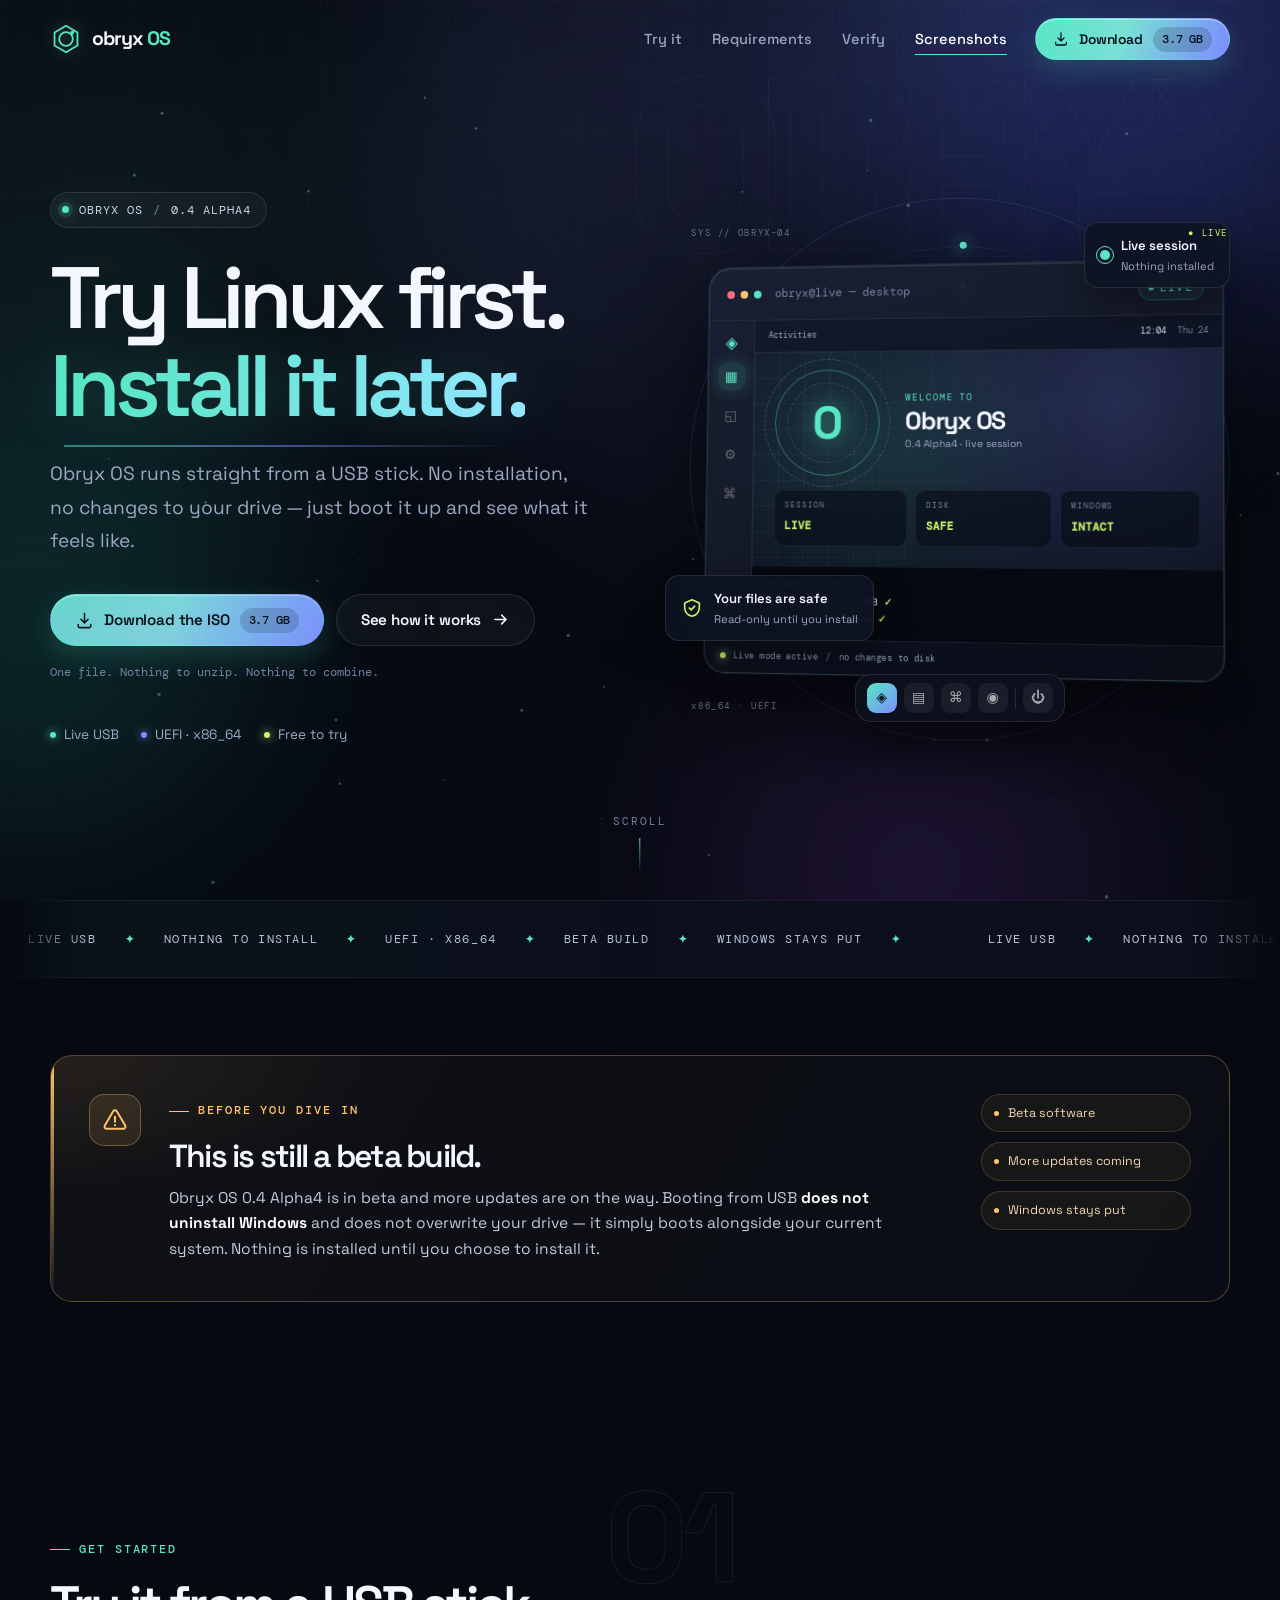
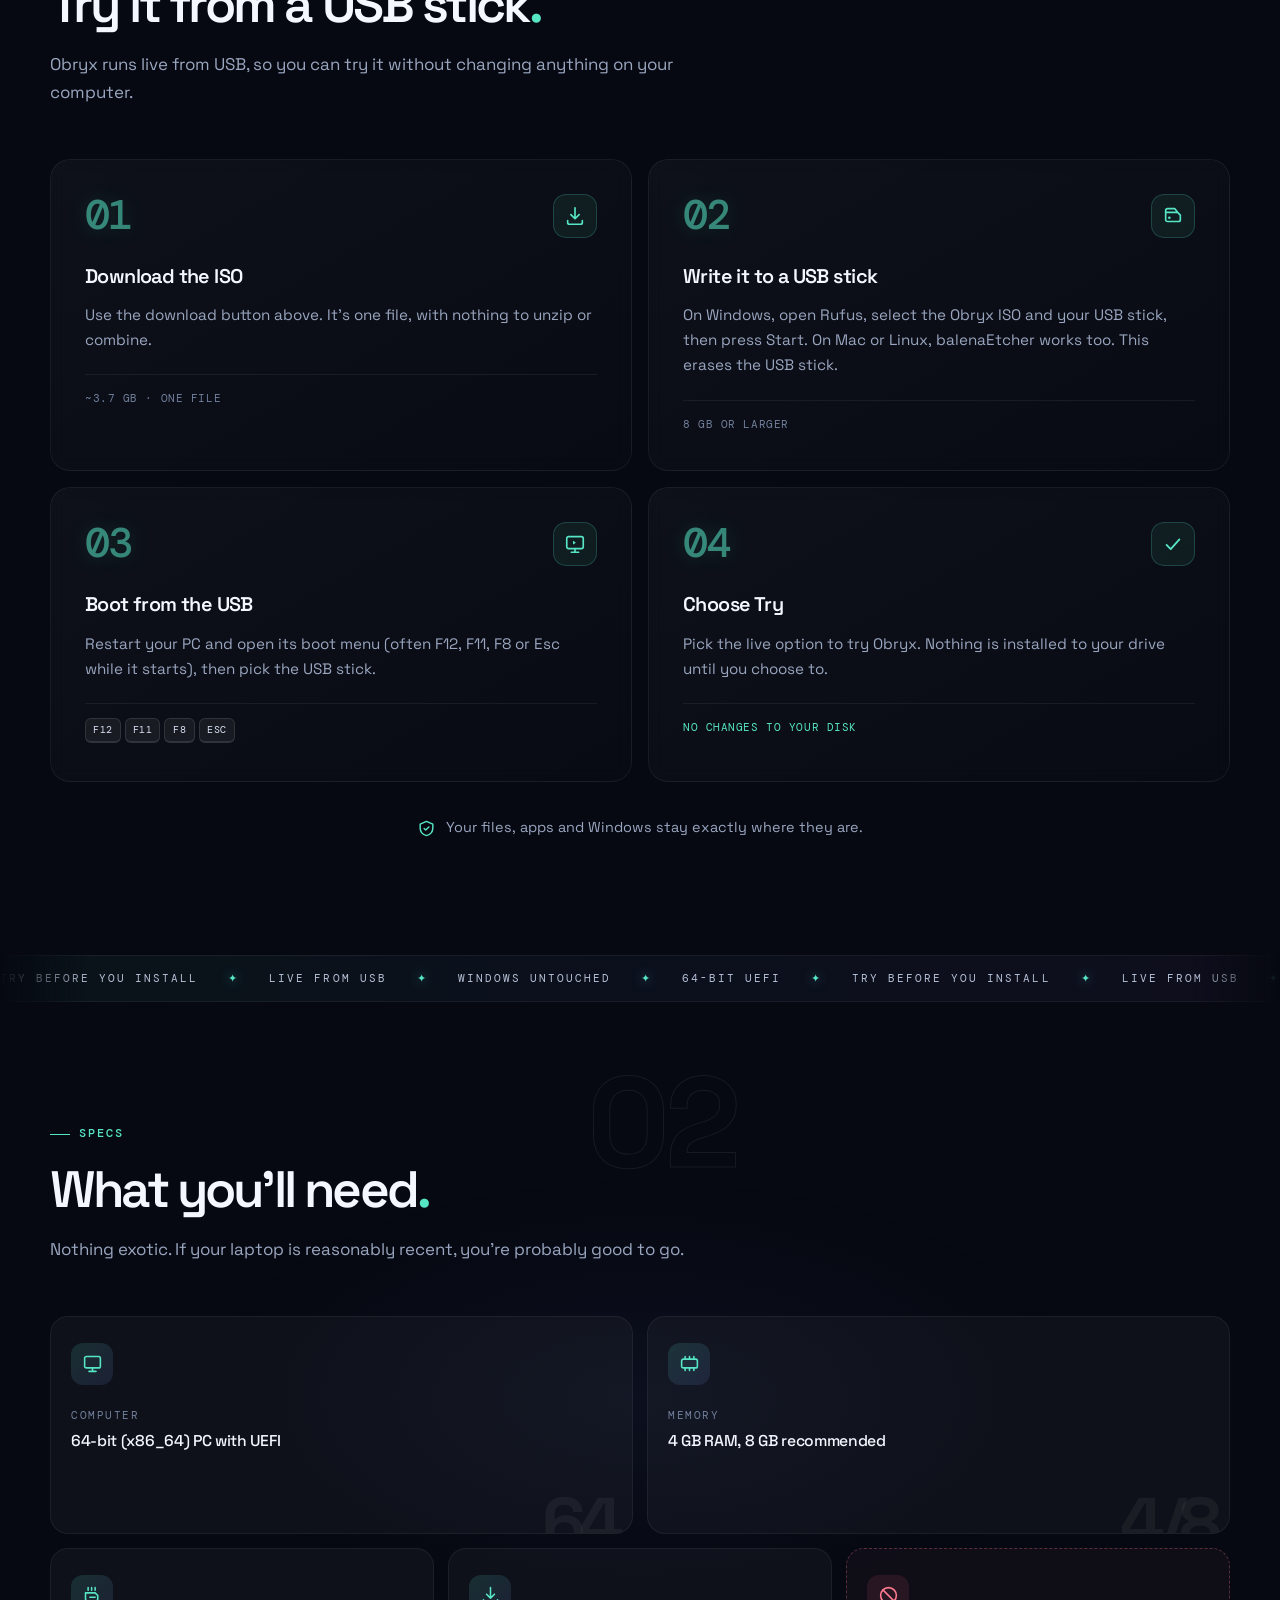
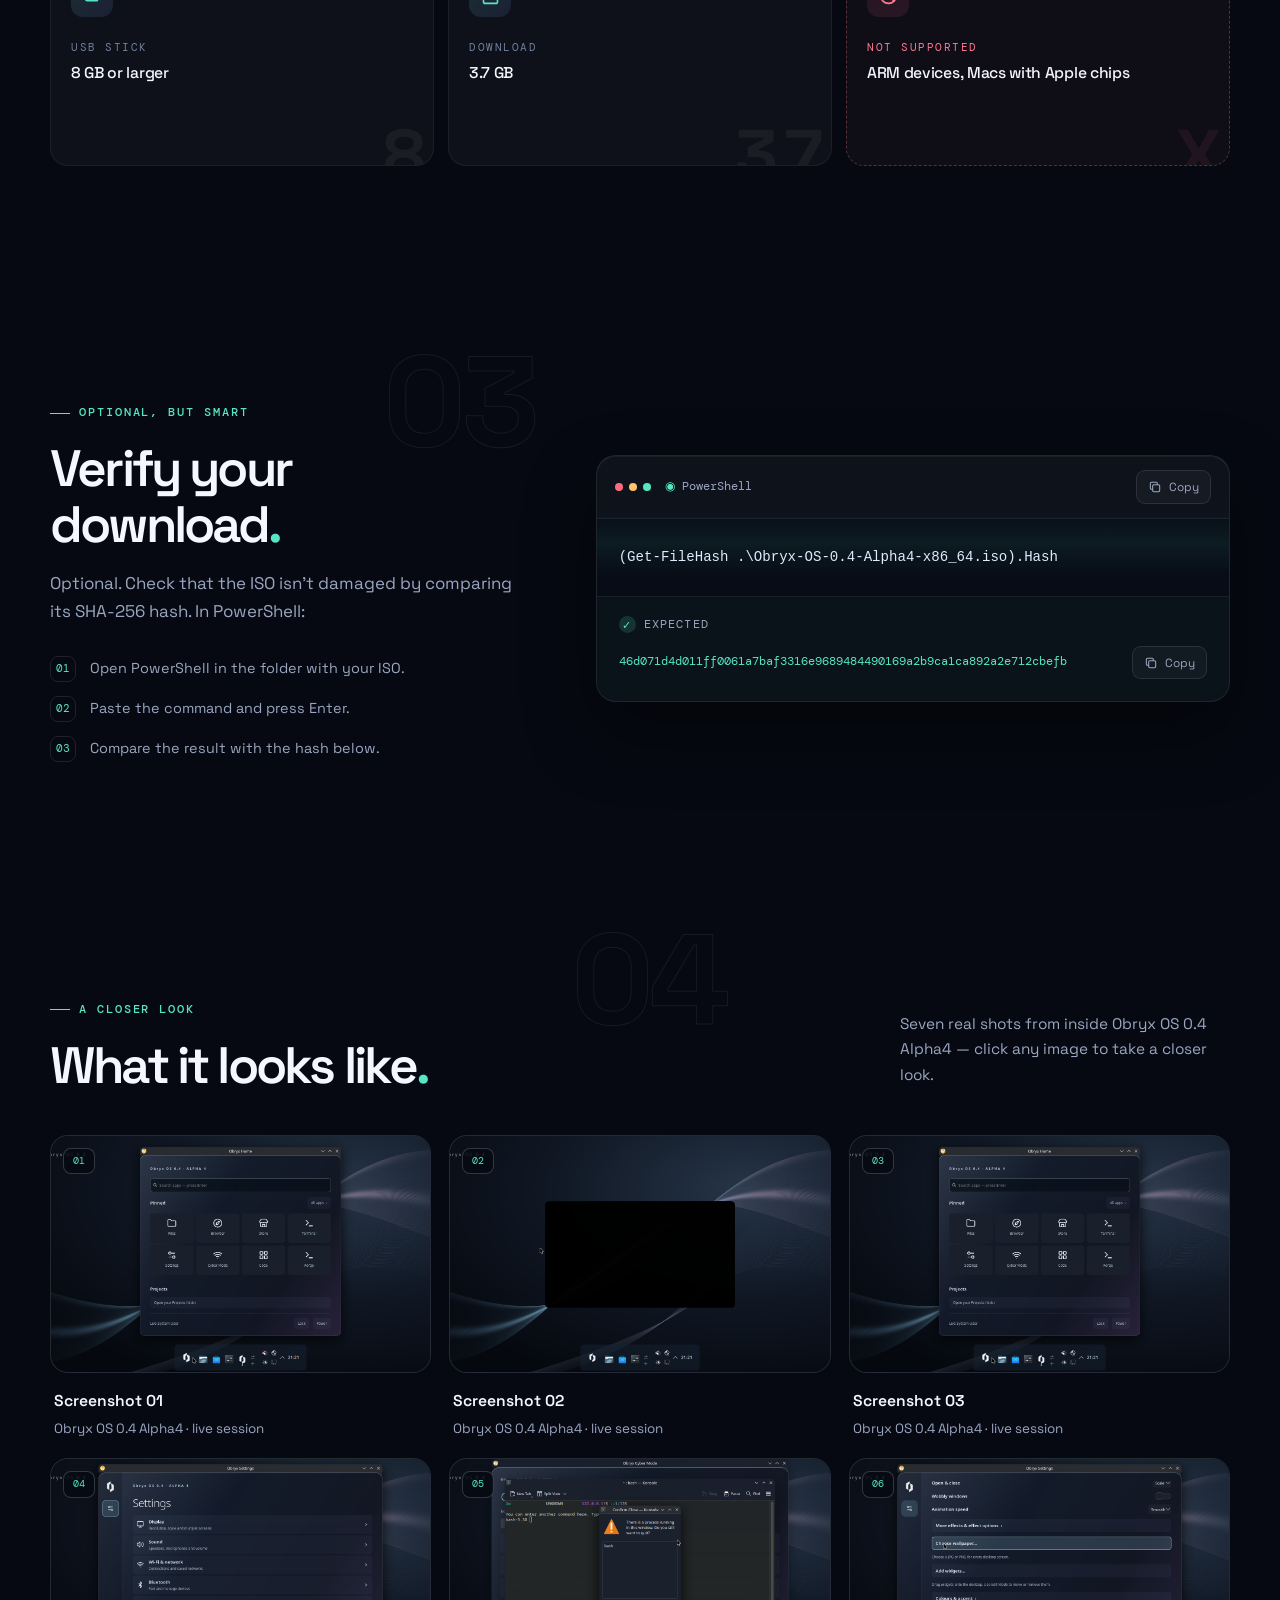
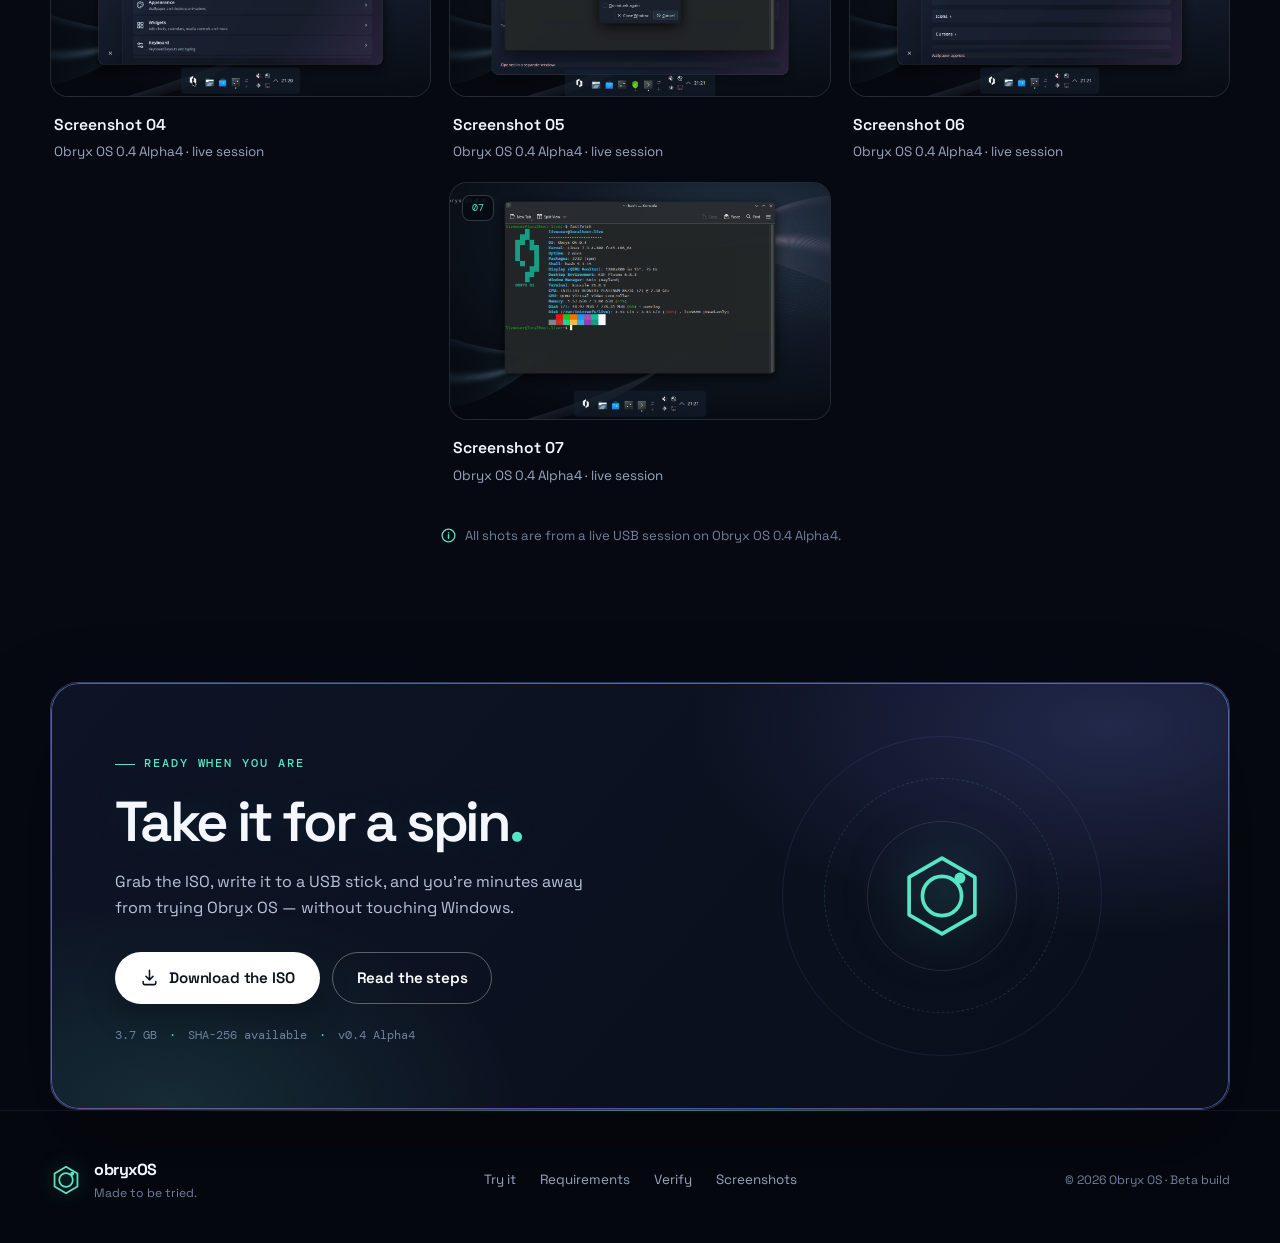
==== index.html @ 8fb98563 "Gofile-links" ====
<!doctype html>
<html lang="en">
<head>
  <meta charset="utf-8">
  <meta name="viewport" content="width=device-width, initial-scale=1">
  <title>Obryx OS — Try Linux before you install it</title>
  <meta name="description" content="Obryx OS 0.4 Alpha4 runs live from a USB stick. Try a fresh Linux desktop without changing Windows, without installing anything and without touching your files.">
  <meta name="theme-color" content="#060911">
  <link rel="icon" href="assets/favicon.svg" type="image/svg+xml">
  <link rel="preconnect" href="https://fonts.googleapis.com">
  <link rel="preconnect" href="https://fonts.gstatic.com" crossorigin>
  <link href="https://fonts.googleapis.com/css2?family=DM+Mono:wght@400;500&family=Space+Grotesk:wght@400;500;600;700&display=swap" rel="stylesheet">
  <link rel="stylesheet" href="styles.css?v=3">
  <link rel="stylesheet" href="enhance.css?v=10">
  <link rel="stylesheet" href="ultra.css?v=1">
  <script src="script.js?v=10" defer></script>
</head>
<body>
  <!-- Desktop-only gate: shown automatically on phones and tablets. -->
  <div class="device-gate" id="deviceGate" hidden role="dialog" aria-modal="true" aria-labelledby="deviceGateTitle">
    <div class="device-gate__grid" aria-hidden="true"></div>
    <div class="device-gate__card">
      <div class="device-gate__icon" aria-hidden="true">
        <svg viewBox="0 0 24 24" fill="none"><rect x="2.5" y="4" width="19" height="13" rx="2" stroke="currentColor" stroke-width="1.8"/><path d="M8 21h8m-4-4v4" stroke="currentColor" stroke-width="1.8" stroke-linecap="round"/></svg>
      </div>
      <span class="kicker kicker--amber">Desktop only</span>
      <h2 id="deviceGateTitle">Obryx OS is for PCs.</h2>
      <p>Obryx OS is a Linux distribution for <strong>64-bit (x86_64) UEFI computers</strong>. This site is built for a desktop screen, so it can't be opened on a phone or tablet.</p>
      <ul class="device-gate__list">
        <li><span></span> 64-bit PC with UEFI</li>
        <li><span></span> 4 GB RAM · 8 GB recommended</li>
        <li><span></span> Runs live from USB — Windows untouched</li>
      </ul>
      <p class="device-gate__foot">Please open this page on a computer.</p>
    </div>
  </div>

  <div class="cursor-glow" id="cursorGlow" aria-hidden="true"></div>

  <a class="skip-link" href="#main">Skip to content</a>
  <div class="scroll-progress" id="scrollProgress" aria-hidden="true"></div>

  <div class="aurora" aria-hidden="true">
    <span class="aurora-blob aurora-blob--one"></span>
    <span class="aurora-blob aurora-blob--two"></span>
    <span class="aurora-blob aurora-blob--three"></span>
    <span class="aurora-grid"></span>
  </div>

  <header class="site-header" id="siteHeader">
    <nav class="nav container" aria-label="Main navigation">
      <a class="brand" href="#top" aria-label="Obryx OS — back to top">
        <svg class="brand-mark" viewBox="0 0 40 40" fill="none" aria-hidden="true">
          <path d="M20 3.5 34.3 11.8v16.4L20 36.5 5.7 28.2V11.8L20 3.5Z" stroke="currentColor" stroke-width="2.2" stroke-linejoin="round"/>
          <path d="M20 11.5a8.5 8.5 0 1 0 0 17 8.5 8.5 0 0 0 0-17Z" stroke="currentColor" stroke-width="2.2"/>
          <circle cx="27.8" cy="12.2" r="2.4" fill="currentColor"/>
        </svg>
        <span class="brand-name">obryx<span>OS</span></span>
      </a>

      <button class="nav-toggle" id="navToggle" type="button" aria-expanded="false" aria-controls="primaryNav" aria-label="Open menu">
        <span></span><span></span><span></span>
      </button>

      <ul class="nav-links" id="primaryNav">
        <li><a href="#try">Try it</a></li>
        <li><a href="#requirements">Requirements</a></li>
        <li><a href="#verify">Verify</a></li>
        <li><a href="#screenshots">Screenshots</a></li>
      </ul>

      <a class="btn btn--small btn--primary nav-cta" href="#" data-download>
        <svg viewBox="0 0 24 24" fill="none" aria-hidden="true"><path d="M12 3v12m0 0 4.5-4.5M12 15l-4.5-4.5M4 17v2a2 2 0 0 0 2 2h12a2 2 0 0 0 2-2v-2" stroke="currentColor" stroke-width="1.9" stroke-linecap="round" stroke-linejoin="round"/></svg>
        Download <span class="btn-meta">3.7 GB</span>
      </a>
    </nav>
  </header>

  <main id="main">
    <!-- ───────────────────────── HERO ───────────────────────── -->
    <section class="hero" id="top">
      <canvas class="particle-field" id="particleField" aria-hidden="true"></canvas>
      <div class="container hero-grid">
        <div class="hero-copy">
          <div class="eyebrow reveal"><span class="eyebrow-dot"></span> Obryx OS <span class="eyebrow-sep">/</span> 0.4 Alpha4</div>
          <h1 class="reveal" style="--delay:.06s">Try Linux first.<br><span class="gradient-text">Install it later.</span></h1>
          <p class="hero-lead reveal" style="--delay:.12s">Obryx OS runs straight from a USB stick. No installation, no changes to your drive — just boot it up and see what it feels like.</p>
          <div class="hero-actions reveal" style="--delay:.18s">
            <a class="btn btn--primary btn--glow" href="#" data-download>
              <svg viewBox="0 0 24 24" fill="none" aria-hidden="true"><path d="M12 3v12m0 0 4.5-4.5M12 15l-4.5-4.5M4 17v2a2 2 0 0 0 2 2h12a2 2 0 0 0 2-2v-2" stroke="currentColor" stroke-width="1.9" stroke-linecap="round" stroke-linejoin="round"/></svg>
              Download the ISO <span class="btn-meta">3.7 GB</span>
            </a>
            <a class="btn btn--ghost" href="#try">
              See how it works
              <svg viewBox="0 0 24 24" fill="none" aria-hidden="true"><path d="M5 12h14m0 0-5.5-5.5M19 12l-5.5 5.5" stroke="currentColor" stroke-width="1.9" stroke-linecap="round" stroke-linejoin="round"/></svg>
            </a>
          </div>
          <p class="hero-fineprint reveal" style="--delay:.24s">One file. Nothing to unzip. Nothing to combine.</p>
          <ul class="hero-chips reveal" style="--delay:.3s" aria-label="Highlights">
            <li><span class="chip-dot chip-dot--teal"></span> Live USB</li>
            <li><span class="chip-dot chip-dot--indigo"></span> UEFI · x86_64</li>
            <li><span class="chip-dot chip-dot--lime"></span> Free to try</li>
          </ul>
        </div>

        <div class="hero-visual reveal" style="--delay:.16s" id="heroVisual" data-tilt data-tilt-max="6">
          <div class="orbit orbit--outer"></div>
          <div class="orbit orbit--inner"></div>
          <span class="hud hud--tl">SYS // OBRYX-04</span>
          <span class="hud hud--tr">● LIVE</span>
          <span class="hud hud--bl">x86_64 · UEFI</span>

          <div class="terminal-card">
            <div class="terminal-bar">
              <span class="window-dots" aria-hidden="true"><i></i><i></i><i></i></span>
              <span class="terminal-title">obryx@live — desktop</span>
              <span class="terminal-live"><i></i> LIVE</span>
            </div>

            <div class="desktop-ui" aria-hidden="true">
              <div class="dp-rail">
                <span class="dp-mark">◈</span>
                <span class="dp-ico is-active">▦</span>
                <span class="dp-ico">◱</span>
                <span class="dp-ico">⚙</span>
                <span class="dp-ico">⌘</span>
                <span class="dp-ico dp-ico--last">⏻</span>
              </div>
              <div class="dp-screen">
                <div class="dp-topbar"><span>Activities</span><span class="dp-clock">12:04 <i>Thu 24</i></span></div>
                <div class="dp-wall">
                  <div class="dp-orb"><span>O</span></div>
                  <div class="dp-welcome">
                    <small>WELCOME TO</small>
                    <strong>Obryx OS</strong>
                    <em>0.4 Alpha4 · live session</em>
                  </div>
                  <div class="dp-widgets">
                    <div class="dp-widget"><span>SESSION</span><b>LIVE</b></div>
                    <div class="dp-widget"><span>DISK</span><b>SAFE</b></div>
                    <div class="dp-widget"><span>WINDOWS</span><b>INTACT</b></div>
                  </div>
                </div>
                <div class="dp-console">
                  <p><span>$</span> obryx info</p>
                  <p><i>Mode</i> LIVE / USB <b>✓</b></p>
                  <p><i>Files</i> untouched <b>✓</b></p>
                </div>
              </div>
            </div>

            <div class="terminal-bottom"><span class="tb-dot"></span> Live mode active <span class="tb-sep">/</span> no changes to disk</div>
          </div>

          <div class="dock" aria-hidden="true">
            <span class="dock-icon dock-icon--teal">◈</span>
            <span class="dock-icon">▤</span>
            <span class="dock-icon">⌘</span>
            <span class="dock-icon">◉</span>
            <span class="dock-divider"></span>
            <span class="dock-icon">⏻</span>
          </div>

          <div class="float-badge float-badge--top">
            <span class="badge-pulse"></span>
            <span><strong>Live session</strong><small>Nothing installed</small></span>
          </div>
          <div class="float-badge float-badge--bottom">
            <svg viewBox="0 0 24 24" fill="none" aria-hidden="true"><path d="M12 3 4 6.5v5c0 4.6 3.2 8.4 8 9.5 4.8-1.1 8-4.9 8-9.5v-5L12 3Z" stroke="currentColor" stroke-width="1.8" stroke-linejoin="round"/><path d="m9 12 2 2 4-4" stroke="currentColor" stroke-width="1.8" stroke-linecap="round" stroke-linejoin="round"/></svg>
            <span><strong>Your files are safe</strong><small>Read-only until you install</small></span>
          </div>
        </div>
      </div>
      <a class="scroll-hint" href="#notice" aria-label="Scroll down">
        <span>Scroll</span><i></i>
      </a>
    </section>

    <!-- ───────────────────────── TICKER ───────────────────────── -->
    <div class="ticker" aria-hidden="true">
      <div class="ticker-track">
        <div class="ticker-group">
          <span>Live USB</span><b>✦</b><span>Nothing to install</span><b>✦</b><span>UEFI · x86_64</span><b>✦</b><span>Beta build</span><b>✦</b><span>Windows stays put</span><b>✦</b>
        </div>
        <div class="ticker-group">
          <span>Live USB</span><b>✦</b><span>Nothing to install</span><b>✦</b><span>UEFI · x86_64</span><b>✦</b><span>Beta build</span><b>✦</b><span>Windows stays put</span><b>✦</b>
        </div>
      </div>
    </div>

    <!-- ───────────────────────── NOTICE ───────────────────────── -->
    <section class="section notice-section" id="notice">
      <div class="container">
        <div class="notice-card reveal">
          <div class="notice-icon" aria-hidden="true">
            <svg viewBox="0 0 24 24" fill="none"><path d="M10.3 3.9 2.6 17.1a2 2 0 0 0 1.7 3h15.4a2 2 0 0 0 1.7-3L13.7 3.9a2 2 0 0 0-3.4 0Z" stroke="currentColor" stroke-width="1.8" stroke-linejoin="round"/><path d="M12 9v4.5" stroke="currentColor" stroke-width="1.9" stroke-linecap="round"/><circle cx="12" cy="16.8" r="1" fill="currentColor"/></svg>
          </div>
          <div class="notice-copy">
            <span class="kicker kicker--amber">Before you dive in</span>
            <h2>This is still a beta build.</h2>
            <p>Obryx OS 0.4 Alpha4 is in beta and more updates are on the way. Booting from USB <strong>does not uninstall Windows</strong> and does not overwrite your drive — it simply boots alongside your current system. Nothing is installed until you choose to install it.</p>
          </div>
          <ul class="notice-tags" aria-label="Good to know">
            <li><span></span> Beta software</li>
            <li><span></span> More updates coming</li>
            <li><span></span> Windows stays put</li>
          </ul>
        </div>
      </div>
    </section>

    <!-- ───────────────────────── STEPS ───────────────────────── -->
    <section class="section steps-section" id="try">
      <div class="container">
        <div class="section-head reveal">
          <span class="ghost-number" aria-hidden="true"><i>0</i><i>1</i></span>
          <span class="kicker">Get started</span>
          <h2>Try it from a USB stick<span class="accent-dot">.</span></h2>
          <p>Obryx runs live from USB, so you can try it without changing anything on your computer.</p>
        </div>

        <ol class="steps-grid">
          <li class="step reveal" data-tilt>
            <div class="step-top"><span class="step-number">01</span><span class="step-icon" aria-hidden="true"><svg viewBox="0 0 24 24" fill="none"><path d="M12 3v12m0 0 4.5-4.5M12 15l-4.5-4.5M4 17v2a2 2 0 0 0 2 2h12a2 2 0 0 0 2-2v-2" stroke="currentColor" stroke-width="1.8" stroke-linecap="round" stroke-linejoin="round"/></svg></span></div>
            <h3>Download the ISO</h3>
            <p>Use the download button above. It's one file, with nothing to unzip or combine.</p>
            <span class="step-foot">~3.7 GB · one file</span>
          </li>
          <li class="step reveal" data-tilt style="--delay:.08s">
            <div class="step-top"><span class="step-number">02</span><span class="step-icon" aria-hidden="true"><svg viewBox="0 0 24 24" fill="none"><path d="M4 8h13l3 3v5a2 2 0 0 1-2 2H6a2 2 0 0 1-2-2V8Z" stroke="currentColor" stroke-width="1.8" stroke-linejoin="round"/><path d="M4 8V6a2 2 0 0 1 2-2h8l3 4" stroke="currentColor" stroke-width="1.8" stroke-linejoin="round"/><circle cx="8" cy="14" r="1.4" fill="currentColor"/></svg></span></div>
            <h3>Write it to a USB stick</h3>
            <p>On Windows, open Rufus, select the Obryx ISO and your USB stick, then press Start. On Mac or Linux, balenaEtcher works too. This erases the USB stick.</p>
            <span class="step-foot">8 GB or larger</span>
          </li>
          <li class="step reveal" data-tilt style="--delay:.16s">
            <div class="step-top"><span class="step-number">03</span><span class="step-icon" aria-hidden="true"><svg viewBox="0 0 24 24" fill="none"><rect x="3" y="4" width="18" height="13" rx="2" stroke="currentColor" stroke-width="1.8"/><path d="M8 21h8m-4-4v4" stroke="currentColor" stroke-width="1.8" stroke-linecap="round"/><path d="m9.8 8.4 3.2 2.1-3.2 2.1V8.4Z" fill="currentColor"/></svg></span></div>
            <h3>Boot from the USB</h3>
            <p>Restart your PC and open its boot menu (often F12, F11, F8 or Esc while it starts), then pick the USB stick.</p>
            <span class="step-foot"><kbd>F12</kbd><kbd>F11</kbd><kbd>F8</kbd><kbd>Esc</kbd></span>
          </li>
          <li class="step reveal" data-tilt style="--delay:.24s">
            <div class="step-top"><span class="step-number">04</span><span class="step-icon" aria-hidden="true"><svg viewBox="0 0 24 24" fill="none"><path d="m5 13 4.5 4.5L19 7" stroke="currentColor" stroke-width="2" stroke-linecap="round" stroke-linejoin="round"/></svg></span></div>
            <h3>Choose Try</h3>
            <p>Pick the live option to try Obryx. Nothing is installed to your drive until you choose to.</p>
            <span class="step-foot step-foot--accent">No changes to your disk</span>
          </li>
        </ol>

        <p class="steps-note reveal"><svg viewBox="0 0 24 24" fill="none" aria-hidden="true"><path d="M12 3 4 6.5v5c0 4.6 3.2 8.4 8 9.5 4.8-1.1 8-4.9 8-9.5v-5L12 3Z" stroke="currentColor" stroke-width="1.8" stroke-linejoin="round"/><path d="m9 12 2 2 4-4" stroke="currentColor" stroke-width="1.8" stroke-linecap="round" stroke-linejoin="round"/></svg> Your files, apps and Windows stay exactly where they are.</p>
      </div>
    </section>

    <div class="ticker" aria-hidden="true">
      <div class="ticker-track">
        <span>Try before you install</span><i>✦</i><span>Live from USB</span><i>✦</i><span>Windows untouched</span><i>✦</i><span>64-bit UEFI</span><i>✦</i>
        <span>Try before you install</span><i>✦</i><span>Live from USB</span><i>✦</i><span>Windows untouched</span><i>✦</i><span>64-bit UEFI</span><i>✦</i>
      </div>
    </div>

    <!-- ───────────────────────── REQUIREMENTS ───────────────────────── -->
    <section class="section requirements-section" id="requirements">
      <div class="container">
        <div class="section-head reveal">
          <span class="ghost-number" aria-hidden="true"><i>0</i><i>2</i></span>
          <span class="kicker">Specs</span>
          <h2>What you'll need<span class="accent-dot">.</span></h2>
          <p>Nothing exotic. If your laptop is reasonably recent, you're probably good to go.</p>
        </div>

        <div class="req-grid">
          <article class="req-card reveal" data-tilt data-stat="64">
            <span class="req-icon" aria-hidden="true"><svg viewBox="0 0 24 24" fill="none"><rect x="3" y="4" width="18" height="13" rx="2" stroke="currentColor" stroke-width="1.8"/><path d="M8 21h8m-4-4v4" stroke="currentColor" stroke-width="1.8" stroke-linecap="round"/></svg></span>
            <span class="req-label">Computer</span>
            <p>64-bit (x86_64) PC with UEFI</p>
          </article>
          <article class="req-card reveal" data-tilt data-stat="4/8" style="--delay:.06s">
            <span class="req-icon" aria-hidden="true"><svg viewBox="0 0 24 24" fill="none"><rect x="3" y="7" width="18" height="10" rx="2" stroke="currentColor" stroke-width="1.8"/><path d="M7 7V4m5 3V4m5 3V4M7 20v-3m5 3v-3m5 3v-3" stroke="currentColor" stroke-width="1.8" stroke-linecap="round"/></svg></span>
            <span class="req-label">Memory</span>
            <p>4 GB RAM, 8 GB recommended</p>
          </article>
          <article class="req-card reveal" data-tilt data-stat="8" style="--delay:.12s">
            <span class="req-icon" aria-hidden="true"><svg viewBox="0 0 24 24" fill="none"><path d="M4 9h11l3 3v4a2 2 0 0 1-2 2H6a2 2 0 0 1-2-2V9Z" stroke="currentColor" stroke-width="1.8" stroke-linejoin="round"/><path d="M7 3v3m4-3v3m4-3v3M9 14h6" stroke="currentColor" stroke-width="1.8" stroke-linecap="round"/></svg></span>
            <span class="req-label">USB stick</span>
            <p>8 GB or larger</p>
          </article>
          <article class="req-card reveal" data-tilt data-stat="3.7" style="--delay:.18s">
            <span class="req-icon" aria-hidden="true"><svg viewBox="0 0 24 24" fill="none"><path d="M12 3v12m0 0 4.5-4.5M12 15l-4.5-4.5M4 17v2a2 2 0 0 0 2 2h12a2 2 0 0 0 2-2v-2" stroke="currentColor" stroke-width="1.8" stroke-linecap="round" stroke-linejoin="round"/></svg></span>
            <span class="req-label">Download</span>
            <p>3.7 GB</p>
          </article>
          <article class="req-card req-card--warn reveal" data-tilt data-stat="X" style="--delay:.24s">
            <span class="req-icon" aria-hidden="true"><svg viewBox="0 0 24 24" fill="none"><circle cx="12" cy="12" r="9" stroke="currentColor" stroke-width="1.8"/><path d="m5.6 5.6 12.8 12.8" stroke="currentColor" stroke-width="1.8" stroke-linecap="round"/></svg></span>
            <span class="req-label">Not supported</span>
            <p>ARM devices, Macs with Apple chips</p>
          </article>
        </div>
      </div>
    </section>

    <!-- ───────────────────────── VERIFY ───────────────────────── -->
    <section class="section verify-section" id="verify">
      <div class="container verify-grid">
        <div class="verify-copy reveal">
          <span class="ghost-number" aria-hidden="true"><i>0</i><i>3</i></span>
          <span class="kicker">Optional, but smart</span>
          <h2>Verify your download<span class="accent-dot">.</span></h2>
          <p>Optional. Check that the ISO isn't damaged by comparing its SHA-256 hash. In PowerShell:</p>
          <ul class="verify-notes">
            <li><span>01</span> Open PowerShell in the folder with your ISO.</li>
            <li><span>02</span> Paste the command and press Enter.</li>
            <li><span>03</span> Compare the result with the hash below.</li>
          </ul>
        </div>

        <div class="code-card reveal" data-tilt style="--delay:.12s">
          <div class="code-top">
            <span class="window-dots" aria-hidden="true"><i></i><i></i><i></i></span>
            <span class="code-title">PowerShell</span>
            <button class="copy-btn" type="button" data-copy="command" aria-label="Copy the PowerShell command">
              <svg viewBox="0 0 24 24" fill="none" aria-hidden="true"><rect x="8" y="8" width="12" height="12" rx="2" stroke="currentColor" stroke-width="1.8"/><path d="M16 8V6a2 2 0 0 0-2-2H6a2 2 0 0 0-2 2v8a2 2 0 0 0 2 2h2" stroke="currentColor" stroke-width="1.8"/></svg>
              <span>Copy</span>
            </button>
          </div>
          <pre class="code-body"><code>(Get-FileHash .\Obryx-OS-0.4-Alpha4-x86_64.iso).Hash</code></pre>
          <div class="hash-block">
            <div class="hash-label"><span class="hash-check" aria-hidden="true">✓</span> Expected</div>
            <div class="hash-value-row">
              <code class="hash-value" id="expectedHash">46d071d4d011ff0061a7baf3316e9689484490169a2b9ca1ca892a2e712cbefb</code>
              <button class="copy-btn copy-btn--hash" type="button" data-copy="hash" aria-label="Copy the expected SHA-256 hash">
                <svg viewBox="0 0 24 24" fill="none" aria-hidden="true"><rect x="8" y="8" width="12" height="12" rx="2" stroke="currentColor" stroke-width="1.8"/><path d="M16 8V6a2 2 0 0 0-2-2H6a2 2 0 0 0-2 2v8a2 2 0 0 0 2 2h2" stroke="currentColor" stroke-width="1.8"/></svg>
                <span>Copy</span>
              </button>
            </div>
          </div>
        </div>
      </div>
    </section>

    <!-- ───────────────────────── SCREENSHOTS ───────────────────────── -->
    <section class="section gallery-section" id="screenshots">
      <div class="container">
        <div class="section-head section-head--split reveal">
          <span class="ghost-number" aria-hidden="true"><i>0</i><i>4</i></span>
          <div>
            <span class="kicker">A closer look</span>
            <h2>What it looks like<span class="accent-dot">.</span></h2>
          </div>
          <p>Seven real shots from inside Obryx OS 0.4 Alpha4 — click any image to take a closer look.</p>
        </div>

        <div class="shots-grid">
          <figure class="shot reveal">
            <div class="shot-frame">
              <img class="shot-img" data-shot="assets/screenshots/obryx-shot-01.png" src="assets/screenshots/obryx-shot-01.png" alt="Obryx OS screenshot 1" loading="lazy">
            </div>
            <figcaption><strong>Screenshot 01</strong><span>Obryx OS 0.4 Alpha4 · live session</span></figcaption>
          </figure>

          <figure class="shot reveal" style="--delay:.06s">
            <div class="shot-frame">
              <img class="shot-img" data-shot="assets/screenshots/obryx-shot-02.png" src="assets/screenshots/obryx-shot-02.png" alt="Obryx OS screenshot 2" loading="lazy">
            </div>
            <figcaption><strong>Screenshot 02</strong><span>Obryx OS 0.4 Alpha4 · live session</span></figcaption>
          </figure>

          <figure class="shot reveal" style="--delay:.12s">
            <div class="shot-frame">
              <img class="shot-img" data-shot="assets/screenshots/obryx-shot-03.png" src="assets/screenshots/obryx-shot-03.png" alt="Obryx OS screenshot 3" loading="lazy">
            </div>
            <figcaption><strong>Screenshot 03</strong><span>Obryx OS 0.4 Alpha4 · live session</span></figcaption>
          </figure>

          <figure class="shot reveal">
            <div class="shot-frame">
              <img class="shot-img" data-shot="assets/screenshots/obryx-shot-04.png" src="assets/screenshots/obryx-shot-04.png" alt="Obryx OS screenshot 4" loading="lazy">
            </div>
            <figcaption><strong>Screenshot 04</strong><span>Obryx OS 0.4 Alpha4 · live session</span></figcaption>
          </figure>

          <figure class="shot reveal" style="--delay:.06s">
            <div class="shot-frame">
              <img class="shot-img" data-shot="assets/screenshots/obryx-shot-05.png" src="assets/screenshots/obryx-shot-05.png" alt="Obryx OS screenshot 5" loading="lazy">
            </div>
            <figcaption><strong>Screenshot 05</strong><span>Obryx OS 0.4 Alpha4 · live session</span></figcaption>
          </figure>

          <figure class="shot reveal" style="--delay:.12s">
            <div class="shot-frame">
              <img class="shot-img" data-shot="assets/screenshots/obryx-shot-06.png" src="assets/screenshots/obryx-shot-06.png" alt="Obryx OS screenshot 6" loading="lazy">
            </div>
            <figcaption><strong>Screenshot 06</strong><span>Obryx OS 0.4 Alpha4 · live session</span></figcaption>
          </figure>

          <figure class="shot reveal">
            <div class="shot-frame">
              <img class="shot-img" data-shot="assets/screenshots/obryx-shot-07.png" src="assets/screenshots/obryx-shot-07.png" alt="Obryx OS screenshot 7" loading="lazy">
            </div>
            <figcaption><strong>Screenshot 07</strong><span>Obryx OS 0.4 Alpha4 · live session</span></figcaption>
          </figure>
        </div>
        <p class="gallery-note reveal"><svg viewBox="0 0 24 24" fill="none" aria-hidden="true"><circle cx="12" cy="12" r="9" stroke="currentColor" stroke-width="1.8"/><path d="M12 11v5m0-8h.01" stroke="currentColor" stroke-width="2" stroke-linecap="round"/></svg> All shots are from a live USB session on Obryx OS 0.4 Alpha4.</p>
      </div>
    </section>

    <!-- ───────────────────────── FINAL CTA ───────────────────────── -->
    <section class="cta-section" id="download">
      <div class="container">
        <div class="cta-card reveal">
          <div class="cta-glow" aria-hidden="true"></div>
          <div class="cta-content">
            <span class="kicker">Ready when you are</span>
            <h2>Take it for a spin<span class="accent-dot">.</span></h2>
            <p>Grab the ISO, write it to a USB stick, and you're minutes away from trying Obryx OS — without touching Windows.</p>
            <div class="cta-actions">
              <a class="btn btn--light" href="#" data-download>
                <svg viewBox="0 0 24 24" fill="none" aria-hidden="true"><path d="M12 3v12m0 0 4.5-4.5M12 15l-4.5-4.5M4 17v2a2 2 0 0 0 2 2h12a2 2 0 0 0 2-2v-2" stroke="currentColor" stroke-width="1.9" stroke-linecap="round" stroke-linejoin="round"/></svg>
                Download the ISO
              </a>
              <a class="btn btn--outline-light" href="#try">Read the steps</a>
            </div>
            <p class="cta-meta">3.7 GB <span>·</span> SHA-256 available <span>·</span> v0.4 Alpha4</p>
          </div>
          <div class="cta-art" aria-hidden="true">
            <div class="cta-ring cta-ring--1"></div>
            <div class="cta-ring cta-ring--2"></div>
            <div class="cta-ring cta-ring--3"></div>
            <svg class="cta-logo" viewBox="0 0 40 40" fill="none"><path d="M20 3.5 34.3 11.8v16.4L20 36.5 5.7 28.2V11.8L20 3.5Z" stroke="currentColor" stroke-width="1.6" stroke-linejoin="round"/><circle cx="20" cy="20" r="8.5" stroke="currentColor" stroke-width="1.6"/><circle cx="27.8" cy="12.2" r="2.4" fill="currentColor"/></svg>
          </div>
        </div>
      </div>
    </section>
  </main>

  <a class="back-top" id="backTop" href="#top" aria-label="Back to top">
    <svg viewBox="0 0 24 24" fill="none" aria-hidden="true"><path d="M12 19V5m0 0-6 6m6-6 6 6" stroke="currentColor" stroke-width="2" stroke-linecap="round" stroke-linejoin="round"/></svg>
  </a>

  <footer class="site-footer">
    <div class="container footer-inner">
      <div class="footer-brand">
        <svg class="brand-mark" viewBox="0 0 40 40" fill="none" aria-hidden="true"><path d="M20 3.5 34.3 11.8v16.4L20 36.5 5.7 28.2V11.8L20 3.5Z" stroke="currentColor" stroke-width="2.2" stroke-linejoin="round"/><path d="M20 11.5a8.5 8.5 0 1 0 0 17 8.5 8.5 0 0 0 0-17Z" stroke="currentColor" stroke-width="2.2"/><circle cx="27.8" cy="12.2" r="2.4" fill="currentColor"/></svg>
        <div><strong>obryxOS</strong><span>Made to be tried.</span></div>
      </div>
      <nav class="footer-links" aria-label="Footer navigation">
        <a href="#try">Try it</a><a href="#requirements">Requirements</a><a href="#verify">Verify</a><a href="#screenshots">Screenshots</a>
      </nav>
      <div class="footer-end">
        <span>© 2026 Obryx OS · Beta build</span>
        <a class="back-top" href="#top">Back to top <svg viewBox="0 0 24 24" fill="none" aria-hidden="true"><path d="M12 19V5m0 0-6 6m6-6 6 6" stroke="currentColor" stroke-width="1.9" stroke-linecap="round" stroke-linejoin="round"/></svg></a>
      </div>
    </div>
  </footer>

  <!-- Beta confirmation shown before any download / repository redirect -->
  <div class="modal" id="downloadModal" hidden role="dialog" aria-modal="true" aria-labelledby="modalTitle">
    <div class="modal-backdrop" data-close-modal></div>
    <div class="modal-card">
      <button class="modal-close" type="button" data-close-modal aria-label="Close warning">
        <svg viewBox="0 0 24 24" fill="none" aria-hidden="true"><path d="M6 6l12 12M18 6 6 18" stroke="currentColor" stroke-width="2" stroke-linecap="round"/></svg>
      </button>
      <div class="modal-icon" aria-hidden="true">
        <svg viewBox="0 0 24 24" fill="none"><path d="M10.3 3.9 2.6 17.1a2 2 0 0 0 1.7 3h15.4a2 2 0 0 0 1.7-3L13.7 3.9a2 2 0 0 0-3.4 0Z" stroke="currentColor" stroke-width="1.8" stroke-linejoin="round"/><path d="M12 9v4.5" stroke="currentColor" stroke-width="1.9" stroke-linecap="round"/><circle cx="12" cy="16.8" r="1" fill="currentColor"/></svg>
      </div>
      <span class="kicker kicker--amber">Before you continue</span>
      <h2 id="modalTitle">One quick reminder.</h2>
      <p>Obryx OS 0.4 Alpha4 is <strong>still in beta</strong> and more updates are on the way. Running it from USB does <strong>not</strong> uninstall Windows or touch your drive — it simply boots alongside your current system. Nothing is installed until you choose to.</p>
      <ul class="modal-points">
        <li><span></span> Beta software — expect a few rough edges</li>
        <li><span></span> Windows stays exactly where it is</li>
        <li><span></span> You'll need an 8 GB+ USB stick</li>
      </ul>
      <div class="modal-actions">
        <button class="btn btn--primary" id="agreeDownload" type="button">I agree — download ISO
          <svg viewBox="0 0 24 24" fill="none" aria-hidden="true"><path d="M12 3v12m0 0 4.5-4.5M12 15l-4.5-4.5M4 17v2a2 2 0 0 0 2 2h12a2 2 0 0 0 2-2v-2" stroke="currentColor" stroke-width="1.9" stroke-linecap="round" stroke-linejoin="round"/></svg>
        </button>
        <button class="btn btn--ghost" type="button" data-close-modal>Maybe later</button>
      </div>
      <p class="modal-fine" id="downloadFine">The ISO will be saved to your Downloads folder.</p>
    </div>
  </div>

  <div class="lightbox" id="lightbox" hidden role="dialog" aria-modal="true" aria-label="Screenshot viewer">
    <button class="lightbox-close" id="lightboxClose" type="button" aria-label="Close screenshot">
      <svg viewBox="0 0 24 24" fill="none" aria-hidden="true"><path d="M6 6l12 12M18 6 6 18" stroke="currentColor" stroke-width="2" stroke-linecap="round"/></svg>
    </button>
    <button class="lightbox-nav lightbox-nav--prev" id="lightboxPrev" type="button" aria-label="Previous screenshot">
      <svg viewBox="0 0 24 24" fill="none" aria-hidden="true"><path d="m14 6-6 6 6 6" stroke="currentColor" stroke-width="2" stroke-linecap="round" stroke-linejoin="round"/></svg>
    </button>
    <figure><img id="lightboxImg" alt=""><figcaption id="lightboxCaption"></figcaption></figure>
    <button class="lightbox-nav lightbox-nav--next" id="lightboxNext" type="button" aria-label="Next screenshot">
      <svg viewBox="0 0 24 24" fill="none" aria-hidden="true"><path d="m10 6 6 6-6 6" stroke="currentColor" stroke-width="2" stroke-linecap="round" stroke-linejoin="round"/></svg>
    </button>
    <span class="lightbox-count" id="lightboxCount"></span>
  </div>
</body>
</html>
---- styles.css ----
/* ============================================================
   Obryx OS — landing page styles
   No build step. Just plain CSS.
   ============================================================ */

:root {
  --bg: #060911;
  --bg-soft: #0a0f1c;
  --text: #f4f7ff;
  --muted: #9aa6c0;
  --muted-dim: #71809d;
  --border: rgba(255, 255, 255, .10);
  --border-soft: rgba(255, 255, 255, .06);
  --surface: rgba(255, 255, 255, .035);
  --surface-2: rgba(255, 255, 255, .06);
  --teal: #57e6c5;
  --indigo: #7c8cff;
  --violet: #b47bff;
  --lime: #c9f56b;
  --amber: #ffc46b;
  --red: #ff7a90;
  --font-display: "Space Grotesk", "Segoe UI", system-ui, -apple-system, sans-serif;
  --font-mono: "DM Mono", ui-monospace, "SFMono-Regular", Consolas, monospace;
  --ease: cubic-bezier(.2, .8, .2, 1);
  --container: 1180px;
}

*, *::before, *::after { box-sizing: border-box; }

html {
  scroll-behavior: smooth;
  scroll-padding-top: 92px;
  overflow-x: hidden;
}

body {
  margin: 0;
  min-width: 320px;
  background: var(--bg);
  color: var(--text);
  font-family: var(--font-display);
  font-size: 16px;
  line-height: 1.65;
  -webkit-font-smoothing: antialiased;
  overflow-x: hidden;
}

::selection { background: rgba(87, 230, 197, .3); color: #fff; }

a { color: inherit; text-decoration: none; }
button { font: inherit; color: inherit; }
img, svg { display: block; max-width: 100%; }
h1, h2, h3, p, figure, ul, ol { margin: 0; }
ul, ol { padding: 0; list-style: none; }

:focus-visible {
  outline: 2px solid var(--teal);
  outline-offset: 4px;
  border-radius: 6px;
}

.skip-link {
  position: fixed;
  top: -100px;
  left: 16px;
  z-index: 200;
  padding: 10px 16px;
  border-radius: 10px;
  background: var(--teal);
  color: #04131a;
  font-weight: 700;
  transition: top .2s ease;
}
.skip-link:focus { top: 16px; }

.container {
  width: min(100% - 48px, var(--container));
  margin-inline: auto;
}

/* ── Background ambience ───────────────────────────────────── */
.aurora {
  position: fixed;
  inset: 0;
  z-index: -1;
  overflow: hidden;
  pointer-events: none;
  background:
    radial-gradient(1000px 600px at 78% -8%, rgba(124, 140, 255, .13), transparent 65%),
    radial-gradient(900px 620px at 8% 28%, rgba(87, 230, 197, .075), transparent 62%),
    var(--bg);
}
.aurora-blob {
  position: absolute;
  border-radius: 50%;
  filter: blur(100px);
  opacity: .28;
  will-change: transform;
}
.aurora-blob--one {
  width: 520px; height: 520px;
  top: -180px; right: -120px;
  background: #4656d8;
  animation: drift-one 20s ease-in-out infinite alternate;
}
.aurora-blob--two {
  width: 460px; height: 460px;
  top: 42%; left: -200px;
  background: #1b8f80;
  opacity: .2;
  animation: drift-two 25s ease-in-out infinite alternate;
}
.aurora-blob--three {
  width: 420px; height: 420px;
  bottom: -180px; right: 12%;
  background: #7a3eb5;
  opacity: .18;
  animation: drift-three 22s ease-in-out infinite alternate;
}
.aurora-grid {
  position: absolute;
  inset: 0;
  background-image:
    linear-gradient(rgba(255, 255, 255, .028) 1px, transparent 1px),
    linear-gradient(90deg, rgba(255, 255, 255, .028) 1px, transparent 1px);
  background-size: 64px 64px;
  mask-image: linear-gradient(to bottom, rgba(0, 0, 0, .7), transparent 72%);
  -webkit-mask-image: linear-gradient(to bottom, rgba(0, 0, 0, .7), transparent 72%);
}
@keyframes drift-one { to { transform: translate(-90px, 120px) scale(1.12); } }
@keyframes drift-two { to { transform: translate(140px, -90px) scale(1.15); } }
@keyframes drift-three { to { transform: translate(-120px, -70px) scale(1.1); } }

/* ── Scroll progress ───────────────────────────────────────── */
.scroll-progress {
  position: fixed;
  top: 0; left: 0;
  z-index: 120;
  height: 2px;
  width: 100%;
  transform: scaleX(0);
  transform-origin: left;
  background: linear-gradient(90deg, var(--teal), var(--indigo), var(--violet));
  box-shadow: 0 0 14px rgba(87, 230, 197, .6);
}

/* ── Header ────────────────────────────────────────────────── */
.site-header {
  position: fixed;
  inset: 0 0 auto;
  z-index: 100;
  border-bottom: 1px solid transparent;
  transition: background .35s ease, border-color .35s ease, backdrop-filter .35s ease;
}
.site-header.is-scrolled {
  background: rgba(6, 9, 17, .8);
  border-bottom-color: var(--border-soft);
  backdrop-filter: blur(18px);
  -webkit-backdrop-filter: blur(18px);
}
.nav {
  display: flex;
  align-items: center;
  gap: 28px;
  height: 78px;
}
.brand { display: inline-flex; align-items: center; gap: 10px; flex-shrink: 0; }
.brand-mark { width: 32px; height: 32px; color: var(--teal); filter: drop-shadow(0 0 10px rgba(87, 230, 197, .35)); }
.brand-name { font-size: 1.22rem; font-weight: 700; letter-spacing: -.045em; }
.brand-name span { color: var(--teal); margin-left: 3px; }

.nav-links { display: flex; align-items: center; gap: 30px; margin-left: auto; }
.nav-links a {
  position: relative;
  font-size: .91rem;
  font-weight: 500;
  color: var(--muted);
  transition: color .25s ease;
}
.nav-links a::after {
  content: "";
  position: absolute;
  left: 0; bottom: -7px;
  width: 100%; height: 1px;
  background: var(--teal);
  transform: scaleX(0);
  transform-origin: right;
  transition: transform .3s var(--ease);
}
.nav-links a:hover, .nav-links a[aria-current="true"] { color: #fff; }
.nav-links a:hover::after, .nav-links a[aria-current="true"]::after { transform: scaleX(1); transform-origin: left; }

.nav-toggle {
  display: none;
  width: 42px; height: 42px;
  margin-left: auto;
  border: 1px solid var(--border);
  border-radius: 12px;
  background: var(--surface);
  cursor: pointer;
  padding: 11px 9px;
}
.nav-toggle span {
  display: block;
  height: 2px;
  border-radius: 2px;
  background: var(--text);
  transition: transform .3s var(--ease), opacity .2s ease;
}
.nav-toggle span + span { margin-top: 5px; }
.nav-toggle[aria-expanded="true"] span:nth-child(1) { transform: translateY(7px) rotate(45deg); }
.nav-toggle[aria-expanded="true"] span:nth-child(2) { opacity: 0; }
.nav-toggle[aria-expanded="true"] span:nth-child(3) { transform: translateY(-7px) rotate(-45deg); }

/* ── Buttons ───────────────────────────────────────────────── */
.btn {
  display: inline-flex;
  align-items: center;
  justify-content: center;
  gap: 10px;
  min-height: 52px;
  padding: 0 24px;
  border: 1px solid transparent;
  border-radius: 999px;
  font-size: .95rem;
  font-weight: 600;
  letter-spacing: -.01em;
  white-space: nowrap;
  cursor: pointer;
  transition: transform .3s var(--ease), box-shadow .3s ease, background .3s ease, border-color .3s ease;
}
.btn svg { width: 19px; height: 19px; }
.btn:hover { transform: translateY(-3px); }
.btn:active { transform: translateY(-1px); }
.btn-meta {
  padding: 3px 9px;
  border-radius: 999px;
  background: rgba(3, 18, 22, .16);
  font-family: var(--font-mono);
  font-size: .72rem;
  font-weight: 500;
}
.btn--small { min-height: 42px; padding: 0 17px; font-size: .86rem; }
.btn--small svg { width: 16px; height: 16px; }
.btn--primary {
  background: linear-gradient(110deg, var(--teal), #79e0d6 45%, var(--indigo));
  color: #06121a;
  box-shadow: 0 10px 28px rgba(87, 230, 197, .18), inset 0 1px 0 rgba(255, 255, 255, .4);
}
.btn--primary:hover { box-shadow: 0 16px 38px rgba(87, 230, 197, .32), inset 0 1px 0 rgba(255, 255, 255, .5); }
.btn--glow { position: relative; }
.btn--glow::before {
  content: "";
  position: absolute;
  inset: -30%;
  z-index: -1;
  border-radius: inherit;
  background: conic-gradient(from 0deg, var(--teal), var(--indigo), var(--violet), var(--teal));
  filter: blur(26px);
  opacity: .25;
  animation: spin 9s linear infinite;
}
@keyframes spin { to { transform: rotate(360deg); } }
.btn--ghost { border-color: var(--border); background: var(--surface); color: var(--text); }
.btn--ghost:hover { border-color: rgba(255, 255, 255, .24); background: var(--surface-2); }
.btn--light { background: #fff; color: #07101c; box-shadow: 0 12px 30px rgba(0, 0, 0, .25); }
.btn--light:hover { box-shadow: 0 18px 38px rgba(0, 0, 0, .35); }
.btn--outline-light { border-color: rgba(255, 255, 255, .32); color: #fff; }
.btn--outline-light:hover { background: rgba(255, 255, 255, .1); border-color: rgba(255, 255, 255, .6); }

/* ── Shared type ───────────────────────────────────────────── */
.section { padding: clamp(70px, 9vw, 120px) 0; position: relative; }
.kicker {
  display: inline-flex;
  align-items: center;
  gap: 9px;
  margin-bottom: 18px;
  font-family: var(--font-mono);
  font-size: .75rem;
  font-weight: 500;
  letter-spacing: .16em;
  text-transform: uppercase;
  color: var(--teal);
}
.kicker::before { content: ""; width: 20px; height: 1px; background: currentColor; }
.kicker--amber { color: var(--amber); }
.section-head { max-width: 670px; margin-bottom: 52px; }
.section-head h2, .notice-copy h2, .verify-copy h2, .cta-content h2 {
  font-size: clamp(2.1rem, 4vw, 3.35rem);
  line-height: 1.08;
  letter-spacing: -.055em;
  font-weight: 600;
}
.section-head p, .verify-copy > p { margin-top: 18px; color: var(--muted); font-size: 1.06rem; }
.accent-dot { color: var(--teal); }
.gradient-text {
  background: linear-gradient(100deg, var(--teal) 5%, #8fe6ff 45%, var(--indigo) 85%);
  -webkit-background-clip: text;
  background-clip: text;
  color: transparent;
}

/* ── Reveal animation ─────────────────────────────────────── */
.reveal {
  opacity: 0;
  transform: translateY(26px);
  transition:
    opacity .75s var(--ease) var(--delay, 0s),
    transform .75s var(--ease) var(--delay, 0s);
}
.reveal.is-visible { opacity: 1; transform: none; }

/* ── Hero ──────────────────────────────────────────────────── */
.hero {
  position: relative;
  min-height: min(940px, 100svh);
  display: flex;
  align-items: center;
  padding: 148px 0 110px;
}
.hero-grid {
  display: grid;
  grid-template-columns: 1.02fr .98fr;
  gap: clamp(40px, 6vw, 80px);
  align-items: center;
}
.eyebrow {
  display: inline-flex;
  align-items: center;
  gap: 10px;
  padding: 7px 15px 7px 11px;
  border: 1px solid var(--border);
  border-radius: 999px;
  background: var(--surface);
  font-family: var(--font-mono);
  font-size: .76rem;
  letter-spacing: .08em;
  text-transform: uppercase;
  color: #c9d3e8;
}
.eyebrow-dot {
  width: 7px; height: 7px;
  border-radius: 50%;
  background: var(--teal);
  box-shadow: 0 0 0 4px rgba(87, 230, 197, .12), 0 0 14px rgba(87, 230, 197, .8);
  animation: pulse-dot 2.4s ease-in-out infinite;
}
.eyebrow-sep { color: var(--muted-dim); }
@keyframes pulse-dot { 50% { box-shadow: 0 0 0 7px rgba(87, 230, 197, 0), 0 0 18px rgba(87, 230, 197, .9); } }
.hero h1 {
  margin: 26px 0 0;
  font-size: clamp(3rem, 6.2vw, 5.5rem);
  line-height: 1.02;
  letter-spacing: -.068em;
  font-weight: 600;
}
.hero-lead {
  max-width: 540px;
  margin-top: 26px;
  color: var(--muted);
  font-size: clamp(1.02rem, 1.4vw, 1.16rem);
  line-height: 1.75;
}
.hero-actions { display: flex; flex-wrap: wrap; gap: 12px; margin-top: 36px; }
.hero-fineprint {
  margin-top: 16px;
  font-family: var(--font-mono);
  font-size: .76rem;
  color: var(--muted-dim);
}
.hero-chips { display: flex; flex-wrap: wrap; gap: 22px; margin-top: 42px; }
.hero-chips li { display: flex; align-items: center; gap: 8px; font-size: .85rem; color: var(--muted); }
.chip-dot { width: 6px; height: 6px; border-radius: 50%; }
.chip-dot--teal { background: var(--teal); box-shadow: 0 0 10px var(--teal); }
.chip-dot--indigo { background: var(--indigo); box-shadow: 0 0 10px var(--indigo); }
.chip-dot--lime { background: var(--lime); box-shadow: 0 0 10px var(--lime); }

.hero-visual { position: relative; padding: 26px 10px; isolation: isolate; }
.hero-visual::after {
  content: "";
  position: absolute;
  inset: 0;
  z-index: -1;
  border-radius: 50%;
  background: radial-gradient(340px 260px at var(--mx, 50%) var(--my, 45%), rgba(124, 140, 255, .2), transparent 70%);
  transition: background .2s linear;
  pointer-events: none;
}
.orbit {
  position: absolute;
  top: 50%; left: 50%;
  border: 1px solid rgba(124, 140, 255, .16);
  border-radius: 50%;
  transform: translate(-50%, -50%);
  pointer-events: none;
}
/* The spin keyframes must keep the centering translate, otherwise the rings
   drift to the right and get clipped by the viewport. */
@keyframes orbit-spin {
  from { transform: translate(-50%, -50%) rotate(0deg); }
  to   { transform: translate(-50%, -50%) rotate(360deg); }
}
@keyframes orbit-spin-reverse {
  from { transform: translate(-50%, -50%) rotate(0deg); }
  to   { transform: translate(-50%, -50%) rotate(-360deg); }
}
.orbit--outer { width: 100%; padding-bottom: 100%; animation: orbit-spin 46s linear infinite; }
.orbit--inner { width: 82%; padding-bottom: 82%; border-style: dashed; border-color: rgba(87, 230, 197, .13); animation: orbit-spin-reverse 34s linear infinite; }
.orbit::after {
  content: "";
  position: absolute;
  top: 8%; left: 50%;
  width: 7px; height: 7px;
  border-radius: 50%;
  background: var(--teal);
  box-shadow: 0 0 16px var(--teal);
}
.terminal-card {
  position: relative;
  border: 1px solid rgba(255, 255, 255, .14);
  border-radius: 20px;
  overflow: hidden;
  background: linear-gradient(160deg, rgba(18, 25, 44, .96), rgba(8, 12, 23, .96));
  box-shadow: 0 40px 90px rgba(0, 0, 0, .55), 0 0 0 1px rgba(87, 230, 197, .04), inset 0 1px 0 rgba(255, 255, 255, .08);
  transform: perspective(1200px) rotateY(-5deg) rotateX(2deg);
  transition: transform .5s var(--ease);
}
.hero-visual:hover .terminal-card { transform: perspective(1200px) rotateY(-2deg) rotateX(0deg) translateY(-4px); }
.terminal-bar {
  display: flex;
  align-items: center;
  gap: 14px;
  padding: 14px 18px;
  border-bottom: 1px solid var(--border-soft);
  background: rgba(255, 255, 255, .025);
}
.window-dots { display: inline-flex; gap: 6px; }
.window-dots i { width: 8px; height: 8px; border-radius: 50%; background: #ff6b7d; }
.window-dots i:nth-child(2) { background: #ffc46b; }
.window-dots i:nth-child(3) { background: #57e6c5; }
.terminal-title { font-family: var(--font-mono); font-size: .74rem; color: var(--muted-dim); }
.terminal-live {
  display: inline-flex;
  align-items: center;
  gap: 6px;
  margin-left: auto;
  padding: 3px 9px;
  border: 1px solid rgba(87, 230, 197, .25);
  border-radius: 999px;
  background: rgba(87, 230, 197, .08);
  font-family: var(--font-mono);
  font-size: .66rem;
  letter-spacing: .1em;
  color: var(--teal);
}
.terminal-live i { width: 5px; height: 5px; border-radius: 50%; background: currentColor; animation: blink 1.6s steps(1) infinite; }
@keyframes blink { 50% { opacity: .2; } }
.terminal-body { padding: 28px 26px 34px; font-family: var(--font-mono); font-size: clamp(.76rem, 1.05vw, .88rem); line-height: 2.15; }
.term-line { white-space: nowrap; opacity: 0; transform: translateX(-8px); animation: type-in .5s var(--ease) forwards; }
.term-line--1 { animation-delay: .7s; }
.term-line--2 { animation-delay: .95s; }
.term-line--3 { animation-delay: 1.2s; }
.term-line--4 { animation-delay: 1.45s; }
.term-line--5 { animation-delay: 1.7s; }
.term-line--6 { animation-delay: 1.95s; }
@keyframes type-in { to { opacity: 1; transform: none; } }
.term-prompt { color: var(--teal); margin-right: 8px; }
.term-key { display: inline-block; min-width: 88px; color: var(--indigo); }
.term-val { color: #d8e0f2; }
.term-ok { color: var(--lime); }
.term-cursor { display: inline-block; width: 8px; height: 15px; background: var(--teal); vertical-align: -2px; animation: blink 1s steps(1) infinite; }
.float-badge {
  position: absolute;
  z-index: 3;
  display: flex;
  align-items: center;
  gap: 11px;
  padding: 12px 15px;
  border: 1px solid var(--border);
  border-radius: 14px;
  background: rgba(13, 19, 33, .88);
  backdrop-filter: blur(14px);
  -webkit-backdrop-filter: blur(14px);
  box-shadow: 0 18px 40px rgba(0, 0, 0, .4);
  animation: float 6s ease-in-out infinite;
}
.float-badge strong { display: block; font-size: .82rem; font-weight: 600; }
.float-badge small { display: block; font-size: .7rem; color: var(--muted); }
.float-badge svg { width: 22px; height: 22px; color: var(--lime); }
.float-badge--top { top: 4%; right: -4px; animation-delay: -.8s; }
.float-badge--bottom { bottom: 3%; left: -18px; animation-delay: -3s; }
.badge-pulse { position: relative; width: 10px; height: 10px; border-radius: 50%; background: var(--teal); }
.badge-pulse::after {
  content: "";
  position: absolute; inset: -4px;
  border: 1px solid var(--teal);
  border-radius: 50%;
  animation: ripple 2.2s ease-out infinite;
}
@keyframes ripple { to { transform: scale(2.1); opacity: 0; } }
@keyframes float { 50% { transform: translateY(-12px); } }

.scroll-hint {
  position: absolute;
  left: 50%; bottom: 28px;
  transform: translateX(-50%);
  display: flex;
  flex-direction: column;
  align-items: center;
  gap: 8px;
  font-family: var(--font-mono);
  font-size: .66rem;
  letter-spacing: .18em;
  text-transform: uppercase;
  color: var(--muted-dim);
}
.scroll-hint i { display: block; width: 1px; height: 34px; background: linear-gradient(var(--teal), transparent); animation: scroll-line 2s ease-in-out infinite; }
@keyframes scroll-line { 50% { transform: scaleY(.45); transform-origin: top; opacity: .5; } }

/* ── Ticker ────────────────────────────────────────────────── */
.ticker {
  overflow: hidden;
  border-block: 1px solid var(--border-soft);
  background: rgba(255, 255, 255, .02);
  mask-image: linear-gradient(90deg, transparent, #000 8%, #000 92%, transparent);
  -webkit-mask-image: linear-gradient(90deg, transparent, #000 8%, #000 92%, transparent);
}
.ticker-track { display: flex; width: max-content; animation: marquee 30s linear infinite; }
.ticker-group { display: flex; align-items: center; gap: 28px; padding: 15px 28px; }
.ticker-group span { font-family: var(--font-mono); font-size: .76rem; letter-spacing: .13em; text-transform: uppercase; color: #b8c3da; white-space: nowrap; }
.ticker-group b { color: var(--teal); font-size: .7rem; }
@keyframes marquee { to { transform: translateX(-50%); } }

/* ── Warning notice ────────────────────────────────────────── */
.notice-section { padding-top: clamp(50px, 6vw, 80px); }
.notice-card {
  position: relative;
  display: grid;
  grid-template-columns: auto 1fr auto;
  gap: 28px;
  align-items: start;
  padding: clamp(26px, 3.4vw, 38px);
  border: 1px solid rgba(255, 196, 107, .28);
  border-radius: 22px;
  background:
    radial-gradient(500px 200px at 0% 0%, rgba(255, 196, 107, .09), transparent 70%),
    linear-gradient(120deg, rgba(255, 196, 107, .045), rgba(255, 255, 255, .018));
  overflow: hidden;
}
.notice-card::after {
  content: "";
  position: absolute;
  inset: 0 auto 0 0;
  width: 3px;
  background: linear-gradient(var(--amber), transparent);
}
.notice-icon {
  display: grid;
  place-items: center;
  width: 52px; height: 52px;
  border: 1px solid rgba(255, 196, 107, .32);
  border-radius: 15px;
  background: rgba(255, 196, 107, .1);
  color: var(--amber);
}
.notice-icon svg { width: 26px; height: 26px; }
.notice-copy h2 { font-size: clamp(1.6rem, 2.5vw, 2.1rem); margin-bottom: 12px; }
.notice-copy p { max-width: 750px; color: #c3cadb; font-size: .97rem; }
.notice-copy strong { color: #fff; }
.notice-tags { display: grid; gap: 10px; align-content: center; min-width: 210px; }
.notice-tags li {
  display: flex; align-items: center; gap: 9px;
  padding: 8px 12px;
  border: 1px solid rgba(255, 196, 107, .18);
  border-radius: 999px;
  background: rgba(255, 196, 107, .05);
  font-size: .78rem;
  color: #f0d8b2;
  white-space: nowrap;
}
.notice-tags li span { width: 5px; height: 5px; border-radius: 50%; background: var(--amber); }

/* ── Steps ─────────────────────────────────────────────────── */
.steps-grid { display: grid; grid-template-columns: repeat(2, 1fr); gap: 16px; }
.step {
  position: relative;
  padding: clamp(24px, 3vw, 34px);
  border: 1px solid var(--border-soft);
  border-radius: 20px;
  background: linear-gradient(150deg, var(--surface), rgba(255, 255, 255, .012));
  overflow: hidden;
  transition: transform .4s var(--ease), border-color .4s ease, background .4s ease, box-shadow .4s ease;
}
.step::before {
  content: "";
  position: absolute;
  inset: 0 0 auto;
  height: 1px;
  background: linear-gradient(90deg, transparent, rgba(87, 230, 197, .5), transparent);
  transform: scaleX(0);
  transition: transform .5s var(--ease);
}
.step:hover {
  transform: translateY(-6px);
  border-color: rgba(87, 230, 197, .22);
  background: linear-gradient(150deg, rgba(87, 230, 197, .055), rgba(255, 255, 255, .015));
  box-shadow: 0 24px 50px rgba(0, 0, 0, .25);
}
.step:hover::before { transform: scaleX(1); }
.step-top { display: flex; align-items: center; justify-content: space-between; margin-bottom: 22px; }
.step-number {
  font-family: var(--font-mono);
  font-size: 2.6rem;
  line-height: 1;
  font-weight: 500;
  letter-spacing: -.06em;
  color: rgba(87, 230, 197, .55);
  text-shadow: 0 0 22px rgba(87, 230, 197, .16);
}
.step-icon {
  display: grid; place-items: center;
  width: 44px; height: 44px;
  border: 1px solid rgba(87, 230, 197, .2);
  border-radius: 13px;
  background: rgba(87, 230, 197, .07);
  color: var(--teal);
}
.step-icon svg { width: 22px; height: 22px; }
.step h3 { font-size: 1.24rem; font-weight: 600; letter-spacing: -.03em; margin-bottom: 10px; }
.step p { color: var(--muted); font-size: .95rem; }
.step-foot {
  display: inline-block;
  margin-top: 22px;
  padding-top: 14px;
  border-top: 1px solid var(--border-soft);
  width: 100%;
  font-family: var(--font-mono);
  font-size: .7rem;
  letter-spacing: .05em;
  color: var(--muted-dim);
  text-transform: uppercase;
}
.step-foot--accent { color: var(--teal); }
.steps-note {
  display: flex; align-items: center; justify-content: center; gap: 10px;
  margin-top: 34px;
  color: var(--muted);
  font-size: .9rem;
}
.steps-note svg { width: 19px; height: 19px; color: var(--teal); flex-shrink: 0; }

/* ── Requirements ──────────────────────────────────────────── */
.req-grid { display: grid; grid-template-columns: repeat(5, 1fr); gap: 12px; }
.req-card {
  padding: 26px 20px;
  border: 1px solid var(--border-soft);
  border-radius: 18px;
  background: var(--surface);
  min-height: 196px;
  transition: transform .4s var(--ease), border-color .3s ease, background .3s ease;
}
.req-card:hover { transform: translateY(-5px); border-color: rgba(124, 140, 255, .35); background: var(--surface-2); }
.req-icon {
  display: grid; place-items: center;
  width: 42px; height: 42px;
  border-radius: 12px;
  background: linear-gradient(140deg, rgba(87, 230, 197, .14), rgba(124, 140, 255, .12));
  color: var(--teal);
}
.req-icon svg { width: 21px; height: 21px; }
.req-label {
  display: block;
  margin: 22px 0 6px;
  font-family: var(--font-mono);
  font-size: .67rem;
  letter-spacing: .14em;
  text-transform: uppercase;
  color: var(--muted-dim);
}
.req-card p { font-size: .98rem; font-weight: 500; line-height: 1.45; letter-spacing: -.02em; }
.req-card--warn {
  border-style: dashed;
  border-color: rgba(255, 122, 144, .3);
  background: rgba(255, 122, 144, .04);
}
.req-card--warn .req-icon { background: rgba(255, 122, 144, .1); color: var(--red); }
.req-card--warn .req-label { color: var(--red); }
.req-card--warn:hover { border-color: rgba(255, 122, 144, .55); background: rgba(255, 122, 144, .07); }

/* ── Verify ────────────────────────────────────────────────── */
.verify-grid { display: grid; grid-template-columns: .85fr 1.15fr; gap: clamp(36px, 6vw, 80px); align-items: center; }
.verify-notes { display: grid; gap: 14px; margin-top: 30px; }
.verify-notes li { display: flex; align-items: center; gap: 14px; color: var(--muted); font-size: .9rem; }
.verify-notes span {
  display: grid; place-items: center;
  width: 26px; height: 26px;
  flex-shrink: 0;
  border: 1px solid var(--border);
  border-radius: 8px;
  font-family: var(--font-mono);
  font-size: .68rem;
  color: var(--teal);
}
.code-card {
  border: 1px solid var(--border);
  border-radius: 20px;
  background: #080c16;
  box-shadow: 0 30px 70px rgba(0, 0, 0, .38), inset 0 1px 0 rgba(255, 255, 255, .05);
  overflow: hidden;
}
.code-top {
  display: flex; align-items: center; gap: 14px;
  padding: 14px 18px;
  border-bottom: 1px solid var(--border-soft);
  background: rgba(255, 255, 255, .022);
}
.code-title { font-family: var(--font-mono); font-size: .74rem; color: var(--muted); }
.copy-btn {
  display: inline-flex; align-items: center; gap: 7px;
  margin-left: auto;
  padding: 6px 11px;
  border: 1px solid var(--border);
  border-radius: 9px;
  background: var(--surface);
  font-size: .74rem;
  color: var(--muted);
  cursor: pointer;
  transition: color .2s ease, border-color .2s ease, background .2s ease;
}
.copy-btn svg { width: 14px; height: 14px; }
.copy-btn:hover { color: #fff; border-color: rgba(87, 230, 197, .4); background: rgba(87, 230, 197, .08); }
.copy-btn.is-done { color: var(--teal); border-color: rgba(87, 230, 197, .45); }
.code-body {
  margin: 0;
  padding: 26px 22px;
  overflow-x: auto;
  font-family: var(--font-mono);
  font-size: clamp(.76rem, 1.1vw, .9rem);
  line-height: 1.7;
  color: #e4ecff;
  tab-size: 2;
}
.hash-block { border-top: 1px solid var(--border-soft); padding: 18px 22px 22px; background: rgba(87, 230, 197, .025); }
.hash-label {
  display: flex; align-items: center; gap: 8px;
  font-family: var(--font-mono);
  font-size: .72rem;
  letter-spacing: .1em;
  text-transform: uppercase;
  color: var(--muted);
}
.hash-check { display: grid; place-items: center; width: 17px; height: 17px; border-radius: 50%; background: rgba(87, 230, 197, .15); color: var(--teal); font-size: .7rem; }
.hash-value-row { display: flex; align-items: center; gap: 12px; margin-top: 10px; }
.hash-value {
  flex: 1;
  min-width: 0;
  font-family: var(--font-mono);
  font-size: .78rem;
  line-height: 1.7;
  word-break: break-all;
  color: var(--teal);
}
.copy-btn--hash { flex-shrink: 0; align-self: flex-start; margin-top: 2px; }

/* ── Screenshots ───────────────────────────────────────────── */
.section-head--split { display: flex; align-items: end; justify-content: space-between; gap: 30px; max-width: none; margin-bottom: 42px; }
.section-head--split p { max-width: 330px; margin: 0 0 6px; color: var(--muted); font-size: .96rem; }
.shots-grid { display: grid; grid-template-columns: repeat(3, 1fr); gap: 18px; }
/* With seven shots, centre the last card instead of leaving an empty row. */
.shots-grid > .shot:last-child:nth-child(3n + 1) { grid-column: 2; }
.shot { min-width: 0; }
.shot-frame {
  position: relative;
  aspect-ratio: 16 / 10;
  border: 1px solid var(--border);
  border-radius: 18px;
  overflow: hidden;
  background: linear-gradient(150deg, rgba(124, 140, 255, .08), rgba(87, 230, 197, .04));
  transition: transform .45s var(--ease), border-color .3s ease, box-shadow .3s ease;
}
.shot:hover .shot-frame { transform: translateY(-6px); border-color: rgba(87, 230, 197, .35); box-shadow: 0 24px 50px rgba(0, 0, 0, .3); }
.shot-img { width: 100%; height: 100%; object-fit: cover; cursor: zoom-in; }
.shot-img[hidden], .shot-placeholder[hidden] { display: none; }
.shot-placeholder { position: absolute; inset: 0; display: grid; place-items: center; }
.mock-ui {
  position: absolute;
  inset: 12% 9% auto;
  border: 1px solid rgba(255, 255, 255, .1);
  border-radius: 9px;
  background: rgba(10, 15, 28, .9);
  box-shadow: 0 18px 40px rgba(0, 0, 0, .35);
  transform: perspective(700px) rotateX(7deg);
  transition: transform .5s var(--ease);
}
.shot:hover .mock-ui { transform: perspective(700px) rotateX(0) scale(1.02); }
.mock-bar { display: flex; align-items: center; gap: 4px; padding: 8px 10px; border-bottom: 1px solid var(--border-soft); }
.mock-bar i { width: 5px; height: 5px; border-radius: 50%; background: rgba(255, 255, 255, .3); }
.mock-bar span { margin-left: auto; font-family: var(--font-mono); font-size: .52rem; color: var(--muted-dim); }
.mock-content { display: flex; height: 108px; padding: 10px; gap: 9px; }
.mock-side { width: 22%; border-radius: 5px; background: linear-gradient(rgba(124, 140, 255, .2), rgba(124, 140, 255, .05)); }
.mock-main { flex: 1; display: grid; align-content: start; gap: 7px; }
.mock-main span { height: 7px; border-radius: 4px; background: linear-gradient(90deg, rgba(87, 230, 197, .28), rgba(255, 255, 255, .04)); background-size: 200% 100%; animation: shimmer 3s linear infinite; }
.mock-main span:nth-child(2) { width: 72%; }
.mock-main span:nth-child(3) { width: 86%; }
.mock-main b { display: block; height: 34px; margin-top: 4px; border-radius: 6px; background: linear-gradient(135deg, rgba(124, 140, 255, .2), rgba(180, 123, 255, .06)); }
.mock-main--alt b { order: 3; }
.mock-grid { display: grid; grid-template-columns: repeat(3, 1fr); gap: 7px; width: 100%; }
.mock-grid b { border-radius: 6px; background: linear-gradient(140deg, rgba(87, 230, 197, .22), rgba(124, 140, 255, .08)); }
@keyframes shimmer { to { background-position: -200% 0; } }
.shot-index {
  position: absolute;
  left: 16px; bottom: 14px;
  padding: 5px 10px;
  border: 1px solid var(--border);
  border-radius: 999px;
  background: rgba(6, 9, 17, .75);
  font-family: var(--font-mono);
  font-size: .62rem;
  letter-spacing: .08em;
  text-transform: uppercase;
  color: var(--muted);
}
.shot figcaption { display: grid; gap: 3px; padding: 16px 4px 0; }
.shot figcaption strong { font-size: .98rem; font-weight: 600; }
.shot figcaption span { font-size: .84rem; color: var(--muted); }
.gallery-note {
  display: flex; align-items: center; justify-content: center; gap: 8px;
  margin-top: 38px;
  font-size: .82rem;
  color: var(--muted-dim);
}
.gallery-note svg { width: 17px; height: 17px; color: var(--teal); }

/* ── Final CTA ─────────────────────────────────────────────── */
.cta-section { padding-top: 20px; }
.cta-card {
  position: relative;
  display: grid;
  grid-template-columns: 1.15fr .85fr;
  align-items: center;
  min-height: 380px;
  padding: clamp(36px, 5vw, 64px);
  border: 1px solid rgba(124, 140, 255, .28);
  border-radius: 28px;
  background:
    radial-gradient(600px 300px at 90% 10%, rgba(124, 140, 255, .2), transparent 70%),
    radial-gradient(500px 300px at 10% 100%, rgba(87, 230, 197, .12), transparent 70%),
    linear-gradient(130deg, #0d1425, #0a0e1b);
  overflow: hidden;
  box-shadow: 0 40px 90px rgba(0, 0, 0, .35);
}
.cta-glow {
  position: absolute;
  inset: auto -15% -80% 30%;
  height: 260px;
  background: radial-gradient(ellipse, rgba(87, 230, 197, .16), transparent 70%);
  filter: blur(20px);
  animation: float 8s ease-in-out infinite;
}
.cta-content { position: relative; z-index: 2; }
.cta-content h2 { font-size: clamp(2.2rem, 4.4vw, 3.6rem); }
.cta-content p { max-width: 500px; margin-top: 16px; color: #b8c3da; }
.cta-actions { display: flex; flex-wrap: wrap; gap: 12px; margin-top: 30px; }
.cta-meta { margin-top: 22px !important; font-family: var(--font-mono); font-size: .72rem !important; color: var(--muted-dim) !important; }
.cta-meta span { color: var(--teal); padding: 0 5px; }
.cta-art { position: relative; display: grid; place-items: center; min-height: 260px; }
.cta-ring { position: absolute; border: 1px solid rgba(255, 255, 255, .1); border-radius: 50%; }
.cta-ring--1 { width: 150px; height: 150px; }
.cta-ring--2 { width: 235px; height: 235px; border-style: dashed; border-color: rgba(87, 230, 197, .16); animation: spin 40s linear infinite; }
.cta-ring--3 { width: 320px; height: 320px; border-color: rgba(124, 140, 255, .12); animation: spin 55s linear infinite reverse; }
.cta-logo { position: relative; width: 92px; height: 92px; color: var(--teal); filter: drop-shadow(0 0 28px rgba(87, 230, 197, .5)); animation: float 6s ease-in-out infinite; }

/* ── Footer ────────────────────────────────────────────────── */
.site-footer { border-top: 1px solid var(--border-soft); padding: 46px 0 40px; background: rgba(4, 6, 12, .5); }
.footer-inner { display: grid; grid-template-columns: 1fr auto 1fr; gap: 30px; align-items: center; }
.footer-brand { display: flex; align-items: center; gap: 12px; }
.footer-brand strong { display: block; font-size: 1rem; letter-spacing: -.03em; }
.footer-brand span { display: block; font-size: .76rem; color: var(--muted-dim); }
.footer-links { display: flex; flex-wrap: wrap; gap: 24px; }
.footer-links a { font-size: .84rem; color: var(--muted); transition: color .2s ease; }
.footer-links a:hover { color: var(--teal); }
.footer-end { display: flex; flex-direction: column; align-items: flex-end; gap: 8px; font-size: .76rem; color: var(--muted-dim); }
.back-top { display: inline-flex; align-items: center; gap: 6px; color: var(--muted); transition: color .2s ease; }
.back-top svg { width: 15px; height: 15px; }
.back-top:hover { color: var(--teal); }

/* ── Lightbox ──────────────────────────────────────────────── */
.lightbox {
  position: fixed;
  inset: 0;
  z-index: 150;
  display: grid;
  place-items: center;
  padding: 70px 24px 40px;
  background: rgba(3, 6, 12, .92);
  backdrop-filter: blur(14px);
  -webkit-backdrop-filter: blur(14px);
  animation: fade-in .25s ease;
}
.lightbox[hidden] { display: none; }
@keyframes fade-in { from { opacity: 0; } }
.lightbox figure { max-width: min(1100px, 94vw); }
.lightbox img { width: 100%; max-height: 78vh; object-fit: contain; border: 1px solid var(--border); border-radius: 14px; }
.lightbox figcaption { margin-top: 14px; text-align: center; color: var(--muted); font-size: .88rem; }
.lightbox-close {
  position: absolute;
  top: 24px; right: 24px;
  display: grid; place-items: center;
  width: 44px; height: 44px;
  border: 1px solid var(--border);
  border-radius: 12px;
  background: var(--surface);
  cursor: pointer;
  transition: background .2s ease, transform .2s ease;
}
.lightbox-close:hover { background: var(--surface-2); transform: rotate(90deg); }
.lightbox-close svg { width: 20px; height: 20px; }

/* ── Responsive ────────────────────────────────────────────── */
@media (max-width: 1060px) {
  .req-grid { grid-template-columns: repeat(3, 1fr); }
  .req-card { min-height: 170px; }
  .notice-card { grid-template-columns: auto 1fr; }
  .notice-tags { grid-column: 2; grid-template-columns: repeat(3, auto); flex-wrap: wrap; justify-content: start; min-width: 0; }
}

@media (max-width: 900px) {
  .nav-toggle { display: block; }
  .nav-links {
    position: absolute;
    top: 77px; left: 0; right: 0;
    display: grid;
    gap: 4px;
    margin: 0;
    padding: 14px 24px 20px;
    border-bottom: 1px solid var(--border);
    background: rgba(6, 9, 17, .97);
    backdrop-filter: blur(18px);
    -webkit-backdrop-filter: blur(18px);
    opacity: 0;
    transform: translateY(-12px);
    pointer-events: none;
    transition: opacity .28s ease, transform .28s var(--ease);
  }
  .nav-links.is-open { opacity: 1; transform: none; pointer-events: auto; }
  .nav-links a { display: block; padding: 10px 0; font-size: 1rem; }
  .nav-cta { margin-left: 0; }
  .hero { min-height: auto; padding-top: 132px; }
  .hero-grid { grid-template-columns: 1fr; gap: 54px; }
  .hero-visual { max-width: 620px; width: 100%; margin-inline: auto; }
  .terminal-card { transform: none; }
  .hero-visual:hover .terminal-card { transform: translateY(-4px); }
  .verify-grid { grid-template-columns: 1fr; }
  .cta-card { grid-template-columns: 1fr; }
  .cta-art { display: none; }
  .footer-inner { grid-template-columns: 1fr auto; }
  .footer-links { grid-column: 1 / -1; grid-row: 2; }
}

@media (max-width: 760px) {
  .container { width: min(100% - 36px, var(--container)); }
  .steps-grid { grid-template-columns: 1fr; }
  .req-grid { grid-template-columns: repeat(2, 1fr); }
  .shots-grid { grid-template-columns: 1fr; }
  .shots-grid > .shot:last-child:nth-child(3n + 1) { grid-column: auto; }
  .section-head--split { display: block; }
  .section-head--split p { margin-top: 16px; }
  .notice-card { grid-template-columns: 1fr; gap: 18px; }
  .notice-tags { grid-column: 1; grid-template-columns: 1fr; }
  .float-badge--top { right: 0; }
  .float-badge--bottom { left: 0; }
  .scroll-hint { display: none; }
}

@media (max-width: 560px) {
  .nav-cta { display: none; }
  .hero { padding-top: 116px; padding-bottom: 80px; }
  .hero h1 { font-size: clamp(2.6rem, 11vw, 3.4rem); }
  .hero-actions .btn { width: 100%; }
  .hero-chips { gap: 14px; }
  .terminal-body { padding: 20px 16px 26px; font-size: .68rem; }
  .term-key { min-width: 74px; }
  .float-badge { padding: 9px 11px; }
  .float-badge small { display: none; }
  .req-grid { grid-template-columns: 1fr; }
  .req-card { min-height: 0; }
  .hash-value-row { flex-direction: column; align-items: stretch; }
  .copy-btn--hash { align-self: flex-start; }
  .cta-actions .btn { width: 100%; }
  .footer-inner { grid-template-columns: 1fr; }
  .footer-end { align-items: flex-start; }
}

/* ── Reduced motion ────────────────────────────────────────── */
@media (prefers-reduced-motion: reduce) {
  html { scroll-behavior: auto; }
  *, *::before, *::after {
    animation-duration: .01ms !important;
    animation-iteration-count: 1 !important;
    transition-duration: .01ms !important;
  }
  .reveal { opacity: 1; transform: none; }
  .term-line { opacity: 1; transform: none; }
}
---- enhance.css ----
/* ============================================================
   Obryx OS — SHOWCASE LAYER v3
   Loaded after styles.css. Everything here is progressive
   enhancement: remove this file and the site still works.
   ============================================================ */

/* ── Atmosphere: film grain, mesh, custom scrollbar ────────── */
body::after {
  content: "";
  position: fixed;
  inset: 0;
  z-index: 95;
  pointer-events: none;
  opacity: .055;
  mix-blend-mode: overlay;
  background-image: url("data:image/svg+xml,%3Csvg xmlns='http://www.w3.org/2000/svg' width='180' height='180'%3E%3Cfilter id='n'%3E%3CfeTurbulence type='fractalNoise' baseFrequency='.85' numOctaves='3' stitchTiles='stitch'/%3E%3C/filter%3E%3Crect width='100%25' height='100%25' filter='url(%23n)'/%3E%3C/svg%3E");
}
.aurora::after {
  content: "";
  position: absolute;
  width: 90vw;
  height: 90vw;
  left: 30%;
  top: -42vw;
  border-radius: 50%;
  background: conic-gradient(from 180deg, transparent, rgba(124, 140, 255, .12), transparent 38%, rgba(87, 230, 197, .1), transparent 68%);
  filter: blur(90px);
  animation: spin 70s linear infinite;
  pointer-events: none;
}
::-webkit-scrollbar { width: 10px; }
::-webkit-scrollbar-track { background: #060911; }
::-webkit-scrollbar-thumb {
  border: 3px solid #060911;
  border-radius: 10px;
  background: linear-gradient(var(--teal), var(--indigo));
}

/* ── Sharper reveals ───────────────────────────────────────── */
/* No clip-path here: inset(0) keeps clipping decorations that sit outside
   the element (ghost numbers, floating badges, dock, HUD labels). */
.reveal {
  filter: blur(9px);
  transition:
    opacity .85s var(--ease) var(--delay, 0s),
    transform .85s var(--ease) var(--delay, 0s),
    filter .85s var(--ease) var(--delay, 0s);
}
.reveal.is-visible { filter: none; }

/* ── Hero typography & ghost word ──────────────────────────── */
.hero::before {
  content: "OBRYX";
  position: absolute;
  top: 5%;
  right: 0;
  z-index: -1;
  font-size: clamp(9rem, 19vw, 20rem);
  font-weight: 700;
  line-height: 1;
  letter-spacing: -.1em;
  color: transparent;
  -webkit-text-stroke: 1px rgba(255, 255, 255, .035);
  pointer-events: none;
  user-select: none;
}
.hero h1 { font-size: clamp(3.2rem, 6.8vw, 6.1rem); }
.hero-lead { font-size: clamp(1.05rem, 1.5vw, 1.2rem); }
.gradient-text {
  background-size: 220% auto;
  animation: gradient-shift 7s ease-in-out infinite;
  filter: drop-shadow(0 0 26px rgba(87, 230, 197, .16));
}
@keyframes gradient-shift {
  0%, 100% { background-position: 0% 50%; }
  50% { background-position: 100% 50%; }
}
.btn--primary { position: relative; isolation: isolate; overflow: hidden; }
.btn--primary::after {
  content: "";
  position: absolute;
  top: 0; left: -130%;
  z-index: -1;
  width: 55%; height: 100%;
  background: linear-gradient(100deg, transparent, rgba(255, 255, 255, .5), transparent);
  transform: skewX(-22deg);
  animation: button-shine 5.5s ease-in-out infinite;
  pointer-events: none;
}
@keyframes button-shine { 0%, 55% { left: -130%; } 85%, 100% { left: 160%; } }

/* ── HUD labels around the mock OS ─────────────────────────── */
.hud {
  position: absolute;
  z-index: 6;
  font-family: var(--font-mono);
  font-size: .56rem;
  letter-spacing: .18em;
  color: rgba(154, 166, 192, .6);
  pointer-events: none;
}
.hud--tl { top: -10px; left: 2px; }
.hud--tr { top: -10px; right: 2px; color: var(--lime); }
.hud--bl { bottom: -12px; left: 2px; }

/* ── The animated desktop inside the hero window ──────────── */
.terminal-card {
  border-radius: 22px;
  transform: perspective(1400px) rotateY(-7deg) rotateX(3deg);
  box-shadow: 0 50px 110px rgba(0, 0, 0, .6), 0 0 0 1px rgba(87, 230, 197, .12), inset 0 1px 0 rgba(255, 255, 255, .09);
}
.terminal-card::after {
  content: "";
  position: absolute;
  inset: 0;
  z-index: 4;
  pointer-events: none;
  background: repeating-linear-gradient(transparent 0 3px, rgba(255, 255, 255, .018) 3px 4px);
  mix-blend-mode: overlay;
}
.hero-visual:hover .terminal-card { transform: perspective(1400px) rotateY(-2deg) rotateX(0) translateY(-5px); }
.desktop-ui { display: grid; grid-template-columns: 48px 1fr; min-height: 306px; }
.dp-rail {
  display: flex;
  flex-direction: column;
  align-items: center;
  gap: 12px;
  padding: 14px 0;
  border-right: 1px solid var(--border-soft);
  background: rgba(255, 255, 255, .025);
}
.dp-mark { color: var(--teal); font-size: 1.05rem; line-height: 1; }
.dp-ico {
  display: grid;
  place-items: center;
  width: 28px; height: 28px;
  border-radius: 9px;
  color: rgba(255, 255, 255, .34);
  font-size: .88rem;
  transition: all .3s ease;
}
.dp-ico.is-active {
  color: var(--teal);
  background: rgba(87, 230, 197, .14);
  box-shadow: 0 0 18px rgba(87, 230, 197, .22);
}
.dp-rail:hover .dp-ico:nth-of-type(3) { color: rgba(255, 255, 255, .65); }
.dp-ico--last { margin-top: auto; }
.dp-screen { display: flex; flex-direction: column; min-width: 0; }
.dp-topbar {
  display: flex;
  align-items: center;
  justify-content: space-between;
  padding: 8px 14px;
  border-bottom: 1px solid var(--border-soft);
  font-family: var(--font-mono);
  font-size: .58rem;
  color: var(--muted);
}
.dp-clock { color: #dbe4f7; }
.dp-clock i { margin-left: 6px; font-style: normal; color: var(--muted-dim); }
.dp-wall {
  position: relative;
  flex: 1;
  display: grid;
  grid-template-columns: 120px 1fr;
  align-items: center;
  gap: 14px;
  padding: 18px 22px 20px;
  overflow: hidden;
  background:
    radial-gradient(circle at 26% 45%, rgba(87, 230, 197, .14), transparent 55%),
    radial-gradient(circle at 78% 25%, rgba(124, 140, 255, .2), transparent 60%);
}
.dp-wall::before {
  content: "";
  position: absolute;
  inset: 0;
  background-image:
    linear-gradient(rgba(255, 255, 255, .045) 1px, transparent 1px),
    linear-gradient(90deg, rgba(255, 255, 255, .045) 1px, transparent 1px);
  background-size: 26px 26px;
  mask-image: linear-gradient(90deg, #000, transparent 80%);
  -webkit-mask-image: linear-gradient(90deg, #000, transparent 80%);
}
.dp-orb {
  position: relative;
  display: grid;
  place-items: center;
  width: 108px; height: 108px;
  border: 1px solid rgba(87, 230, 197, .4);
  border-radius: 50%;
  animation: float 5s ease-in-out infinite;
}
.dp-orb::before, .dp-orb::after {
  content: "";
  position: absolute;
  border-radius: 50%;
  border: 1px dashed rgba(124, 140, 255, .35);
  animation: spin 18s linear infinite;
}
.dp-orb::before { inset: -12px; }
.dp-orb::after { inset: 12px; border-color: rgba(180, 123, 255, .28); animation-direction: reverse; }
.dp-orb span {
  font-size: 2.9rem;
  font-weight: 700;
  line-height: 1;
  color: var(--teal);
  text-shadow: 0 0 26px rgba(87, 230, 197, .65);
}
.dp-welcome { display: grid; gap: 2px; position: relative; }
.dp-welcome small { font-family: var(--font-mono); font-size: .55rem; letter-spacing: .22em; color: var(--teal); }
.dp-welcome strong { font-size: 1.55rem; line-height: 1.1; letter-spacing: -.05em; }
.dp-welcome em { font-size: .64rem; font-style: normal; color: var(--muted); }
.dp-widgets { position: relative; grid-column: 1 / -1; display: grid; grid-template-columns: repeat(3, 1fr); gap: 8px; }
.dp-widget { padding: 8px 10px; border: 1px solid var(--border-soft); border-radius: 10px; background: rgba(6, 10, 20, .62); }
.dp-widget span { display: block; font-family: var(--font-mono); font-size: .5rem; letter-spacing: .12em; color: var(--muted-dim); }
.dp-widget b { font-family: var(--font-mono); font-size: .66rem; color: var(--lime); }
.dp-console {
  padding: 10px 16px 12px;
  border-top: 1px solid var(--border-soft);
  background: rgba(4, 7, 14, .92);
  font-family: var(--font-mono);
  font-size: .62rem;
  line-height: 1.7;
}
.dp-console p { opacity: 0; animation: type-in .5s var(--ease) forwards; }
.dp-console p:nth-child(1) { animation-delay: .75s; }
.dp-console p:nth-child(2) { animation-delay: 1s; }
.dp-console p:nth-child(3) { animation-delay: 1.25s; }
.dp-console span { color: var(--teal); margin-right: 6px; }
.dp-console i { display: inline-block; min-width: 48px; font-style: normal; color: var(--indigo); }
.dp-console b { color: var(--lime); }
.terminal-bottom {
  display: flex;
  align-items: center;
  gap: 8px;
  padding: 9px 16px;
  border-top: 1px solid var(--border-soft);
  font-family: var(--font-mono);
  font-size: .56rem;
  letter-spacing: .05em;
  color: var(--muted);
}
.tb-dot { width: 6px; height: 6px; border-radius: 50%; background: var(--lime); box-shadow: 0 0 10px var(--lime); animation: blink 2s steps(1) infinite; }
.tb-sep { color: var(--muted-dim); }
.dock {
  position: absolute;
  left: 50%; bottom: -20px;
  z-index: 7;
  display: flex;
  align-items: center;
  gap: 7px;
  padding: 8px 11px;
  border: 1px solid var(--border);
  border-radius: 16px;
  background: rgba(12, 17, 30, .92);
  backdrop-filter: blur(16px);
  -webkit-backdrop-filter: blur(16px);
  box-shadow: 0 20px 45px rgba(0, 0, 0, .55);
  transform: translateX(-50%);
  animation: dock-float 7s ease-in-out infinite;
}
@keyframes dock-float { 50% { transform: translateX(-50%) translateY(-8px); } }
.dock-icon {
  display: grid; place-items: center;
  width: 30px; height: 30px;
  border-radius: 9px;
  background: rgba(255, 255, 255, .06);
  color: rgba(255, 255, 255, .62);
  font-size: .88rem;
  transition: transform .3s var(--ease), background .3s ease;
}
.dock:hover .dock-icon { transform: translateY(-4px); }
.dock-icon--teal { background: linear-gradient(140deg, var(--teal), var(--indigo)); color: #06121a; }
.dock-divider { width: 1px; height: 22px; background: var(--border); }
.float-badge--top { top: -3%; right: 0; }
.float-badge--bottom { bottom: 13%; left: -24px; }

/* ── Ghost section numbers ─────────────────────────────────── */
.section-head, .verify-copy { position: relative; }
.ghost-number {
  position: absolute;
  right: 0; top: -58px;
  z-index: -1;
  display: flex;
  align-items: baseline;
  font-size: clamp(5rem, 10vw, 9rem);
  font-weight: 700;
  line-height: 1;
  letter-spacing: -.1em;
  color: transparent;
  -webkit-text-stroke: 1px rgba(255, 255, 255, .07);
  pointer-events: none;
  user-select: none;
}
.ghost-number i { font-style: normal; }
/* Negative letter-spacing tucks the second digit under the first — push it right. */
.ghost-number i + i { transform: translateX(8px); }
.section-head--split .ghost-number { left: 50%; right: auto; top: -76px; transform: translateX(-50%); }

/* ── Bento requirement cards ───────────────────────────────── */
.requirements-section::before {
  content: "";
  position: absolute;
  inset: 0;
  pointer-events: none;
  background: radial-gradient(650px 320px at 50% 45%, rgba(124, 140, 255, .055), transparent 70%);
}
.req-grid { grid-template-columns: repeat(6, 1fr); gap: 14px; }
.req-card { position: relative; overflow: hidden; min-height: 218px; }
.req-card:nth-child(-n+2) { grid-column: span 3; }
.req-card:nth-child(n+3) { grid-column: span 2; }
.req-card::after {
  content: attr(data-stat);
  position: absolute;
  right: 14px; bottom: -26px;
  font-size: 4.4rem;
  font-weight: 700;
  line-height: 1;
  letter-spacing: -.09em;
  color: rgba(255, 255, 255, .05);
  pointer-events: none;
  transition: transform .5s var(--ease), color .5s ease;
}
.req-card:hover::after { transform: translateY(-8px); color: rgba(87, 230, 197, .13); }
.req-card p, .req-label, .req-icon { position: relative; z-index: 1; }
.req-card--warn::after { color: rgba(255, 122, 144, .07); }

/* ── Steps: keycaps + sharper glass ────────────────────────── */
.step { backdrop-filter: blur(8px); -webkit-backdrop-filter: blur(8px); }
.step:hover .step-number { color: rgba(87, 230, 197, .95); }
kbd {
  display: inline-flex;
  align-items: center;
  justify-content: center;
  min-width: 31px;
  margin: 0 4px 4px 0;
  padding: 3px 7px;
  border: 1px solid var(--border);
  border-bottom-width: 2px;
  border-radius: 6px;
  background: rgba(255, 255, 255, .055);
  font-family: var(--font-mono);
  font-size: .62rem;
  color: #dbe4f7;
}

/* ── Verify: animated scanline ─────────────────────────────── */
.code-card { position: relative; }
.code-card::after {
  content: "";
  position: absolute;
  inset: 52px 0 auto;
  z-index: 2;
  height: 70px;
  pointer-events: none;
  background: linear-gradient(transparent, rgba(87, 230, 197, .07), transparent);
  animation: scan 5.5s linear infinite;
}
@keyframes scan { from { transform: translateY(-90px); } to { transform: translateY(380px); } }
.code-title::before { content: "◉ "; color: var(--teal); }

/* ── Gallery: numbered frames + expand hint ────────────────── */
.shots-grid { counter-reset: shot; }
.shot { counter-increment: shot; }
.shot-frame::before {
  content: counter(shot, decimal-leading-zero);
  position: absolute;
  top: 12px; left: 12px;
  z-index: 2;
  padding: 4px 9px;
  border: 1px solid rgba(255, 255, 255, .18);
  border-radius: 8px;
  background: rgba(6, 9, 17, .78);
  font-family: var(--font-mono);
  font-size: .62rem;
  color: var(--teal);
}
.shot-frame::after {
  content: "EXPAND ↗";
  position: absolute;
  right: 12px; bottom: 12px;
  z-index: 2;
  padding: 5px 10px;
  border-radius: 8px;
  background: var(--teal);
  color: #04131a;
  font-family: var(--font-mono);
  font-size: .57rem;
  letter-spacing: .08em;
  opacity: 0;
  transform: translateY(7px);
  transition: opacity .3s ease, transform .3s var(--ease);
}
.shot:hover .shot-frame::after { opacity: 1; transform: none; }
.shot-img { transition: transform .8s var(--ease), filter .5s ease; }
.shot:hover .shot-img { transform: scale(1.075); filter: saturate(1.08); }

/* ── CTA: rotating gradient border ─────────────────────────── */
.cta-card::before {
  content: "";
  position: absolute;
  inset: 0;
  z-index: 3;
  border-radius: 28px;
  padding: 1px;
  background: conic-gradient(from 0deg, var(--teal), var(--indigo), var(--violet), var(--teal));
  -webkit-mask: linear-gradient(#000 0 0) content-box, linear-gradient(#000 0 0);
  -webkit-mask-composite: xor;
  mask-composite: exclude;
  opacity: .55;
  pointer-events: none;
  animation: spin 14s linear infinite;
}
.cta-content h2 { text-shadow: 0 0 40px rgba(87, 230, 197, .12); }

/* ── Pointer tilt (vars set by script.js) ──────────────────── */
[data-tilt]:hover {
  transform: perspective(900px) rotateX(var(--rx, 0deg)) rotateY(var(--ry, 0deg)) translateY(-6px);
  transition: transform .18s ease-out;
}

/* ── Beta confirmation modal ───────────────────────────────── */
.modal { position: fixed; inset: 0; z-index: 170; display: grid; place-items: center; padding: 24px; }
.modal[hidden] { display: none; }
.modal-backdrop {
  position: absolute;
  inset: 0;
  background: rgba(3, 6, 12, .84);
  backdrop-filter: blur(14px);
  -webkit-backdrop-filter: blur(14px);
  animation: fade-in .25s ease;
}
.modal-card {
  position: relative;
  width: min(100%, 570px);
  padding: clamp(28px, 4vw, 42px);
  border: 1px solid rgba(255, 196, 107, .32);
  border-radius: 24px;
  background:
    radial-gradient(420px 200px at 0% 0%, rgba(255, 196, 107, .1), transparent 70%),
    linear-gradient(150deg, #121722, #0a0e18);
  box-shadow: 0 45px 110px rgba(0, 0, 0, .65), 0 0 0 1px rgba(255, 196, 107, .05);
  animation: modal-in .45s var(--ease);
}
@keyframes modal-in { from { opacity: 0; transform: translateY(22px) scale(.96); } }
.modal-close {
  position: absolute;
  top: 16px; right: 16px;
  display: grid; place-items: center;
  width: 38px; height: 38px;
  border: 1px solid var(--border);
  border-radius: 11px;
  background: var(--surface);
  color: var(--muted);
  cursor: pointer;
  transition: all .25s ease;
}
.modal-close:hover { color: #fff; background: var(--surface-2); transform: rotate(90deg); }
.modal-close svg { width: 18px; height: 18px; }
.modal-icon {
  display: grid; place-items: center;
  width: 54px; height: 54px;
  margin-bottom: 22px;
  border: 1px solid rgba(255, 196, 107, .35);
  border-radius: 16px;
  background: rgba(255, 196, 107, .1);
  color: var(--amber);
}
.modal-icon svg { width: 27px; height: 27px; }
.modal-card h2 { font-size: clamp(1.7rem, 3vw, 2.2rem); letter-spacing: -.05em; margin-bottom: 12px; }
.modal-card p { color: #c3cadb; font-size: .94rem; }
.modal-card strong { color: #fff; }
.modal-points { display: grid; gap: 10px; margin: 24px 0; }
.modal-points li { display: flex; align-items: flex-start; gap: 10px; font-size: .85rem; color: #ecd9bd; }
.modal-points span { flex: 0 0 6px; height: 6px; margin-top: 9px; border-radius: 50%; background: var(--amber); }
.modal-actions { display: flex; flex-wrap: wrap; gap: 10px; }
.modal-fine { margin-top: 18px !important; font-size: .72rem !important; color: var(--muted-dim) !important; }
.modal-fine.is-warning { color: var(--amber) !important; }

/* ── Lightbox navigation ───────────────────────────────────── */
.lightbox-nav {
  position: absolute;
  top: 50%;
  display: grid; place-items: center;
  width: 46px; height: 46px;
  border: 1px solid var(--border);
  border-radius: 50%;
  background: rgba(255, 255, 255, .07);
  cursor: pointer;
  transform: translateY(-50%);
  transition: background .25s ease, transform .25s var(--ease);
}
.lightbox-nav:hover { background: rgba(87, 230, 197, .16); transform: translateY(-50%) scale(1.08); }
.lightbox-nav svg { width: 22px; height: 22px; }
.lightbox-nav--prev { left: 22px; }
.lightbox-nav--next { right: 22px; }
.lightbox-count {
  position: absolute;
  bottom: 16px; left: 50%;
  transform: translateX(-50%);
  font-family: var(--font-mono);
  font-size: .72rem;
  letter-spacing: .14em;
  color: var(--muted);
}

/* ── Desktop-only gate (phones / tablets) ──────────────────── */
.device-gate {
  position: fixed;
  inset: 0;
  z-index: 300;
  display: grid;
  place-items: center;
  padding: 24px;
  background:
    radial-gradient(600px 380px at 50% 20%, rgba(124, 140, 255, .14), transparent 70%),
    linear-gradient(160deg, #080d18, #04070e);
  overflow: hidden;
}
.device-gate[hidden] { display: none; }
body.is-gated { overflow: hidden; }
.device-gate__grid {
  position: absolute;
  inset: 0;
  background-image:
    linear-gradient(rgba(255, 255, 255, .035) 1px, transparent 1px),
    linear-gradient(90deg, rgba(255, 255, 255, .035) 1px, transparent 1px);
  background-size: 34px 34px;
  mask-image: radial-gradient(circle at 50% 45%, #000, transparent 75%);
  -webkit-mask-image: radial-gradient(circle at 50% 45%, #000, transparent 75%);
  pointer-events: none;
}
.device-gate__card {
  position: relative;
  width: min(100%, 460px);
  padding: clamp(26px, 6vw, 40px);
  border: 1px solid rgba(255, 196, 107, .3);
  border-radius: 24px;
  background: linear-gradient(150deg, rgba(20, 26, 40, .96), rgba(9, 13, 24, .98));
  box-shadow: 0 40px 100px rgba(0, 0, 0, .6), inset 0 1px 0 rgba(255, 255, 255, .06);
  animation: modal-in .45s var(--ease);
}
.device-gate__icon {
  display: grid;
  place-items: center;
  width: 56px; height: 56px;
  margin-bottom: 22px;
  border: 1px solid rgba(255, 196, 107, .35);
  border-radius: 16px;
  background: rgba(255, 196, 107, .1);
  color: var(--amber);
}
.device-gate__icon svg { width: 28px; height: 28px; }
.device-gate__card h2 { font-size: clamp(1.7rem, 6vw, 2.2rem); letter-spacing: -.05em; margin-bottom: 12px; }
.device-gate__card p { color: #c3cadb; font-size: .92rem; }
.device-gate__card strong { color: #fff; }
.device-gate__list { display: grid; gap: 10px; margin: 24px 0; }
.device-gate__list li { display: flex; align-items: flex-start; gap: 10px; font-size: .83rem; color: #ecd9bd; }
.device-gate__list span { flex: 0 0 6px; height: 6px; margin-top: 9px; border-radius: 50%; background: var(--amber); }
.device-gate__foot { margin-top: 18px !important; font-size: .75rem !important; color: var(--muted-dim) !important; }

/* ── Responsive adjustments for the showcase layer ────────── */
@media (max-width: 1060px) {
  .req-grid { grid-template-columns: repeat(2, 1fr); }
  .req-card:nth-child(n) { grid-column: span 1; min-height: 190px; }
  .hero::before { display: none; }
}
@media (max-width: 937px) {
  /* Match the base breakpoint: no 3D perspective on stacked layouts. */
  .terminal-card { transform: none; }
  .hero-visual:hover .terminal-card { transform: translateY(-4px); }
}
@media (max-width: 900px) {
  .desktop-ui { min-height: 280px; }
  .hud { display: none; }
  .lightbox-nav--prev { left: 8px; }
  .lightbox-nav--next { right: 8px; }
}
@media (max-width: 760px) {
  .hero h1 { font-size: clamp(2.7rem, 11vw, 3.6rem); }
  .req-grid { grid-template-columns: 1fr; }
  .dp-wall { grid-template-columns: 90px 1fr; padding: 14px; }
  .dp-orb { width: 76px; height: 76px; }
  .dp-orb span { font-size: 2rem; }
  .dp-welcome strong { font-size: 1.2rem; }
  .dp-widgets { grid-template-columns: 1fr; gap: 5px; }
  .dock { display: none; }
  .float-badge--top { right: -6px; }
  .float-badge--bottom { left: -6px; bottom: 10%; }
  .ghost-number { font-size: 5rem; top: -34px; }
}
@media (max-width: 560px) {
  .section-head--split .ghost-number { display: none; }
  .modal-actions .btn { width: 100%; }
}

/* ── Reduced motion (re-applied last on purpose) ───────────── */
@media (prefers-reduced-motion: reduce) {
  .reveal, .reveal.is-visible { filter: none; clip-path: none; opacity: 1; transform: none; }
  .gradient-text, .btn--primary::after, .aurora::after,
  .dp-orb, .dp-orb::before, .dp-orb::after, .dock,
  .dp-console p, .code-card::after, .cta-card::before,
  .modal-card, .modal-backdrop, .device-gate__card { animation: none !important; }
}
---- ultra.css ----
/* ============================================================
   Obryx OS — ULTRA layer v1
   Loaded last. Pure enhancement: remove this file and everything
   still works. Respects reduced motion and touch devices.
   ============================================================ */

/* ── Layer order ───────────────────────────────────────────── */
.hero > .container { position: relative; z-index: 2; }
.particle-field {
  position: absolute;
  inset: 0;
  width: 100%;
  height: 100%;
  z-index: 1;
  pointer-events: none;
  opacity: .72;
}

/* ── Global cursor aura ───────────────────────────────────── */
.cursor-glow {
  position: fixed;
  left: 0; top: 0;
  z-index: 90;
  width: 380px; height: 380px;
  border-radius: 50%;
  background: radial-gradient(circle, rgba(87, 230, 197, .10), rgba(124, 140, 255, .05) 42%, transparent 68%);
  mix-blend-mode: screen;
  pointer-events: none;
  transform: translate3d(-1000px, -1000px, 0);
  transition: opacity .4s ease;
  will-change: transform;
}
@media (pointer: coarse), (prefers-reduced-motion: reduce) {
  .cursor-glow { display: none; }
}

/* ── Ticker band ──────────────────────────────────────────── */
.ticker {
  position: relative;
  z-index: 1;
  overflow: hidden;
  padding: 13px 0;
  border-top: 1px solid rgba(255, 255, 255, .06);
  border-bottom: 1px solid rgba(255, 255, 255, .06);
  background:
    linear-gradient(90deg, rgba(87, 230, 197, .05), rgba(124, 140, 255, .05), rgba(180, 123, 255, .05)),
    rgba(6, 9, 17, .72);
  mask-image: linear-gradient(90deg, transparent, #000 7%, #000 93%, transparent);
  -webkit-mask-image: linear-gradient(90deg, transparent, #000 7%, #000 93%, transparent);
}
.ticker-track {
  display: flex;
  align-items: center;
  gap: 30px;
  width: max-content;
  animation: ticker-scroll 34s linear infinite;
  font-family: var(--font-mono);
  font-size: .7rem;
  letter-spacing: .18em;
  text-transform: uppercase;
  color: #b7c2d8;
  white-space: nowrap;
}
.ticker-track span { display: inline-block; }
.ticker-track i { color: var(--teal); font-style: normal; text-shadow: 0 0 12px rgba(87, 230, 197, .7); }
/* Two identical halves separated by one 30px gap: offset by half a gap too. */
@keyframes ticker-scroll { to { transform: translateX(calc(-50% - 15px)); } }
@media (prefers-reduced-motion: reduce) {
  .ticker-track { animation: none; }
}

/* ── Back to top ──────────────────────────────────────────── */
.back-top {
  position: fixed;
  right: 24px; bottom: 24px;
  z-index: 80;
  display: grid;
  place-items: center;
  width: 46px; height: 46px;
  border: 1px solid rgba(87, 230, 197, .3);
  border-radius: 14px;
  background: rgba(10, 16, 28, .88);
  backdrop-filter: blur(14px);
  -webkit-backdrop-filter: blur(14px);
  color: var(--teal);
  opacity: 0;
  transform: translateY(14px) scale(.92);
  pointer-events: none;
  transition: opacity .3s ease, transform .35s var(--ease), background .25s ease;
}
.back-top.is-visible { opacity: 1; transform: none; pointer-events: auto; }
.back-top:hover { background: rgba(87, 230, 197, .14); transform: translateY(-4px); }
.back-top svg { width: 20px; height: 20px; }
@media (max-width: 700px) {
  .back-top { right: 14px; bottom: 14px; width: 42px; height: 42px; }
}

/* ── Magnetic buttons ─────────────────────────────────────── */
.btn[data-magnetic] { will-change: transform; }
.btn[data-magnetic]:hover { box-shadow: 0 16px 36px rgba(0, 0, 0, .3); }

/* ── Richer hero typography ───────────────────────────────── */
.hero h1 {
  position: relative;
  text-wrap: balance;
}
.hero-lead { text-wrap: pretty; }
.gradient-text {
  position: relative;
  background-clip: text;
  -webkit-background-clip: text;
}
.gradient-text::after {
  content: "";
  position: absolute;
  left: 3%; right: 3%; bottom: -.06em;
  height: 2px;
  border-radius: 2px;
  background: linear-gradient(90deg, var(--teal), var(--indigo), transparent);
  opacity: .5;
  animation: underline-grow 1.1s var(--ease) 1.2s both;
}
@keyframes underline-grow { from { transform: scaleX(0); transform-origin: left; } }

/* ── Cards: layered depth on hover ────────────────────────── */
.req-card, .step, .code-card, .shot {
  position: relative;
}
.req-card::before, .step::after, .code-card::before {
  content: "";
  position: absolute;
  inset: 0;
  border-radius: inherit;
  padding: 1px;
  background: linear-gradient(140deg, rgba(87, 230, 197, .55), transparent 45%, rgba(124, 140, 255, .35));
  -webkit-mask: linear-gradient(#000 0 0) content-box, linear-gradient(#000 0 0);
  -webkit-mask-composite: xor;
  mask-composite: exclude;
  opacity: 0;
  transition: opacity .4s ease;
  pointer-events: none;
}
.req-card:hover::before, .step:hover::after, .code-card:hover::before { opacity: 1; }

/* `.step::before` is the top scan line — keep `::after` for the glow. */
.step::after { z-index: 0; }

.shot-frame {
  box-shadow: inset 0 0 0 1px rgba(255, 255, 255, .03);
}
.shot:hover .shot-frame {
  box-shadow: 0 28px 60px rgba(0, 0, 0, .42), 0 0 0 1px rgba(87, 230, 197, .22), inset 0 0 40px rgba(87, 230, 197, .06);
}

/* ── Verify: code title pulse ─────────────────────────────── */
.code-title { animation: title-breathe 4s ease-in-out infinite; }
@keyframes title-breathe {
  50% { color: var(--teal); text-shadow: 0 0 18px rgba(87, 230, 197, .28); }
}

/* ── Footer polish ────────────────────────────────────────── */
.site-footer { position: relative; }
.site-footer::before {
  content: "";
  position: absolute;
  top: -1px; left: 10%; right: 10%;
  height: 1px;
  background: linear-gradient(90deg, transparent, rgba(87, 230, 197, .55), transparent);
  pointer-events: none;
}

/* ── Reduced motion: freeze the new decorative bits ──────── */
@media (prefers-reduced-motion: reduce) {
  .gradient-text::after, .code-title { animation: none !important; }
  .back-top, .cursor-glow { transition: none; }
}
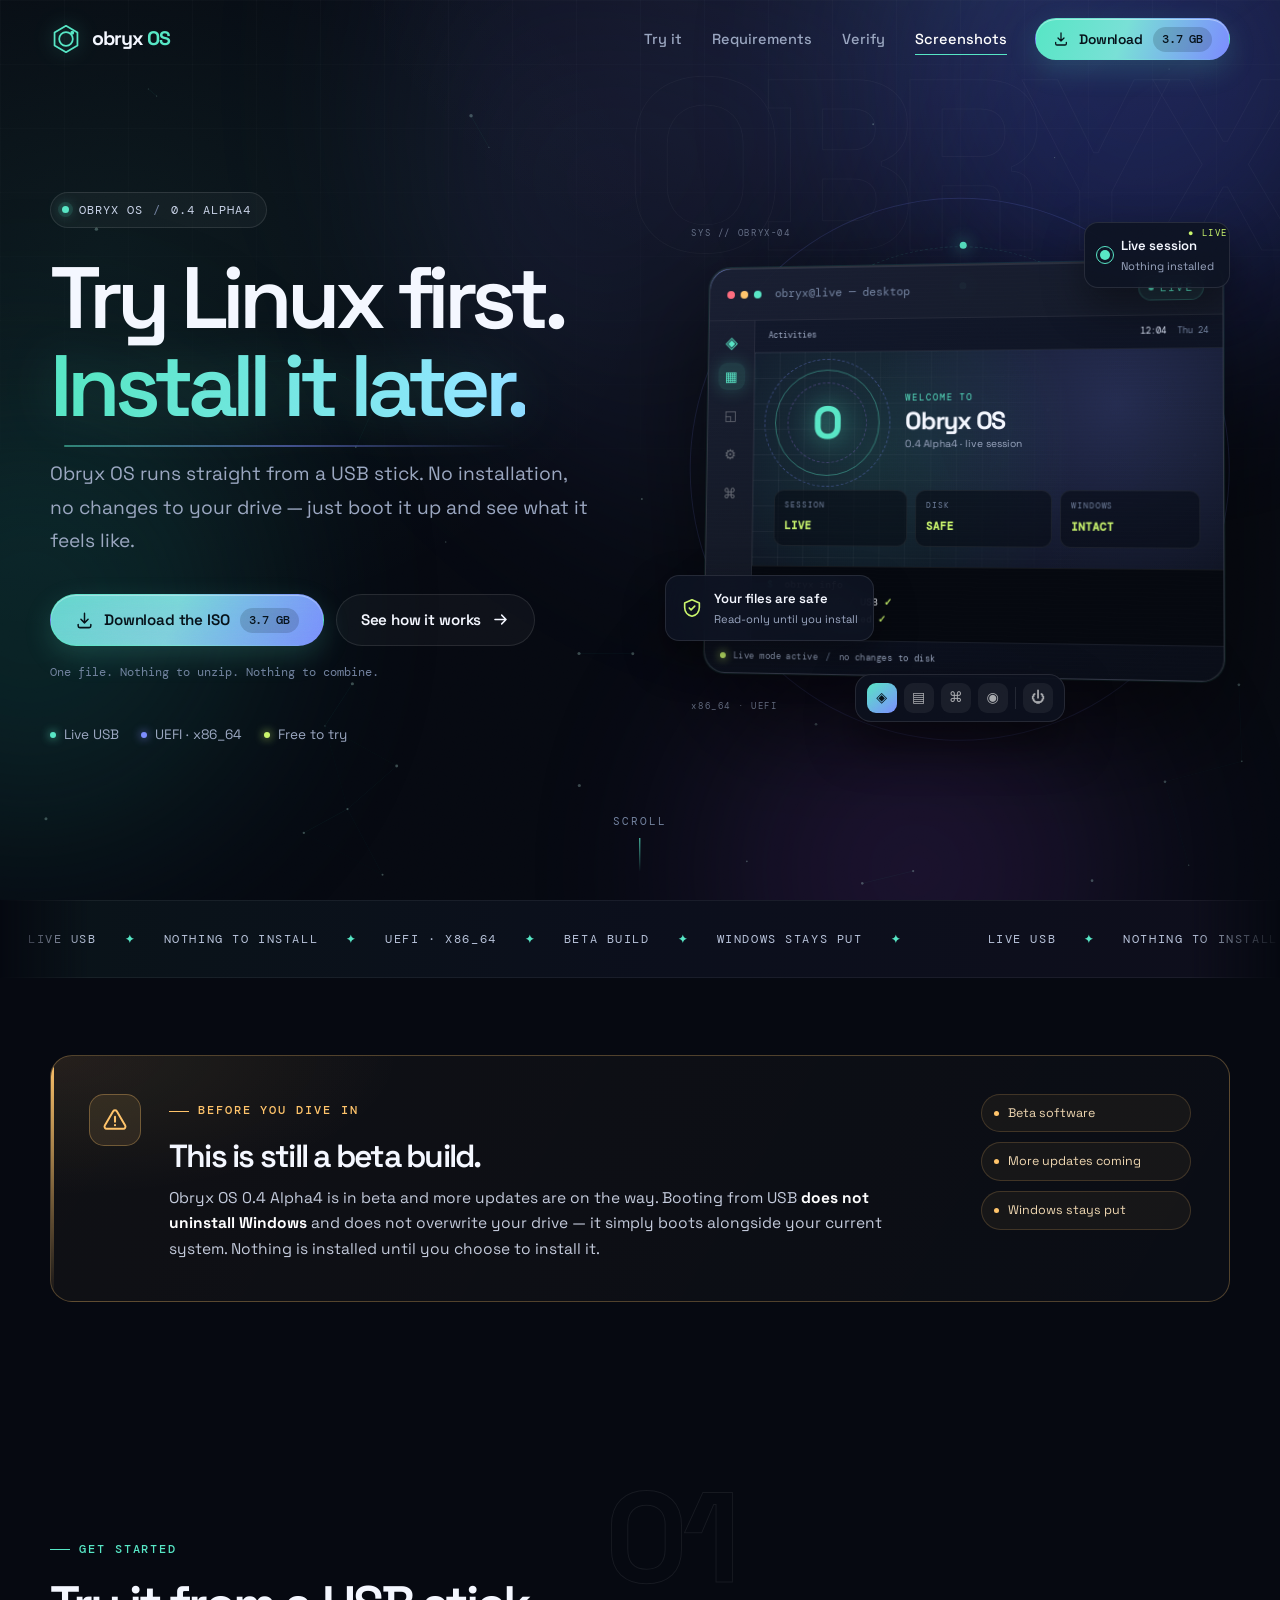
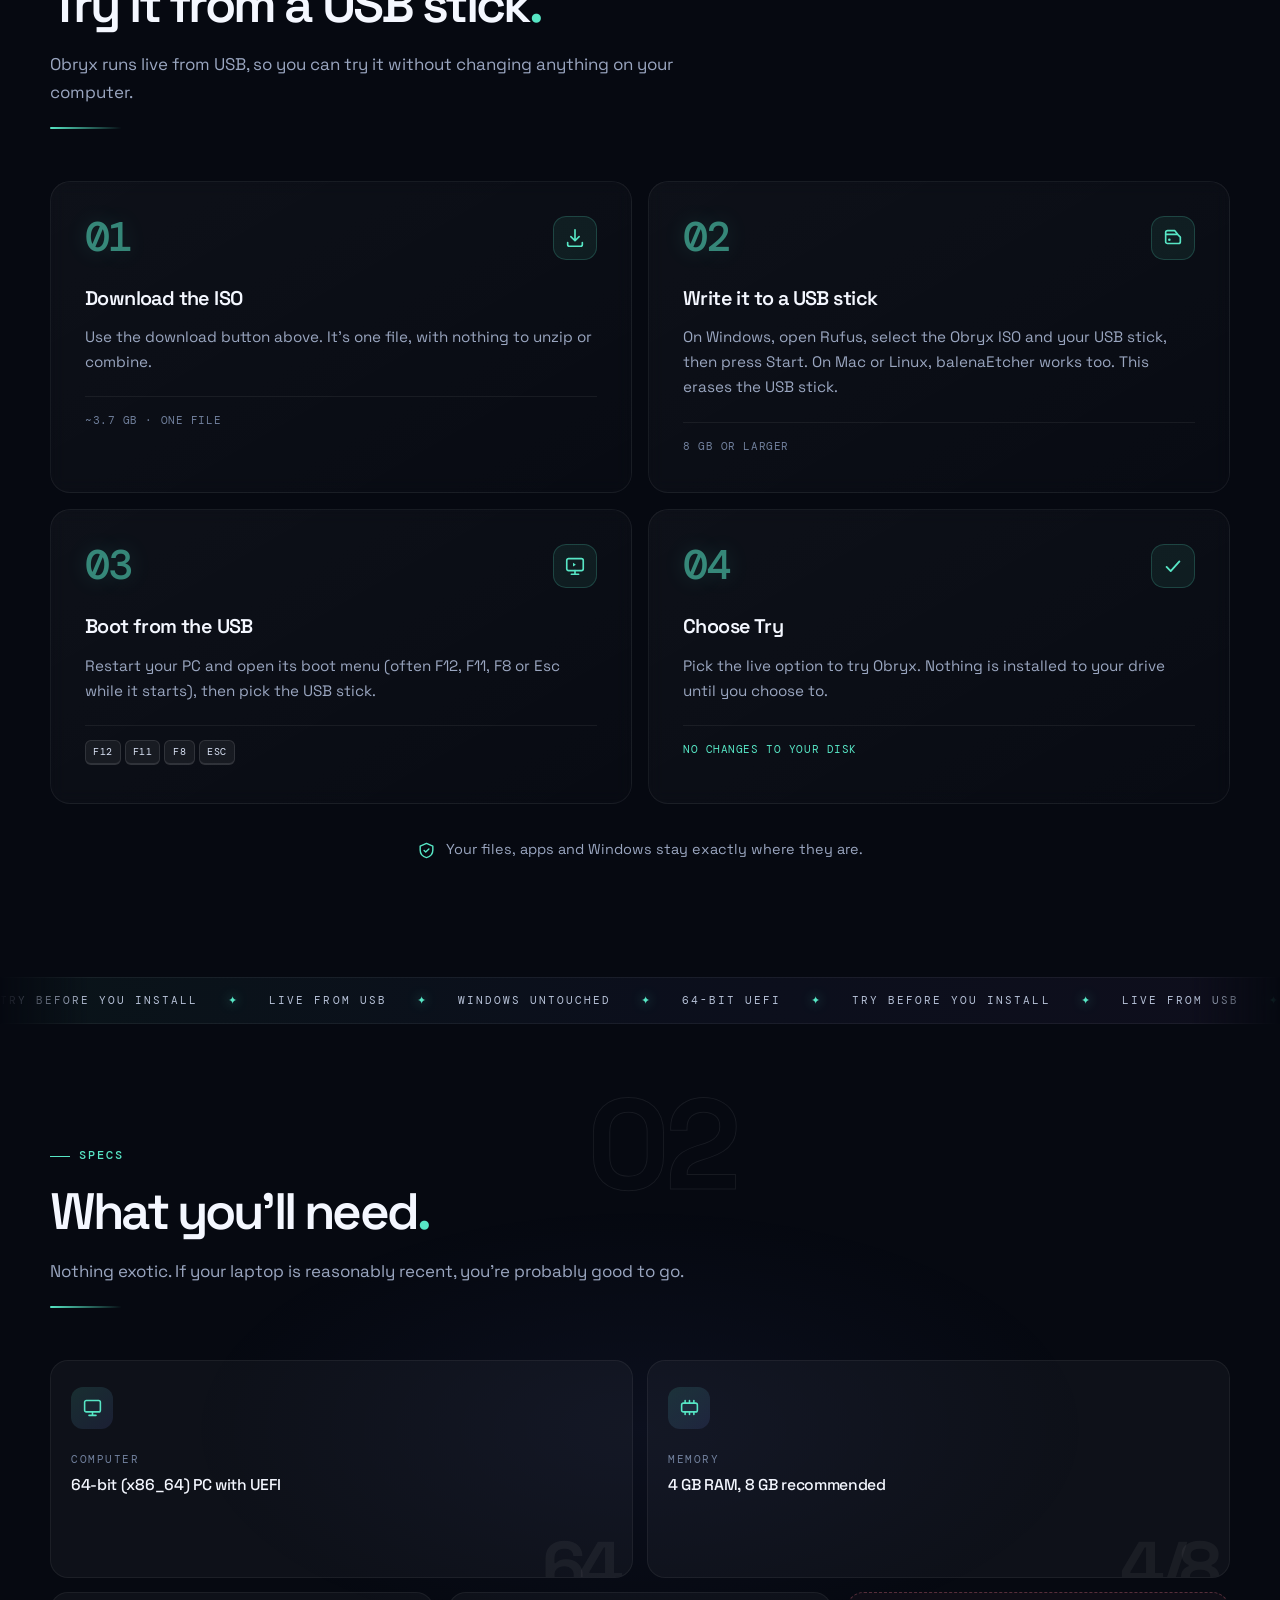
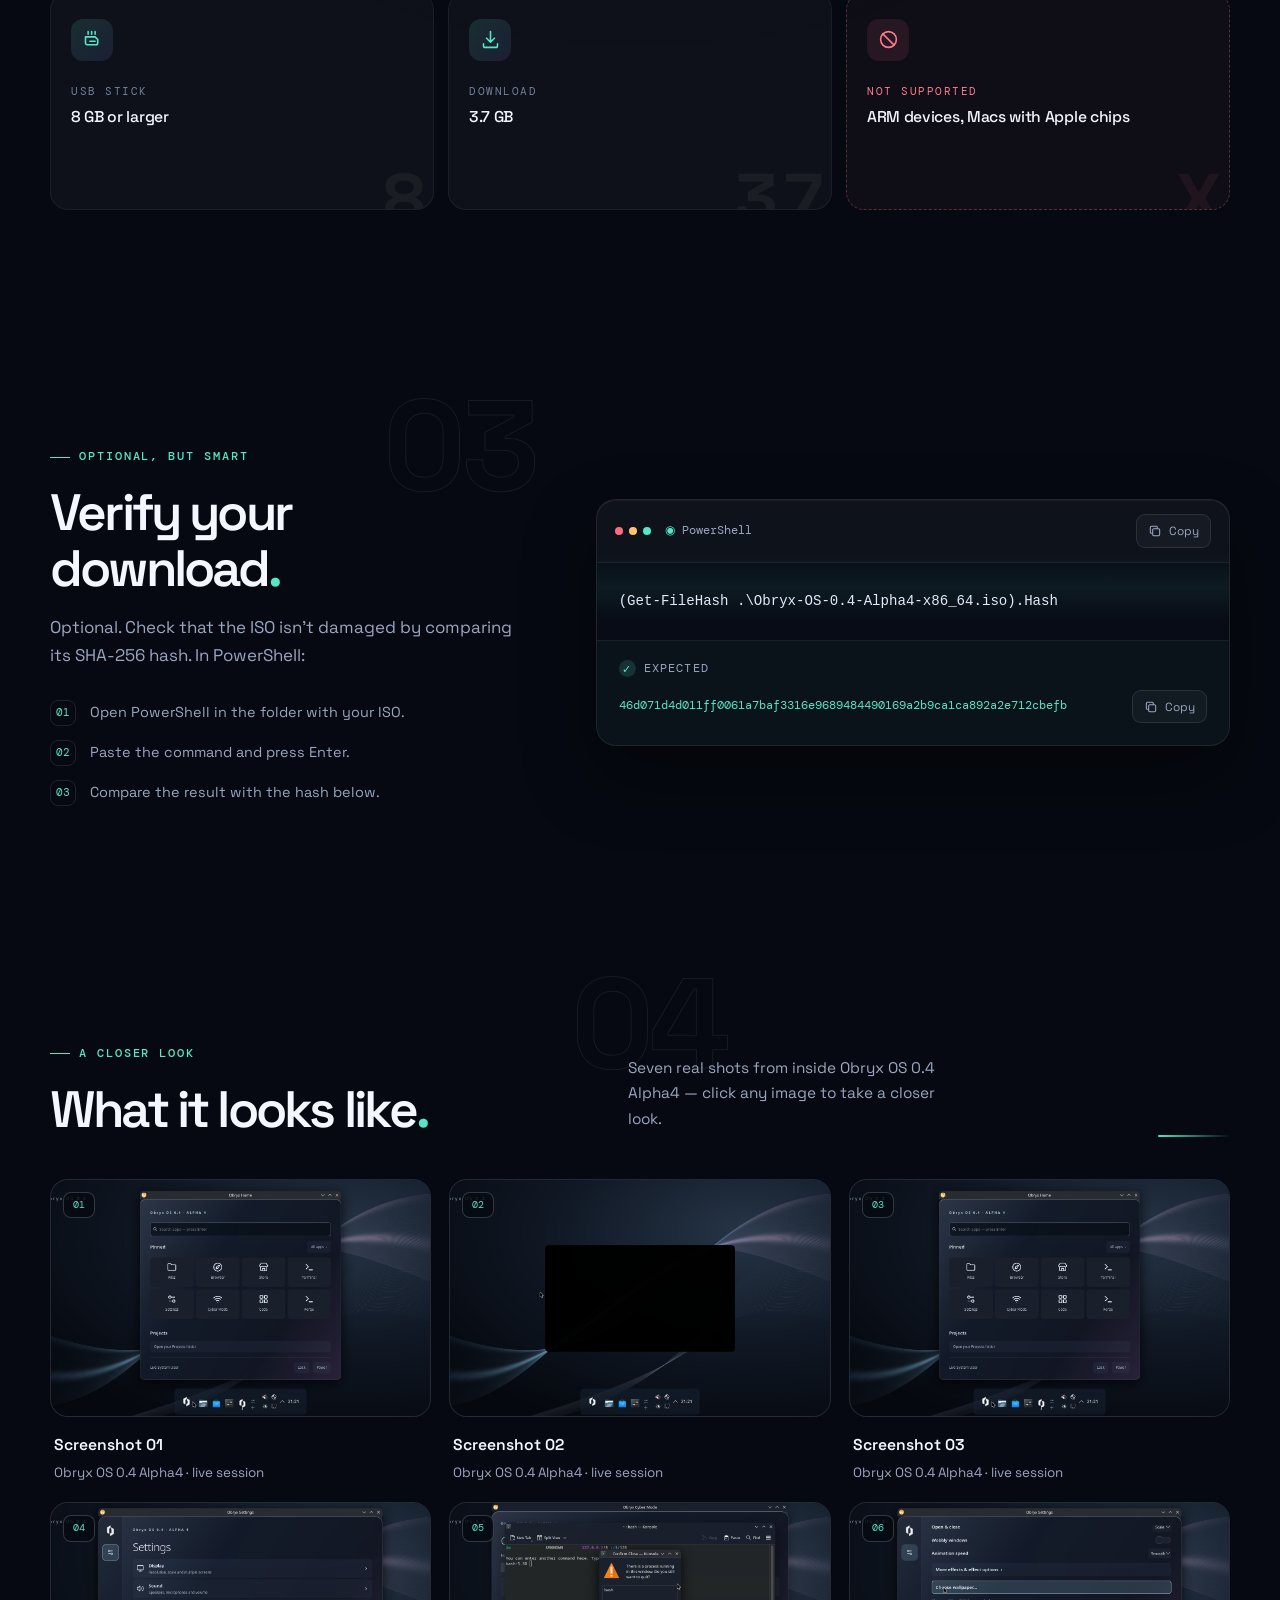
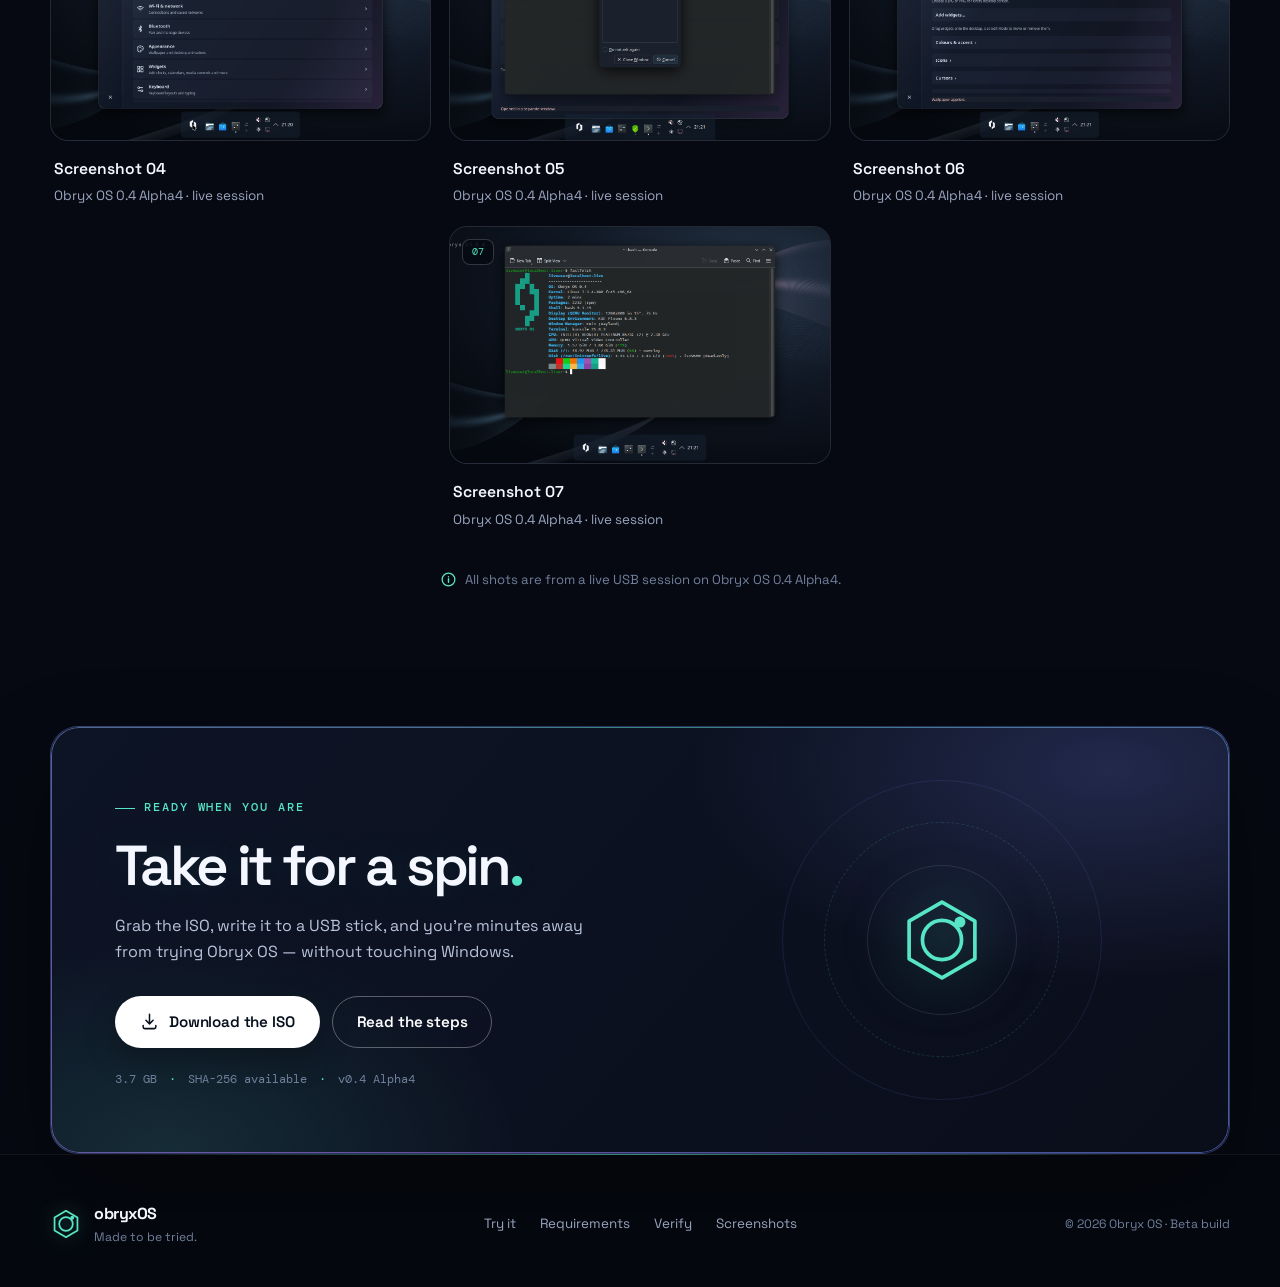
==== commit beb64cb8: "Admin-v2-style" ====
--- a/index.html
+++ b/index.html
@@ -12,8 +12,8 @@
   <link href="https://fonts.googleapis.com/css2?family=DM+Mono:wght@400;500&family=Space+Grotesk:wght@400;500;600;700&display=swap" rel="stylesheet">
   <link rel="stylesheet" href="styles.css?v=3">
   <link rel="stylesheet" href="enhance.css?v=10">
-  <link rel="stylesheet" href="ultra.css?v=1">
-  <script src="script.js?v=10" defer></script>
+  <link rel="stylesheet" href="ultra.css?v=2">
+  <script src="script.js?v=11" defer></script>
 </head>
 <body>
   <!-- Desktop-only gate: shown automatically on phones and tablets. -->
@@ -34,8 +34,6 @@
       <p class="device-gate__foot">Please open this page on a computer.</p>
     </div>
   </div>
-
-  <div class="cursor-glow" id="cursorGlow" aria-hidden="true"></div>
 
   <a class="skip-link" href="#main">Skip to content</a>
   <div class="scroll-progress" id="scrollProgress" aria-hidden="true"></div>
--- a/ultra.css
+++ b/ultra.css
@@ -4,7 +4,14 @@
    still works. Respects reduced motion and touch devices.
    ============================================================ */
 
-/* ── Layer order ───────────────────────────────────────────── */
+/* ── Layer order + admin-controlled themes / toggles ──────── */
+:root[data-accent="indigo"] { --teal: #7c8cff; --indigo: #57e6c5; }
+:root[data-accent="amber"]  { --teal: #ffc46b; --indigo: #7c8cff; }
+:root[data-accent="violet"] { --teal: #b47bff; --indigo: #7c8cff; }
+.no-particles .particle-field,
+.no-ticker .ticker,
+.no-back-top .back-top { display: none !important; }
+
 .hero > .container { position: relative; z-index: 2; }
 .particle-field {
   position: absolute;
@@ -14,24 +21,6 @@
   z-index: 1;
   pointer-events: none;
   opacity: .72;
-}
-
-/* ── Global cursor aura ───────────────────────────────────── */
-.cursor-glow {
-  position: fixed;
-  left: 0; top: 0;
-  z-index: 90;
-  width: 380px; height: 380px;
-  border-radius: 50%;
-  background: radial-gradient(circle, rgba(87, 230, 197, .10), rgba(124, 140, 255, .05) 42%, transparent 68%);
-  mix-blend-mode: screen;
-  pointer-events: none;
-  transform: translate3d(-1000px, -1000px, 0);
-  transition: opacity .4s ease;
-  will-change: transform;
-}
-@media (pointer: coarse), (prefers-reduced-motion: reduce) {
-  .cursor-glow { display: none; }
 }
 
 /* ── Ticker band ──────────────────────────────────────────── */
@@ -95,9 +84,21 @@
   .back-top { right: 14px; bottom: 14px; width: 42px; height: 42px; }
 }
 
-/* ── Magnetic buttons ─────────────────────────────────────── */
+/* ── Magnetic buttons with a light sweep ──────────────────── */
 .btn[data-magnetic] { will-change: transform; }
 .btn[data-magnetic]:hover { box-shadow: 0 16px 36px rgba(0, 0, 0, .3); }
+.btn--primary { position: relative; overflow: hidden; isolation: isolate; }
+.btn--primary::after {
+  content: "";
+  position: absolute;
+  inset: -60%;
+  background: linear-gradient(115deg, transparent 38%, rgba(255,255,255,.42) 50%, transparent 62%);
+  transform: translateX(-130%);
+  transition: transform .75s var(--ease);
+  pointer-events: none;
+  mix-blend-mode: overlay;
+}
+.btn--primary:hover::after { transform: translateX(130%); }
 
 /* ── Richer hero typography ───────────────────────────────── */
 .hero h1 {
@@ -109,7 +110,10 @@
   position: relative;
   background-clip: text;
   -webkit-background-clip: text;
-}
+  background-size: 200% auto;
+  animation: gradient-shift 8s ease-in-out infinite alternate;
+}
+@keyframes gradient-shift { to { background-position: 200% center; } }
 .gradient-text::after {
   content: "";
   position: absolute;
@@ -152,6 +156,40 @@
   box-shadow: 0 28px 60px rgba(0, 0, 0, .42), 0 0 0 1px rgba(87, 230, 197, .22), inset 0 0 40px rgba(87, 230, 197, .06);
 }
 
+/* ── Extra depth: terminal border, chips, section rules ───── */
+.terminal-card::before {
+  content: "";
+  position: absolute;
+  inset: -1px;
+  z-index: 5;
+  border-radius: 23px;
+  padding: 1px;
+  background: conic-gradient(from 0deg, transparent 0 62%, var(--teal), var(--indigo), transparent);
+  -webkit-mask: linear-gradient(#000 0 0) content-box, linear-gradient(#000 0 0);
+  -webkit-mask-composite: xor;
+  mask-composite: exclude;
+  opacity: .7;
+  pointer-events: none;
+  animation: spin 18s linear infinite;
+}
+.hero-chips li {
+  transition: transform .3s var(--ease), color .3s ease;
+  cursor: default;
+}
+.hero-chips li:hover { transform: translateY(-3px); color: #fff; }
+.section-head::after {
+  content: "";
+  display: block;
+  width: 72px; height: 2px;
+  margin-top: 20px;
+  border-radius: 2px;
+  background: linear-gradient(90deg, var(--teal), transparent);
+  transform-origin: left;
+  animation: rule-in 1s var(--ease) both;
+}
+@keyframes rule-in { from { transform: scaleX(0); opacity: 0; } }
+.lightbox { backdrop-filter: blur(12px); -webkit-backdrop-filter: blur(12px); }
+
 /* ── Verify: code title pulse ─────────────────────────────── */
 .code-title { animation: title-breathe 4s ease-in-out infinite; }
 @keyframes title-breathe {
@@ -171,6 +209,8 @@
 
 /* ── Reduced motion: freeze the new decorative bits ──────── */
 @media (prefers-reduced-motion: reduce) {
-  .gradient-text::after, .code-title { animation: none !important; }
-  .back-top, .cursor-glow { transition: none; }
-}
+  .gradient-text, .gradient-text::after, .code-title,
+  .terminal-card::before, .section-head::after, .btn--primary::after { animation: none !important; }
+  .btn--primary::after, .section-head::after { transition: none; }
+  .back-top { transition: none; }
+}
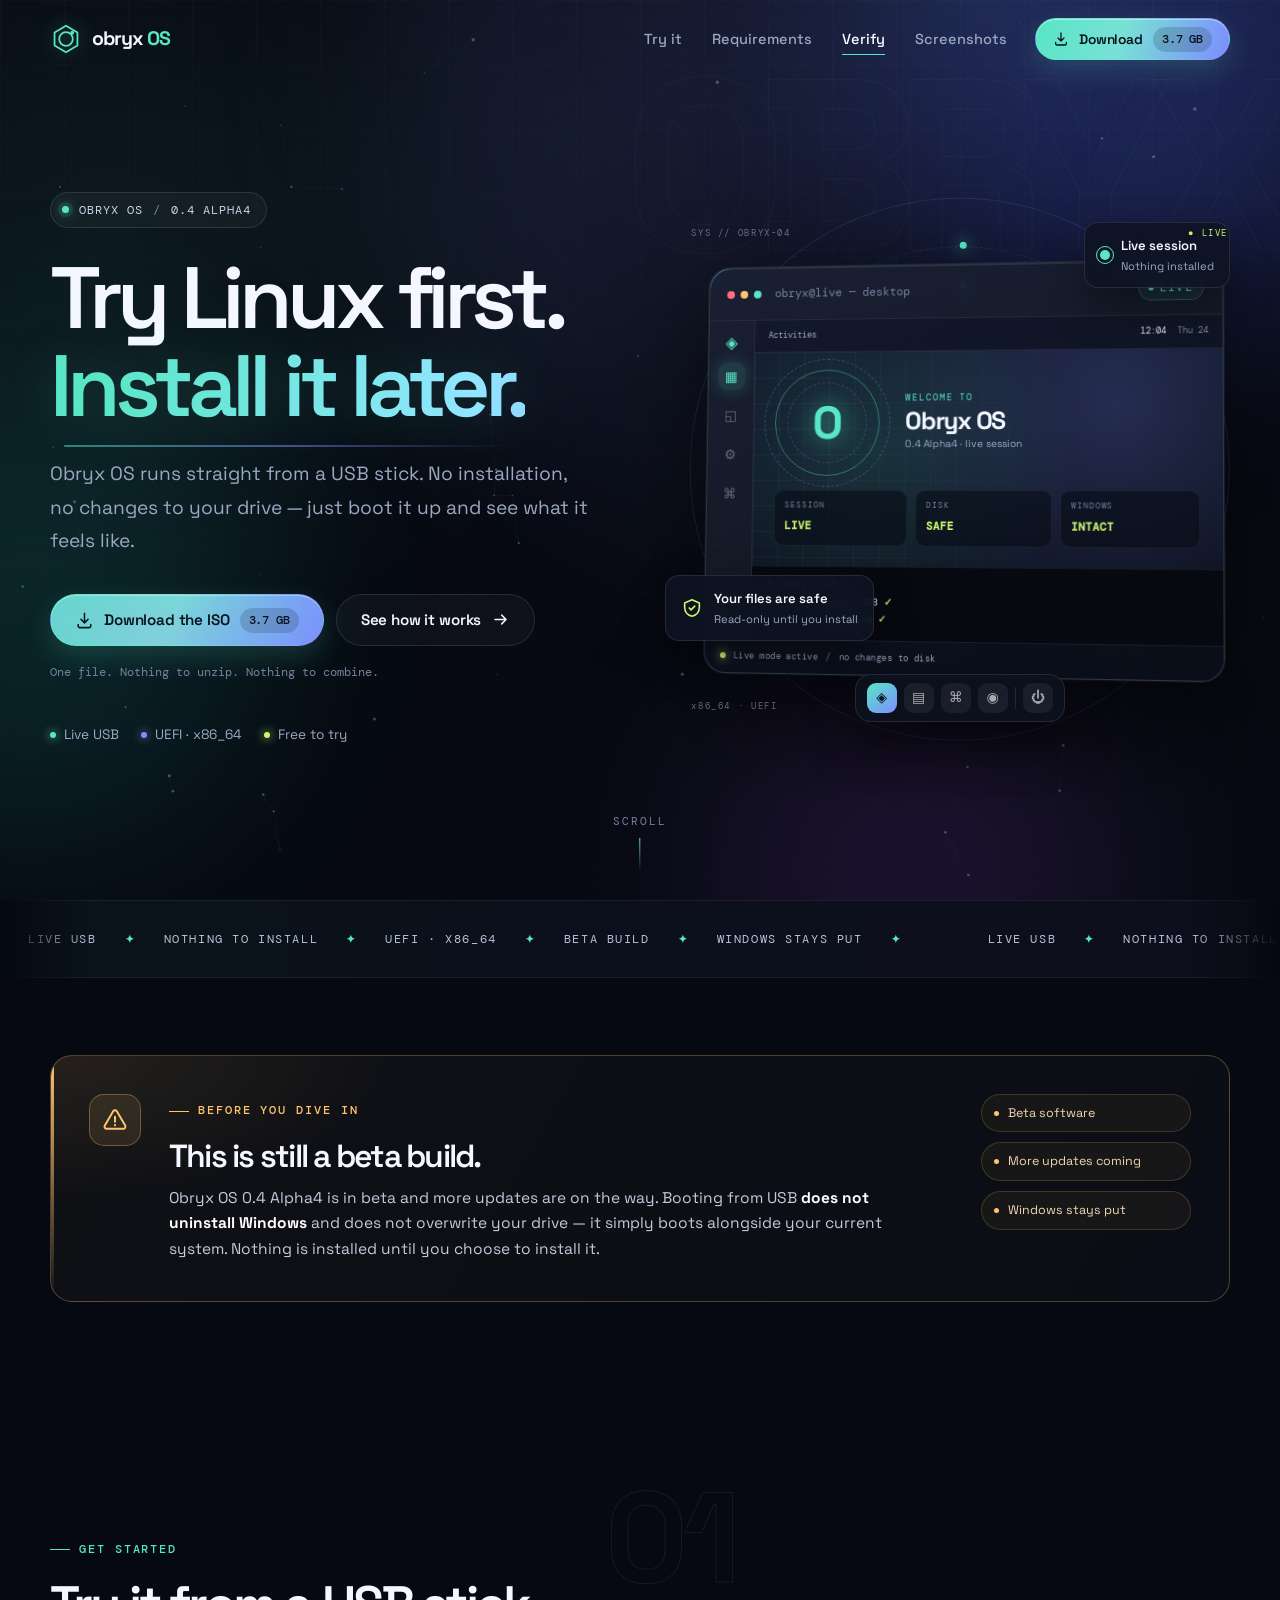
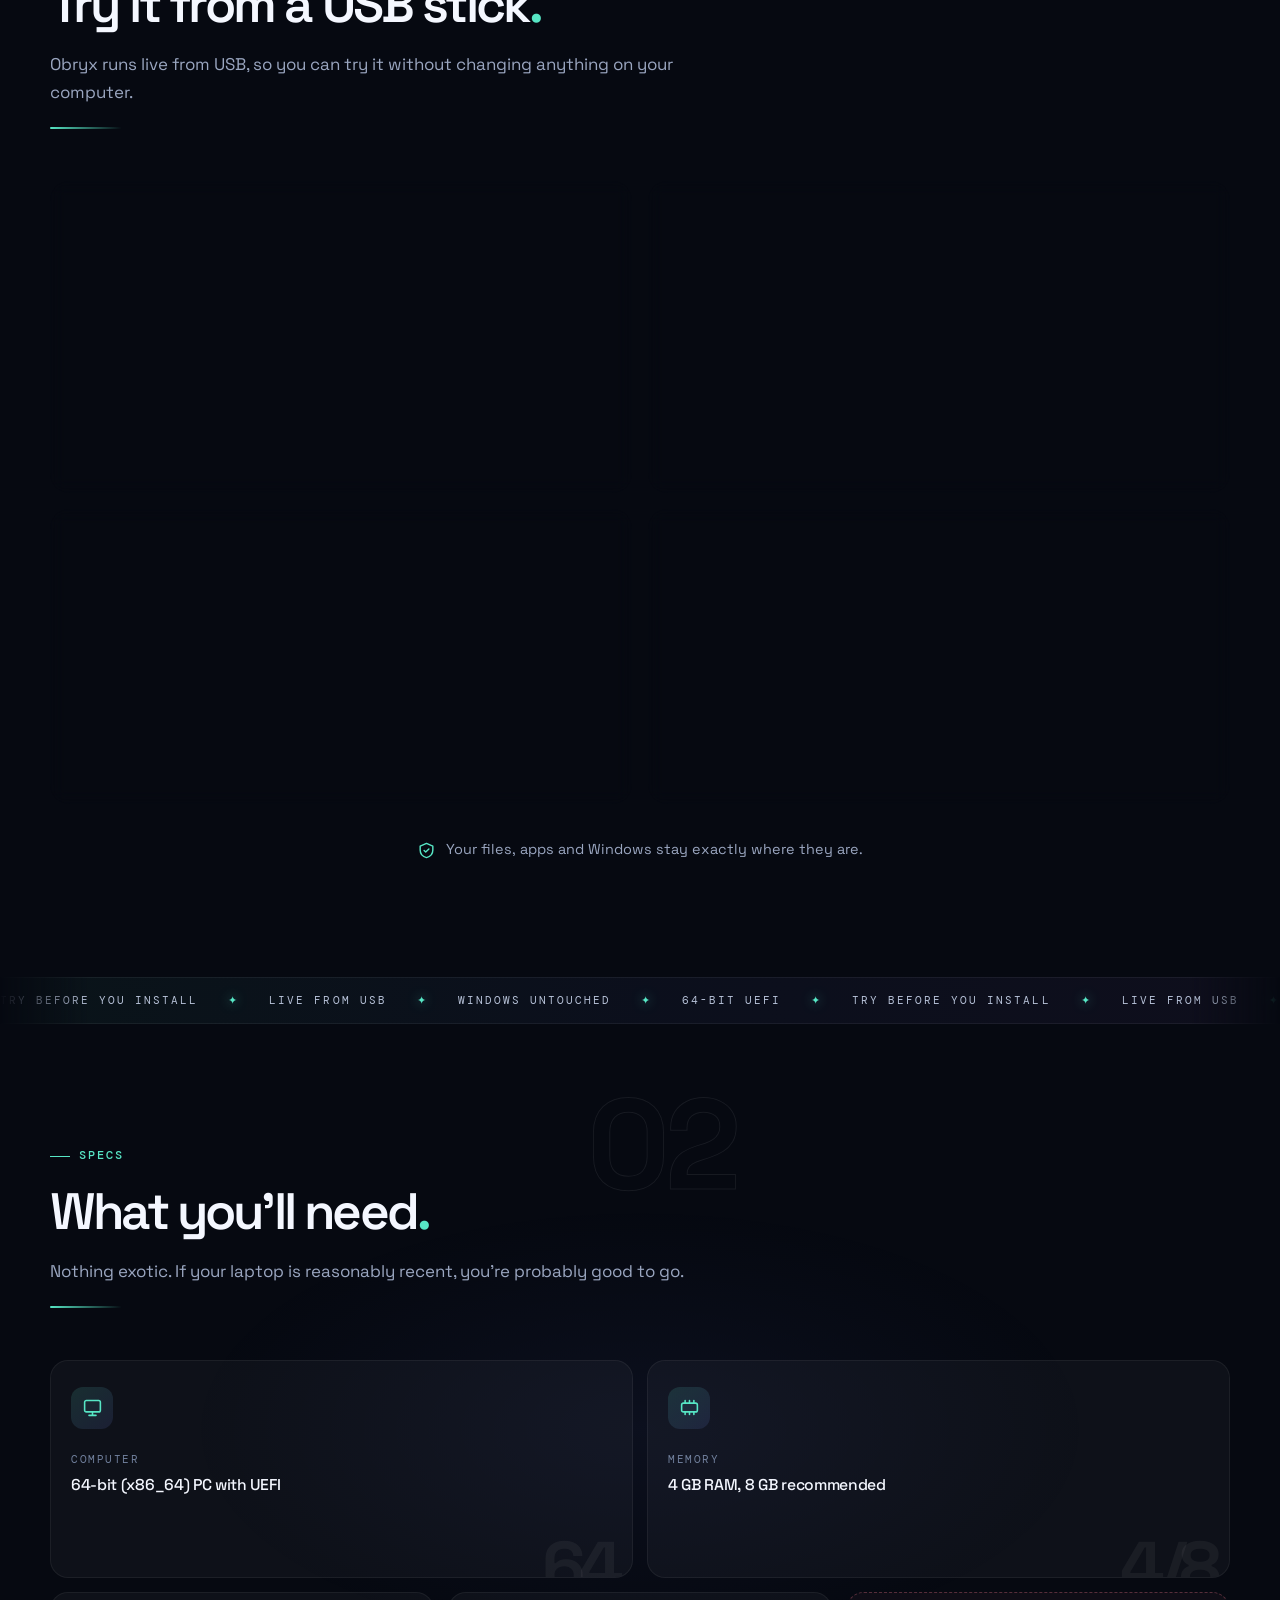
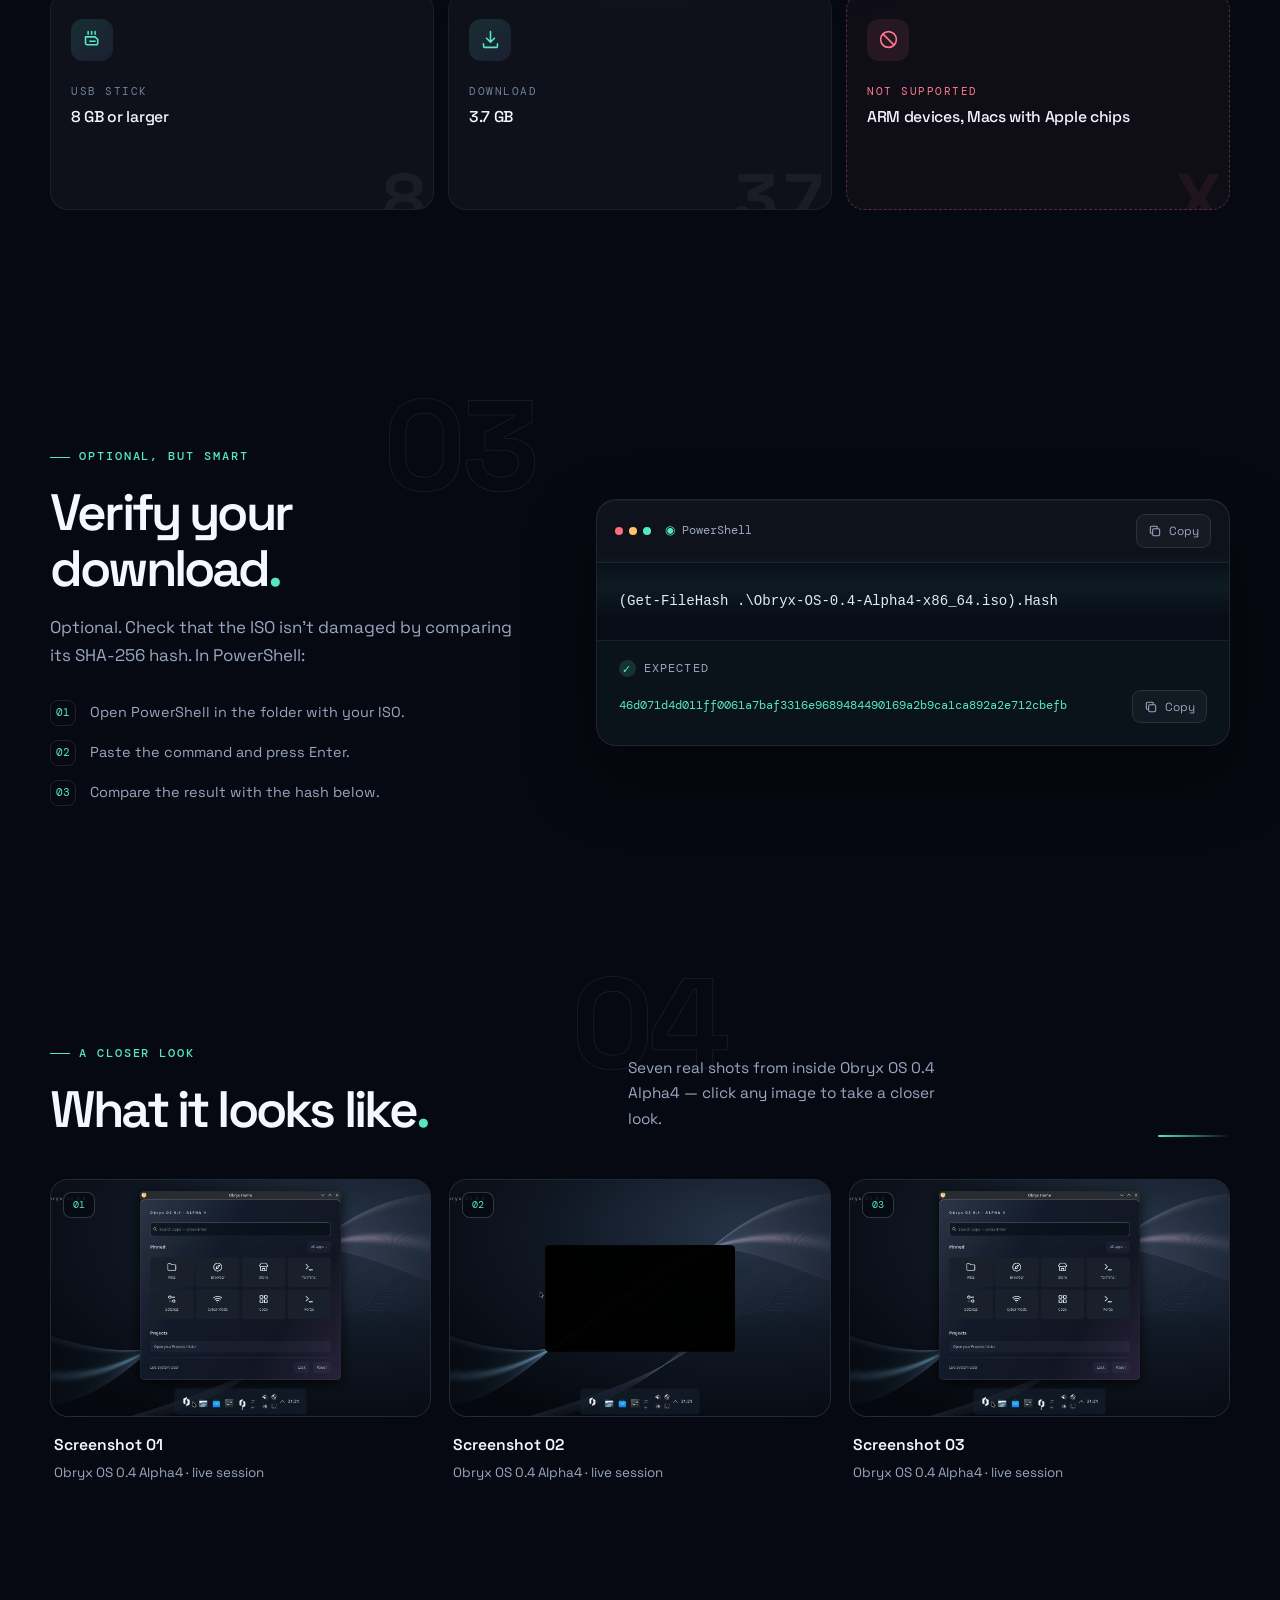
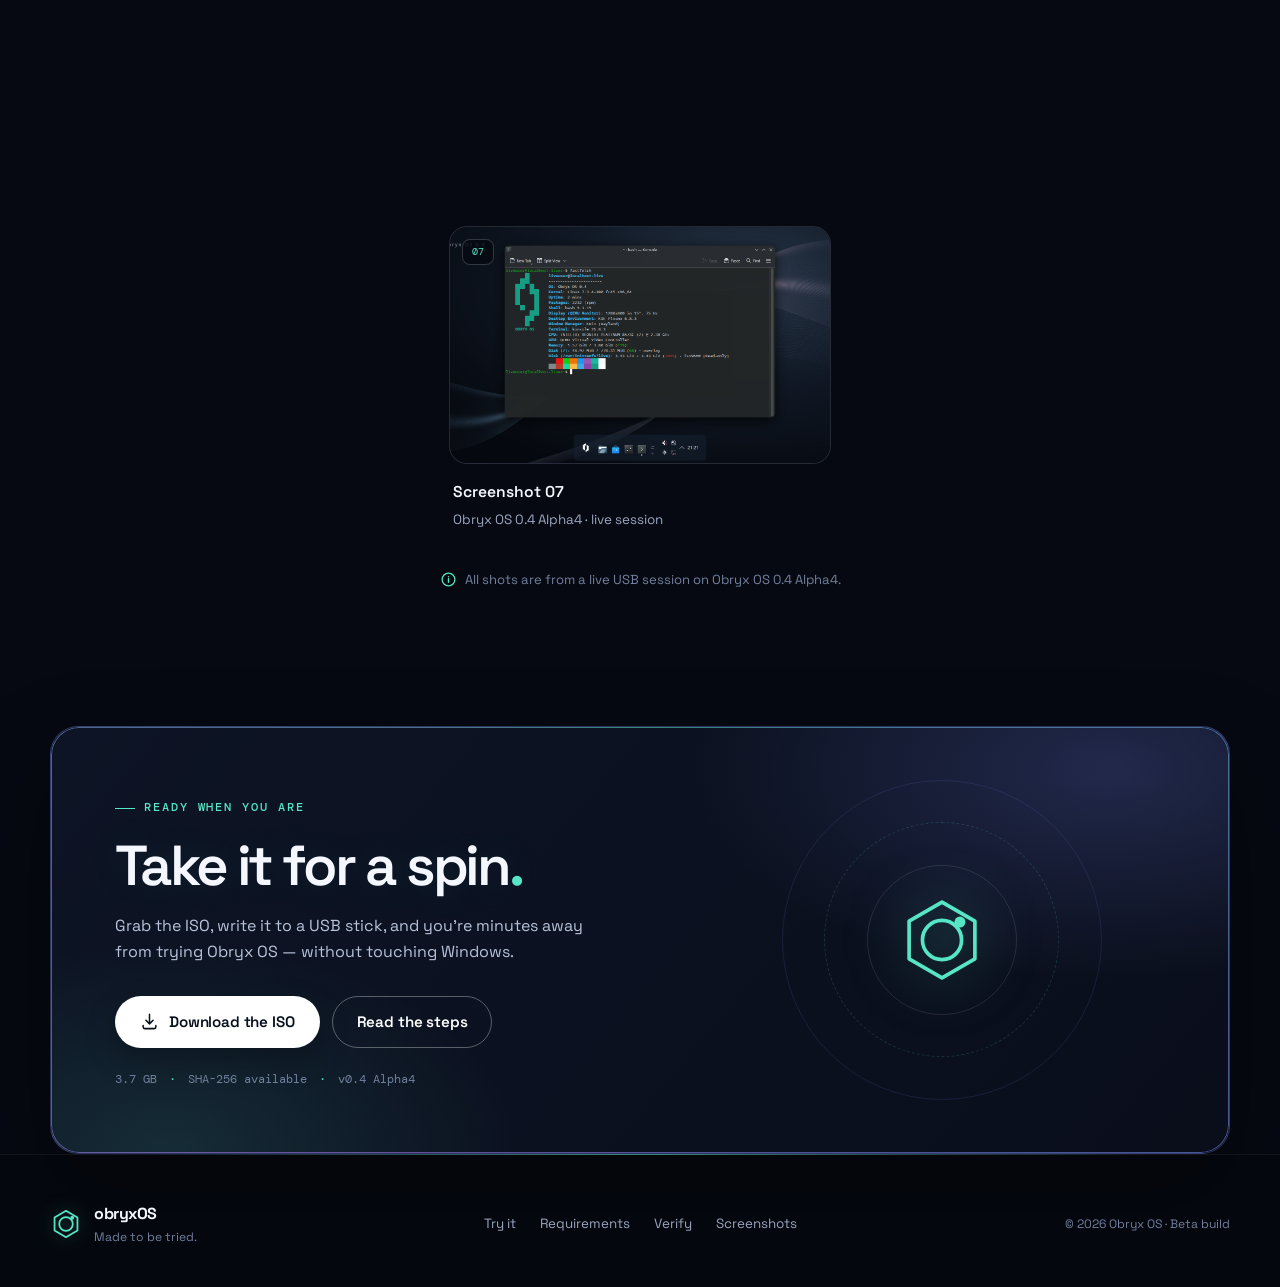
==== commit 2a9787e9: "Visitors-Diagnostics" ====
--- a/index.html
+++ b/index.html
@@ -13,7 +13,7 @@
   <link rel="stylesheet" href="styles.css?v=3">
   <link rel="stylesheet" href="enhance.css?v=10">
   <link rel="stylesheet" href="ultra.css?v=2">
-  <script src="script.js?v=11" defer></script>
+  <script src="script.js?v=12" defer></script>
 </head>
 <body>
   <!-- Desktop-only gate: shown automatically on phones and tablets. -->
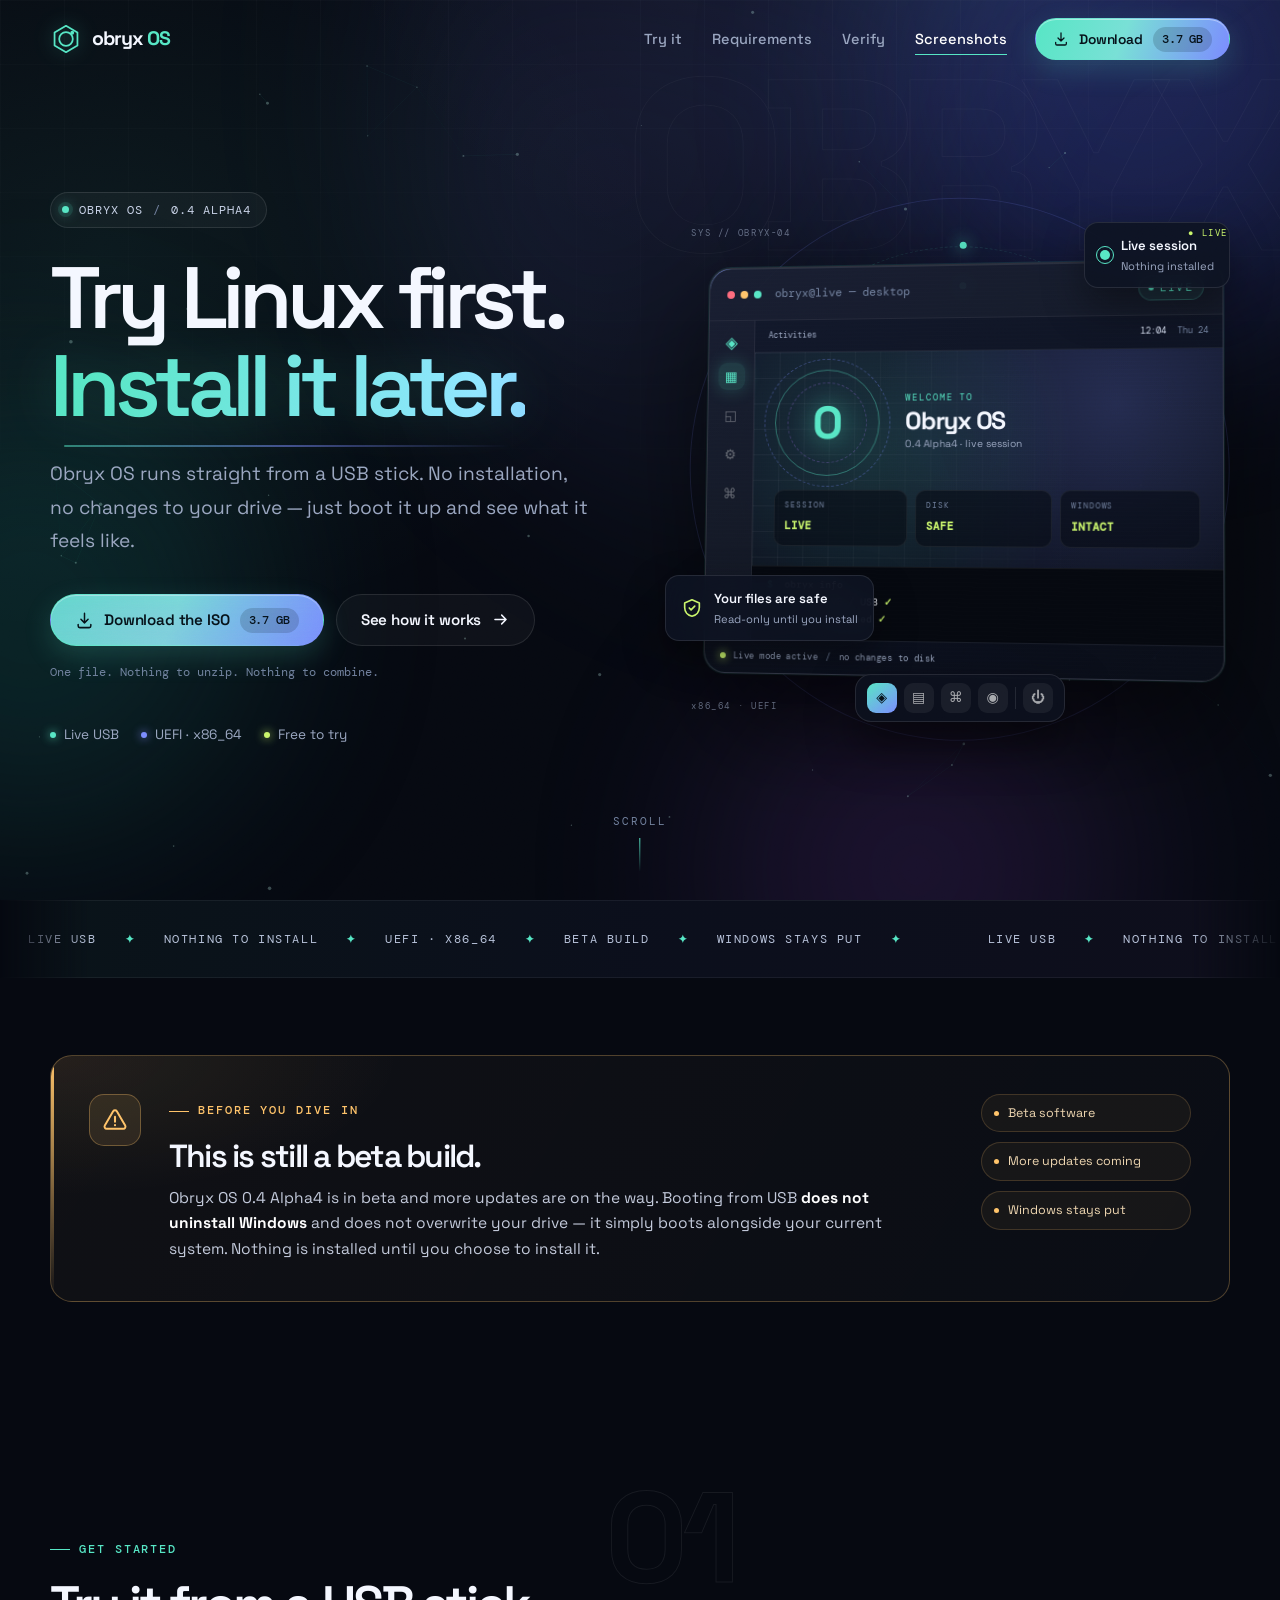
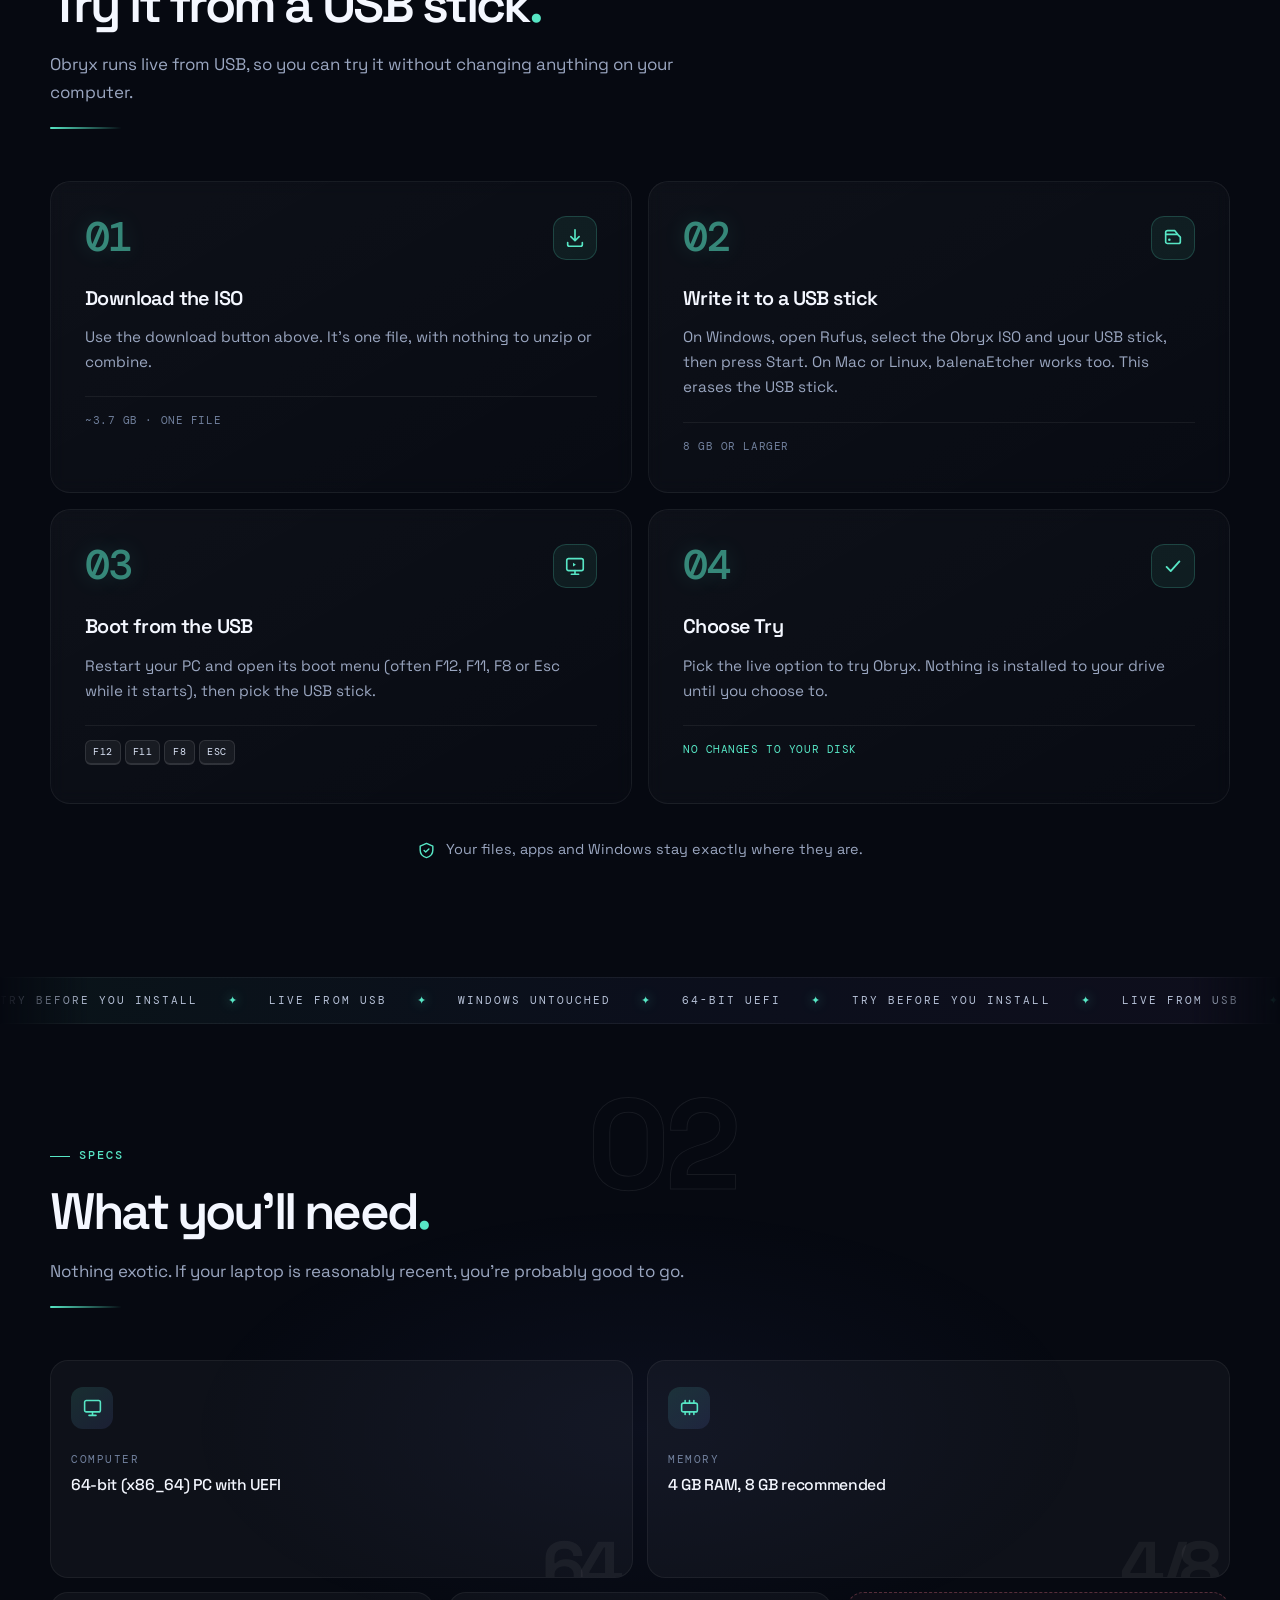
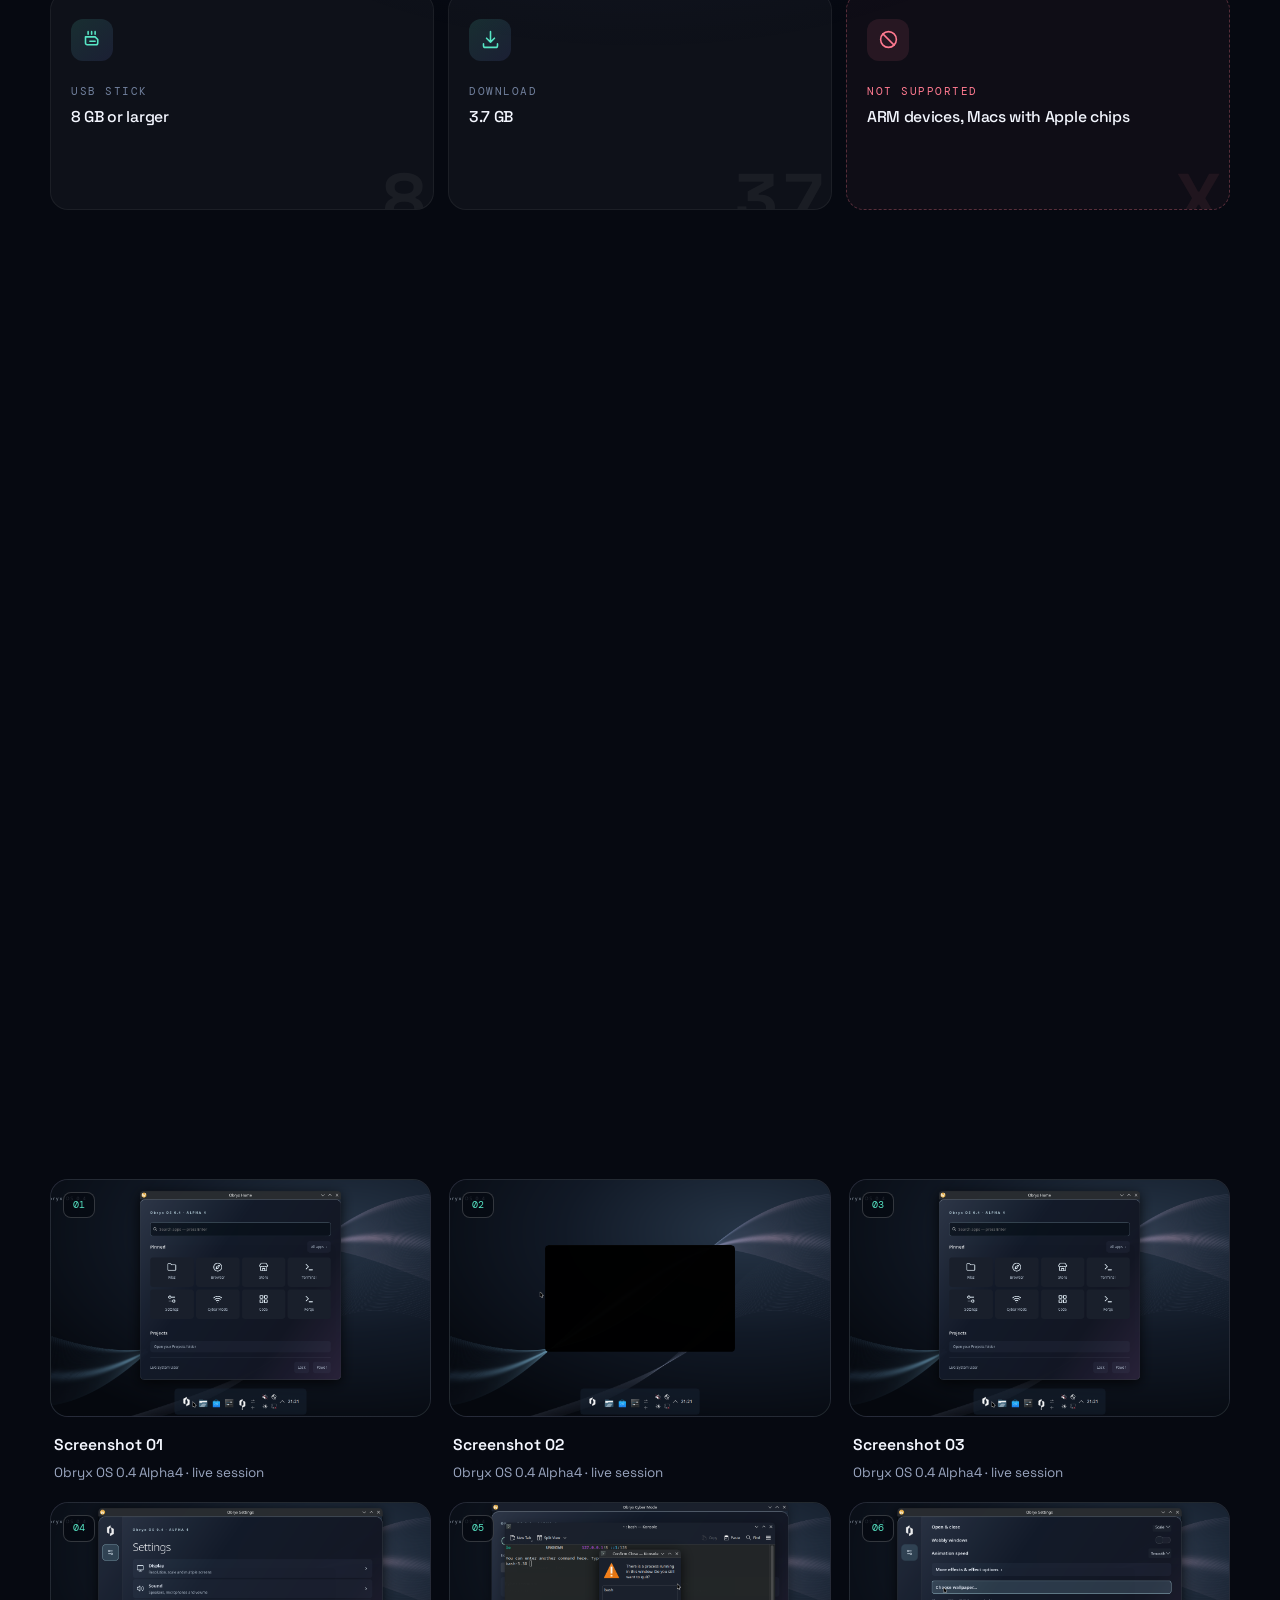
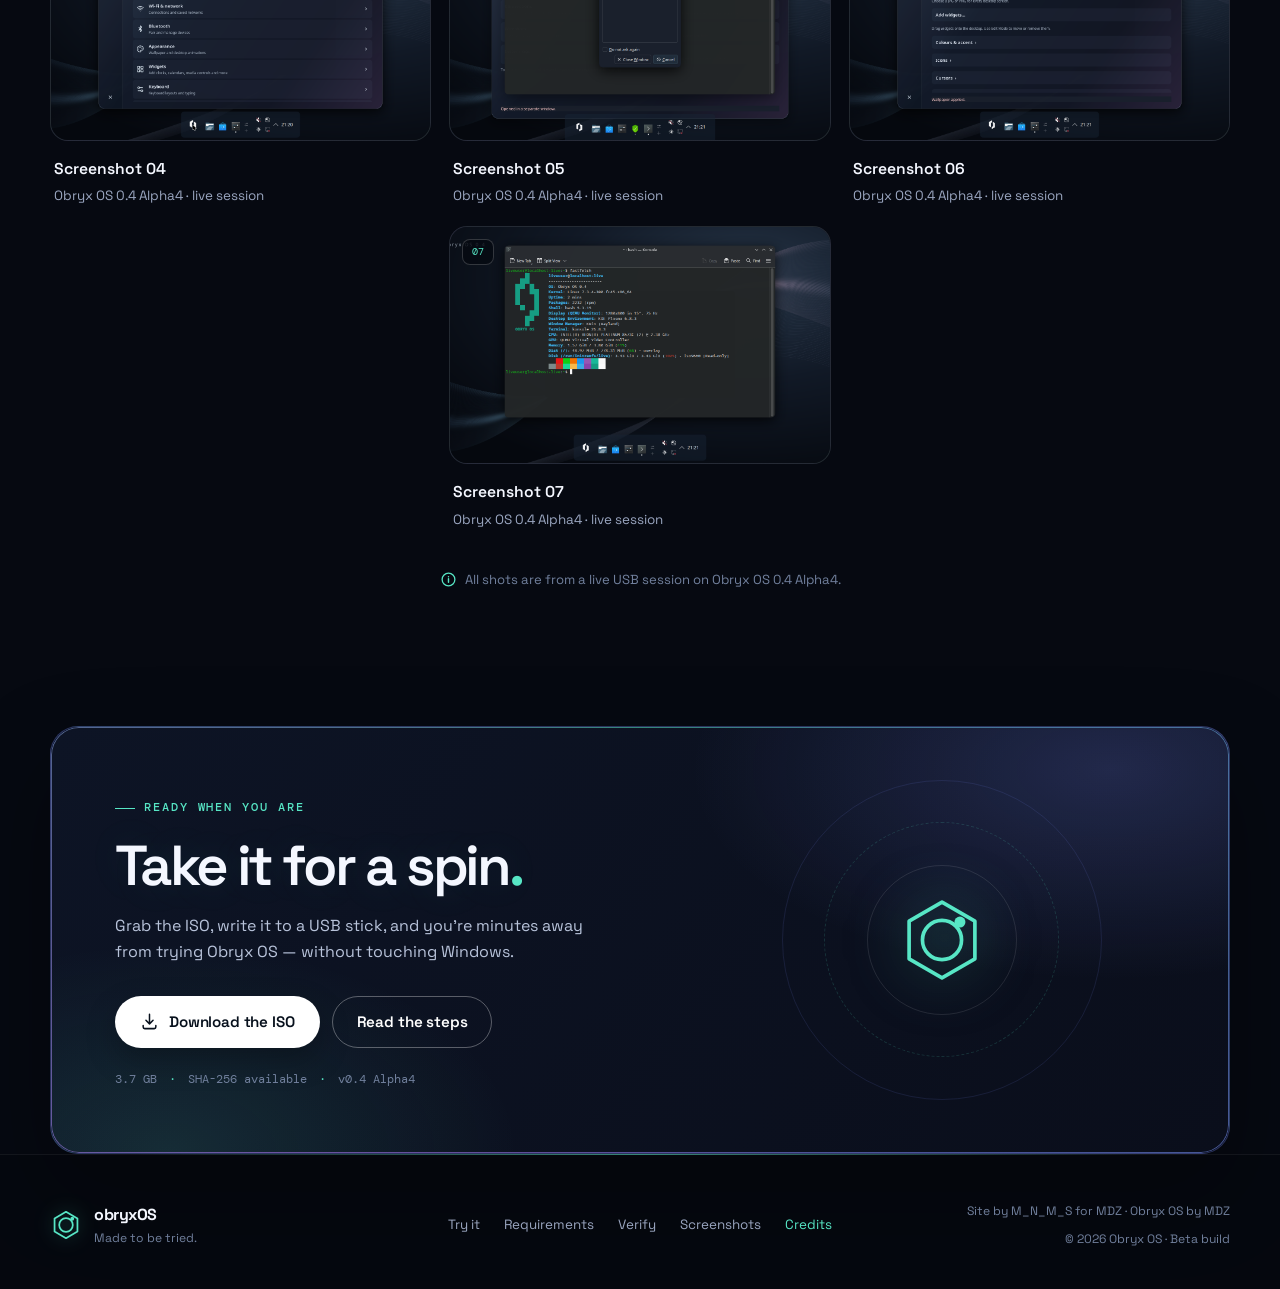
==== commit f430e65f: "Credits-MNMZ" ====
--- a/index.html
+++ b/index.html
@@ -12,8 +12,8 @@
   <link href="https://fonts.googleapis.com/css2?family=DM+Mono:wght@400;500&family=Space+Grotesk:wght@400;500;600;700&display=swap" rel="stylesheet">
   <link rel="stylesheet" href="styles.css?v=3">
   <link rel="stylesheet" href="enhance.css?v=10">
-  <link rel="stylesheet" href="ultra.css?v=2">
-  <script src="script.js?v=12" defer></script>
+  <link rel="stylesheet" href="ultra.css?v=3">
+  <script src="script.js?v=13" defer></script>
 </head>
 <body>
   <!-- Desktop-only gate: shown automatically on phones and tablets. -->
@@ -440,9 +440,10 @@
         <div><strong>obryxOS</strong><span>Made to be tried.</span></div>
       </div>
       <nav class="footer-links" aria-label="Footer navigation">
-        <a href="#try">Try it</a><a href="#requirements">Requirements</a><a href="#verify">Verify</a><a href="#screenshots">Screenshots</a>
+        <a href="#try">Try it</a><a href="#requirements">Requirements</a><a href="#verify">Verify</a><a href="#screenshots">Screenshots</a><a href="#credits" data-open-credits>Credits</a>
       </nav>
       <div class="footer-end">
+        <span>Site by M_N_M_S for MDZ · Obryx OS by MDZ</span>
         <span>© 2026 Obryx OS · Beta build</span>
         <a class="back-top" href="#top">Back to top <svg viewBox="0 0 24 24" fill="none" aria-hidden="true"><path d="M12 19V5m0 0-6 6m6-6 6 6" stroke="currentColor" stroke-width="1.9" stroke-linecap="round" stroke-linejoin="round"/></svg></a>
       </div>
@@ -474,6 +475,37 @@
         <button class="btn btn--ghost" type="button" data-close-modal>Maybe later</button>
       </div>
       <p class="modal-fine" id="downloadFine">The ISO will be saved to your Downloads folder.</p>
+    </div>
+  </div>
+
+  <!-- Credits -->
+  <div class="modal" id="creditsModal" hidden role="dialog" aria-modal="true" aria-labelledby="creditsTitle">
+    <div class="modal-backdrop" data-close-credits></div>
+    <div class="modal-card credits-card">
+      <button class="modal-close" type="button" data-close-credits aria-label="Close credits">
+        <svg viewBox="0 0 24 24" fill="none" aria-hidden="true"><path d="M6 6l12 12M18 6 6 18" stroke="currentColor" stroke-width="2" stroke-linecap="round"/></svg>
+      </button>
+      <div class="modal-icon credits-icon" aria-hidden="true">
+        <svg viewBox="0 0 24 24" fill="none"><path d="M12 20.5 3.5 15V9L12 3.5 20.5 9v6L12 20.5Z" stroke="currentColor" stroke-width="1.6" stroke-linejoin="round"/><path d="M12 8.2a3.8 3.8 0 1 0 0 7.6 3.8 3.8 0 0 0 0-7.6Z" stroke="currentColor" stroke-width="1.6"/></svg>
+      </div>
+      <span class="kicker">Credits</span>
+      <h2 id="creditsTitle">Who made this.</h2>
+      <p>Two separate projects, one landing page.</p>
+      <div class="credits-grid">
+        <div class="credit-item">
+          <small>The website</small>
+          <strong>M_N_M_S</strong>
+          <span>Made this site <em>for MDZ</em>.</span>
+        </div>
+        <div class="credit-item">
+          <small>Obryx OS</small>
+          <strong>MDZ</strong>
+          <span>The person who created Obryx OS.</span>
+        </div>
+      </div>
+      <div class="modal-actions">
+        <button class="btn btn--primary" type="button" data-close-credits>Close</button>
+      </div>
     </div>
   </div>
 
--- a/ultra.css
+++ b/ultra.css
@@ -207,10 +207,46 @@
   pointer-events: none;
 }
 
+/* ── Credits ──────────────────────────────────────────────── */
+.credits-card { max-width: 580px; }
+.credits-icon { color: var(--teal); border-color: rgba(87,230,197,.28); background: rgba(87,230,197,.08); }
+.credits-grid { display: grid; grid-template-columns: repeat(2, 1fr); gap: 12px; margin: 24px 0; }
+.credit-item {
+  padding: 18px;
+  border: 1px solid var(--border-soft);
+  border-radius: 16px;
+  background: linear-gradient(150deg, rgba(87,230,197,.06), rgba(255,255,255,.02));
+  animation: credit-in .55s var(--ease) both;
+}
+.credit-item:nth-child(2) { animation-delay: .09s; }
+.credit-item small {
+  display: block;
+  margin-bottom: 10px;
+  font-family: var(--font-mono);
+  font-size: .62rem;
+  letter-spacing: .12em;
+  text-transform: uppercase;
+  color: var(--muted);
+}
+.credit-item strong {
+  display: block;
+  margin-bottom: 6px;
+  font-size: 1.25rem;
+  letter-spacing: -.04em;
+  color: var(--teal);
+  text-shadow: 0 0 22px rgba(87,230,197,.25);
+}
+.credit-item span { display: block; font-size: .82rem; line-height: 1.5; color: #c3cadb; }
+.credit-item em { font-style: normal; color: #fff; font-weight: 600; }
+@keyframes credit-in { from { opacity: 0; transform: translateY(12px); } }
+.footer-links a[data-open-credits] { color: var(--teal); }
+@media (max-width: 560px) { .credits-grid { grid-template-columns: 1fr; } }
+
 /* ── Reduced motion: freeze the new decorative bits ──────── */
 @media (prefers-reduced-motion: reduce) {
   .gradient-text, .gradient-text::after, .code-title,
-  .terminal-card::before, .section-head::after, .btn--primary::after { animation: none !important; }
+  .terminal-card::before, .section-head::after, .btn--primary::after,
+  .credit-item { animation: none !important; }
   .btn--primary::after, .section-head::after { transition: none; }
   .back-top { transition: none; }
 }
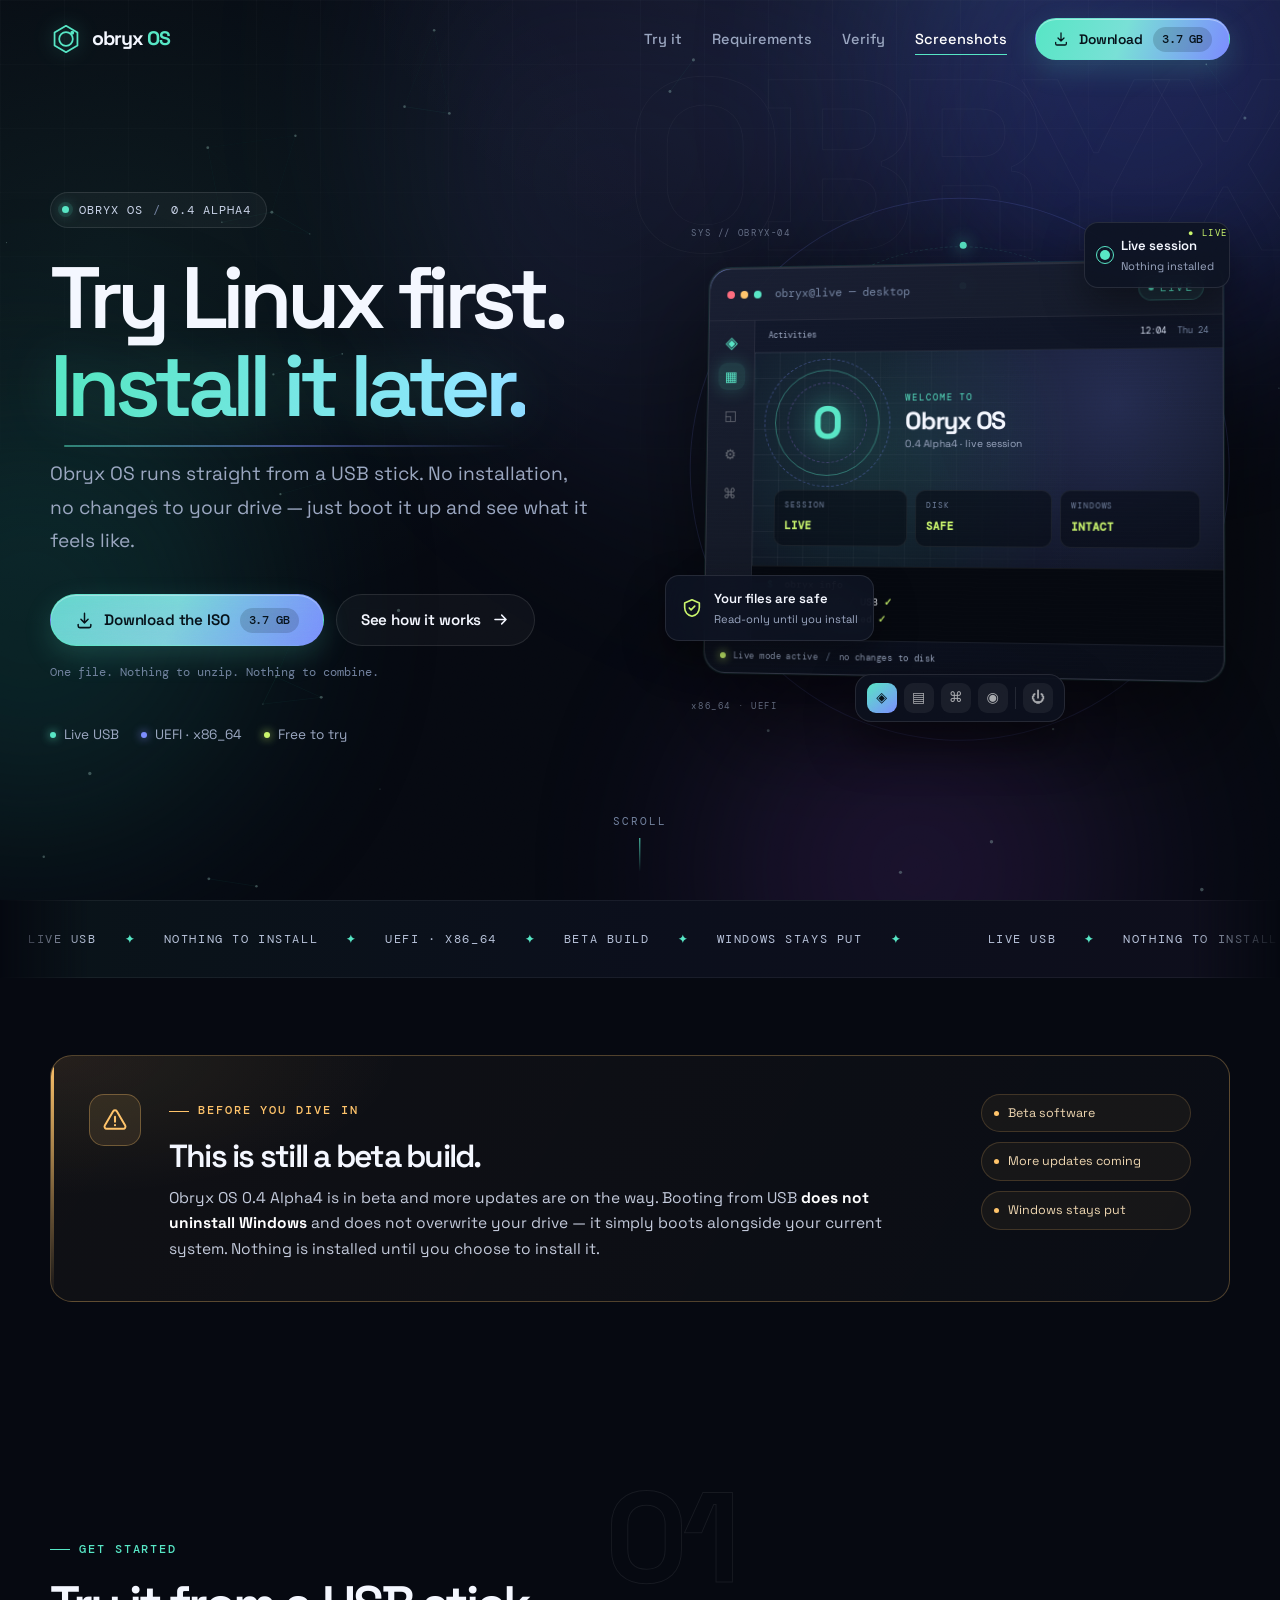
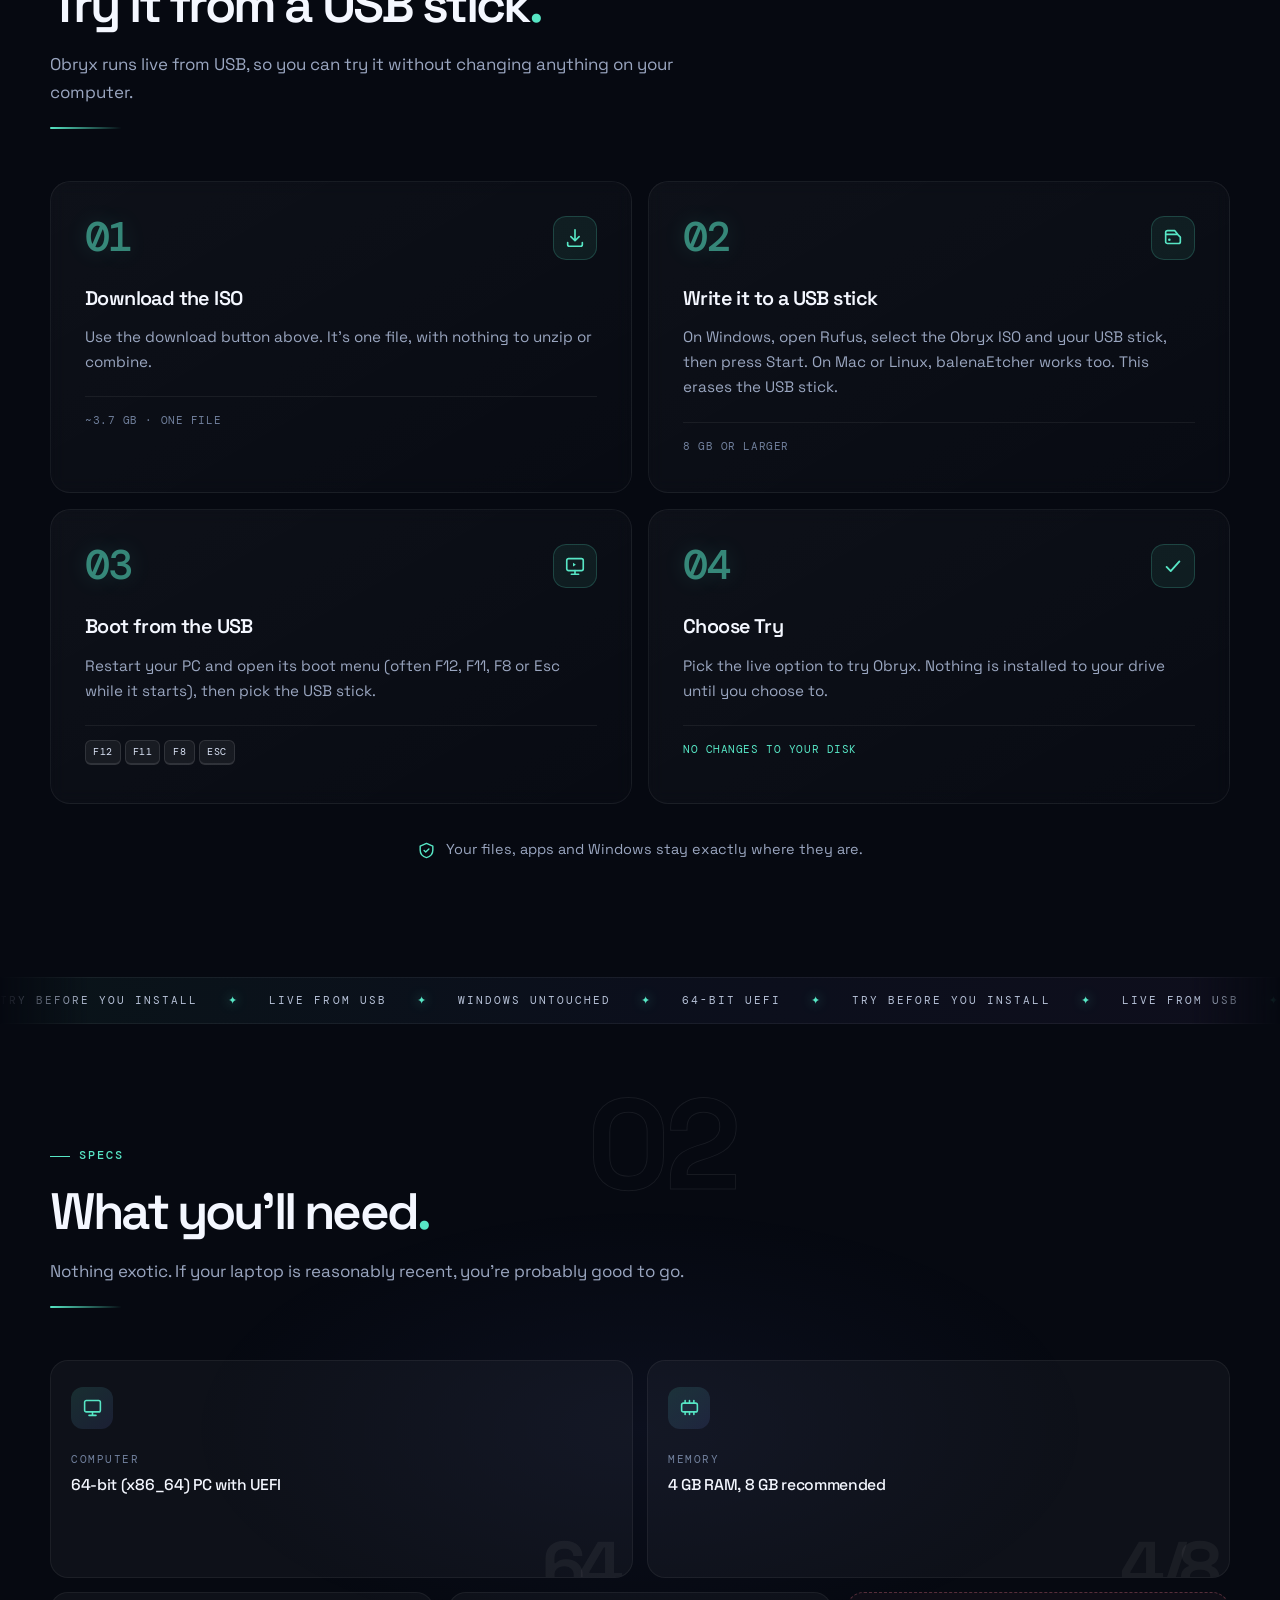
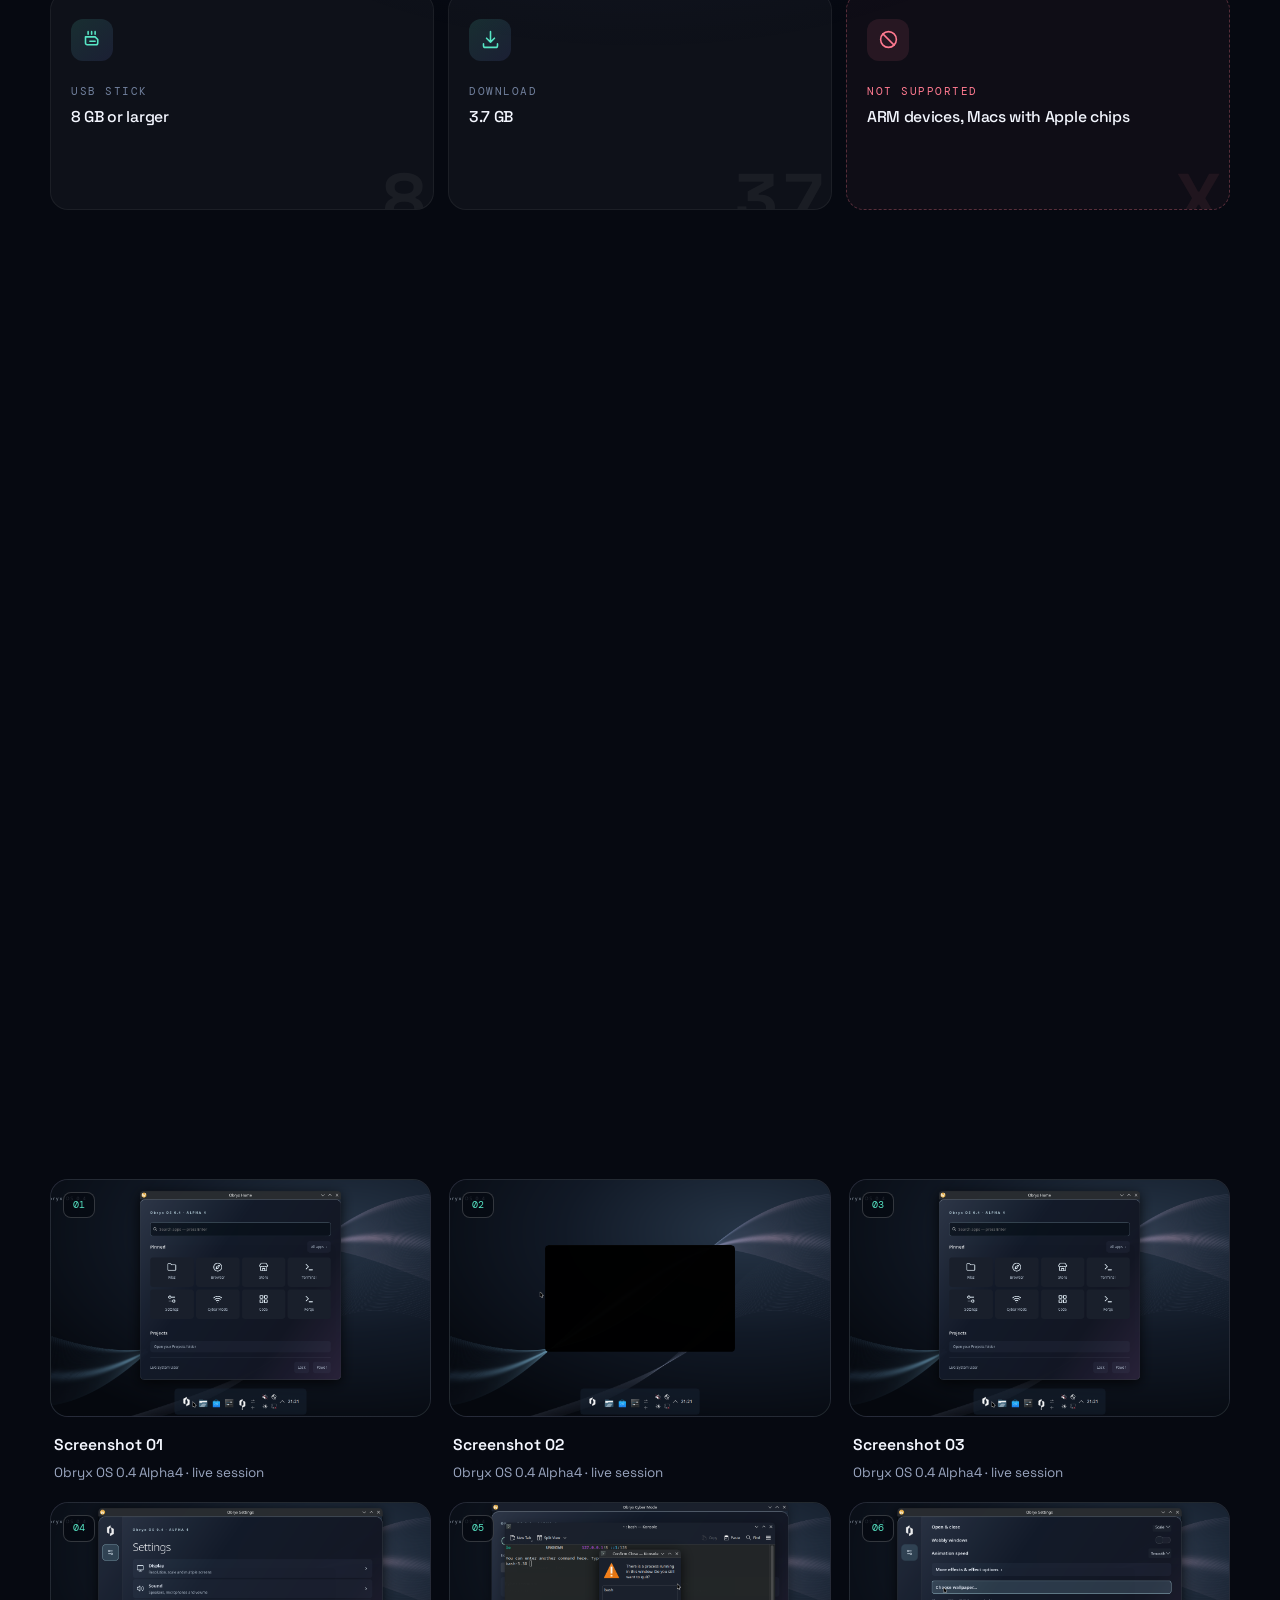
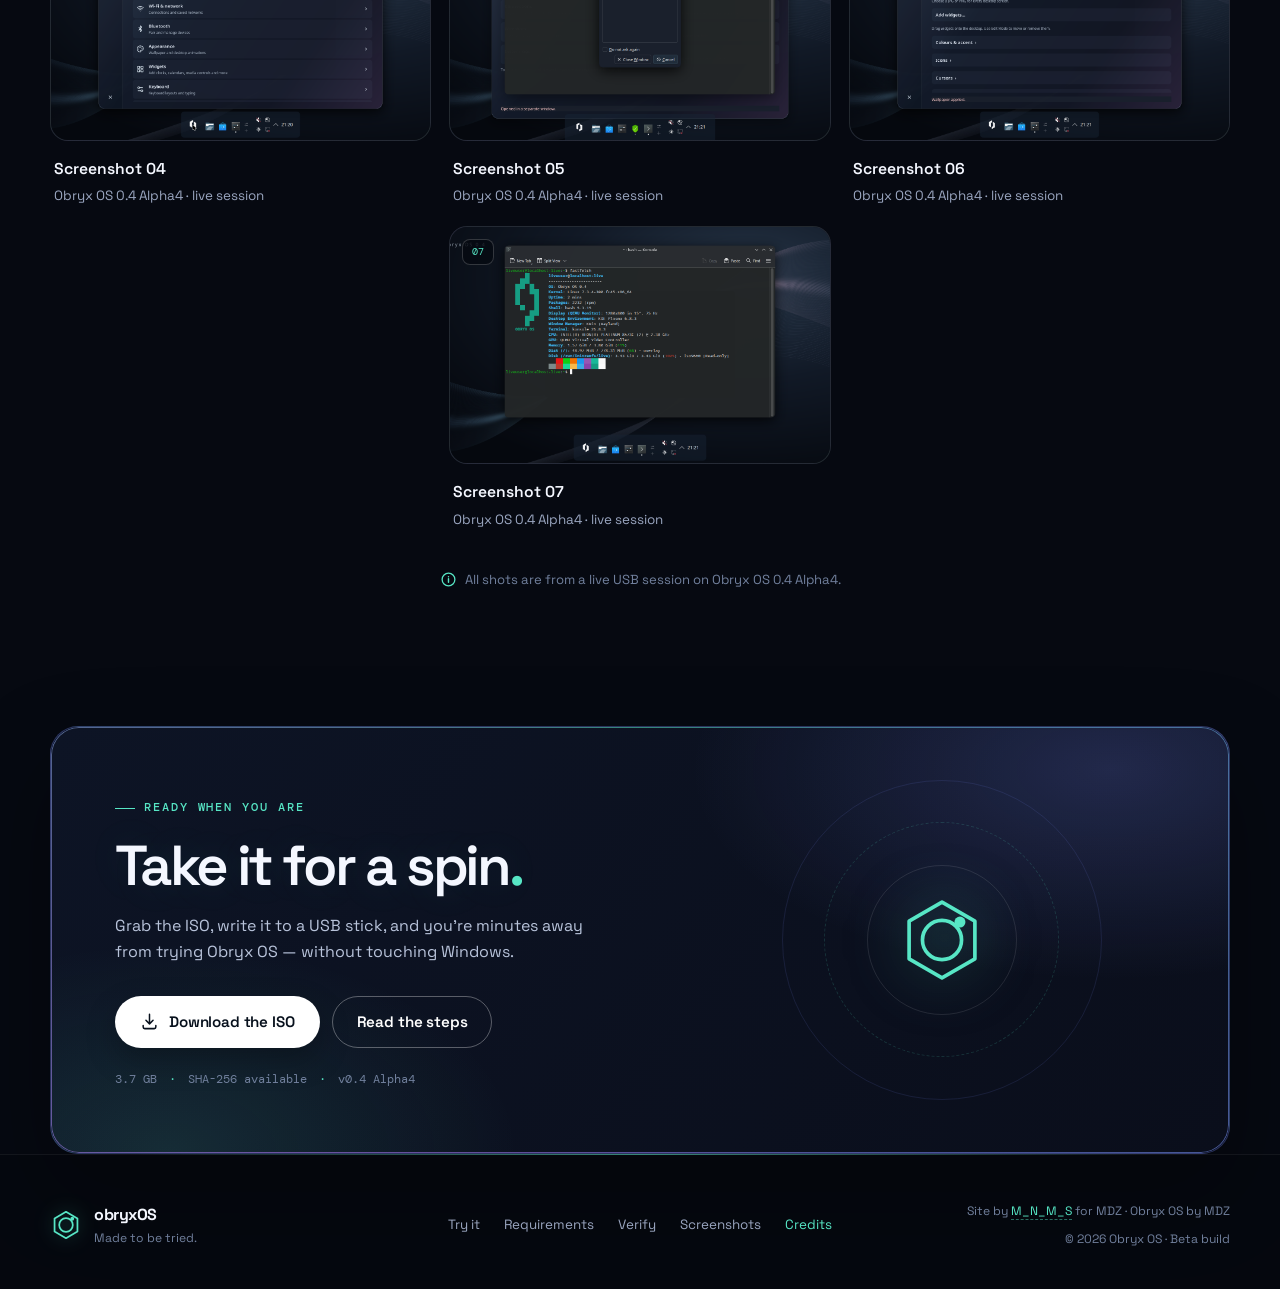
==== commit 776a16a1: "Credit-link" ====
--- a/index.html
+++ b/index.html
@@ -12,7 +12,7 @@
   <link href="https://fonts.googleapis.com/css2?family=DM+Mono:wght@400;500&family=Space+Grotesk:wght@400;500;600;700&display=swap" rel="stylesheet">
   <link rel="stylesheet" href="styles.css?v=3">
   <link rel="stylesheet" href="enhance.css?v=10">
-  <link rel="stylesheet" href="ultra.css?v=3">
+  <link rel="stylesheet" href="ultra.css?v=4">
   <script src="script.js?v=13" defer></script>
 </head>
 <body>
@@ -443,7 +443,7 @@
         <a href="#try">Try it</a><a href="#requirements">Requirements</a><a href="#verify">Verify</a><a href="#screenshots">Screenshots</a><a href="#credits" data-open-credits>Credits</a>
       </nav>
       <div class="footer-end">
-        <span>Site by M_N_M_S for MDZ · Obryx OS by MDZ</span>
+        <span>Site by <a class="credit-link" href="https://guns.lol/m_n_m_s" target="_blank" rel="noopener noreferrer">M_N_M_S</a> for MDZ · Obryx OS by MDZ</span>
         <span>© 2026 Obryx OS · Beta build</span>
         <a class="back-top" href="#top">Back to top <svg viewBox="0 0 24 24" fill="none" aria-hidden="true"><path d="M12 19V5m0 0-6 6m6-6 6 6" stroke="currentColor" stroke-width="1.9" stroke-linecap="round" stroke-linejoin="round"/></svg></a>
       </div>
@@ -494,7 +494,7 @@
       <div class="credits-grid">
         <div class="credit-item">
           <small>The website</small>
-          <strong>M_N_M_S</strong>
+          <strong><a class="credit-link" href="https://guns.lol/m_n_m_s" target="_blank" rel="noopener noreferrer">M_N_M_S</a></strong>
           <span>Made this site <em>for MDZ</em>.</span>
         </div>
         <div class="credit-item">
--- a/ultra.css
+++ b/ultra.css
@@ -238,6 +238,15 @@
 }
 .credit-item span { display: block; font-size: .82rem; line-height: 1.5; color: #c3cadb; }
 .credit-item em { font-style: normal; color: #fff; font-weight: 600; }
+.credit-link {
+  color: inherit;
+  text-decoration: none;
+  border-bottom: 1px dashed rgba(87,230,197,.45);
+  transition: color .2s ease, border-color .2s ease, text-shadow .2s ease;
+}
+.credit-link:hover { color: #fff; border-bottom-color: var(--teal); text-shadow: 0 0 18px rgba(87,230,197,.6); }
+.credit-link:focus-visible { outline: 2px solid var(--teal); outline-offset: 3px; border-radius: 2px; }
+.footer-end .credit-link { color: var(--teal); }
 @keyframes credit-in { from { opacity: 0; transform: translateY(12px); } }
 .footer-links a[data-open-credits] { color: var(--teal); }
 @media (max-width: 560px) { .credits-grid { grid-template-columns: 1fr; } }
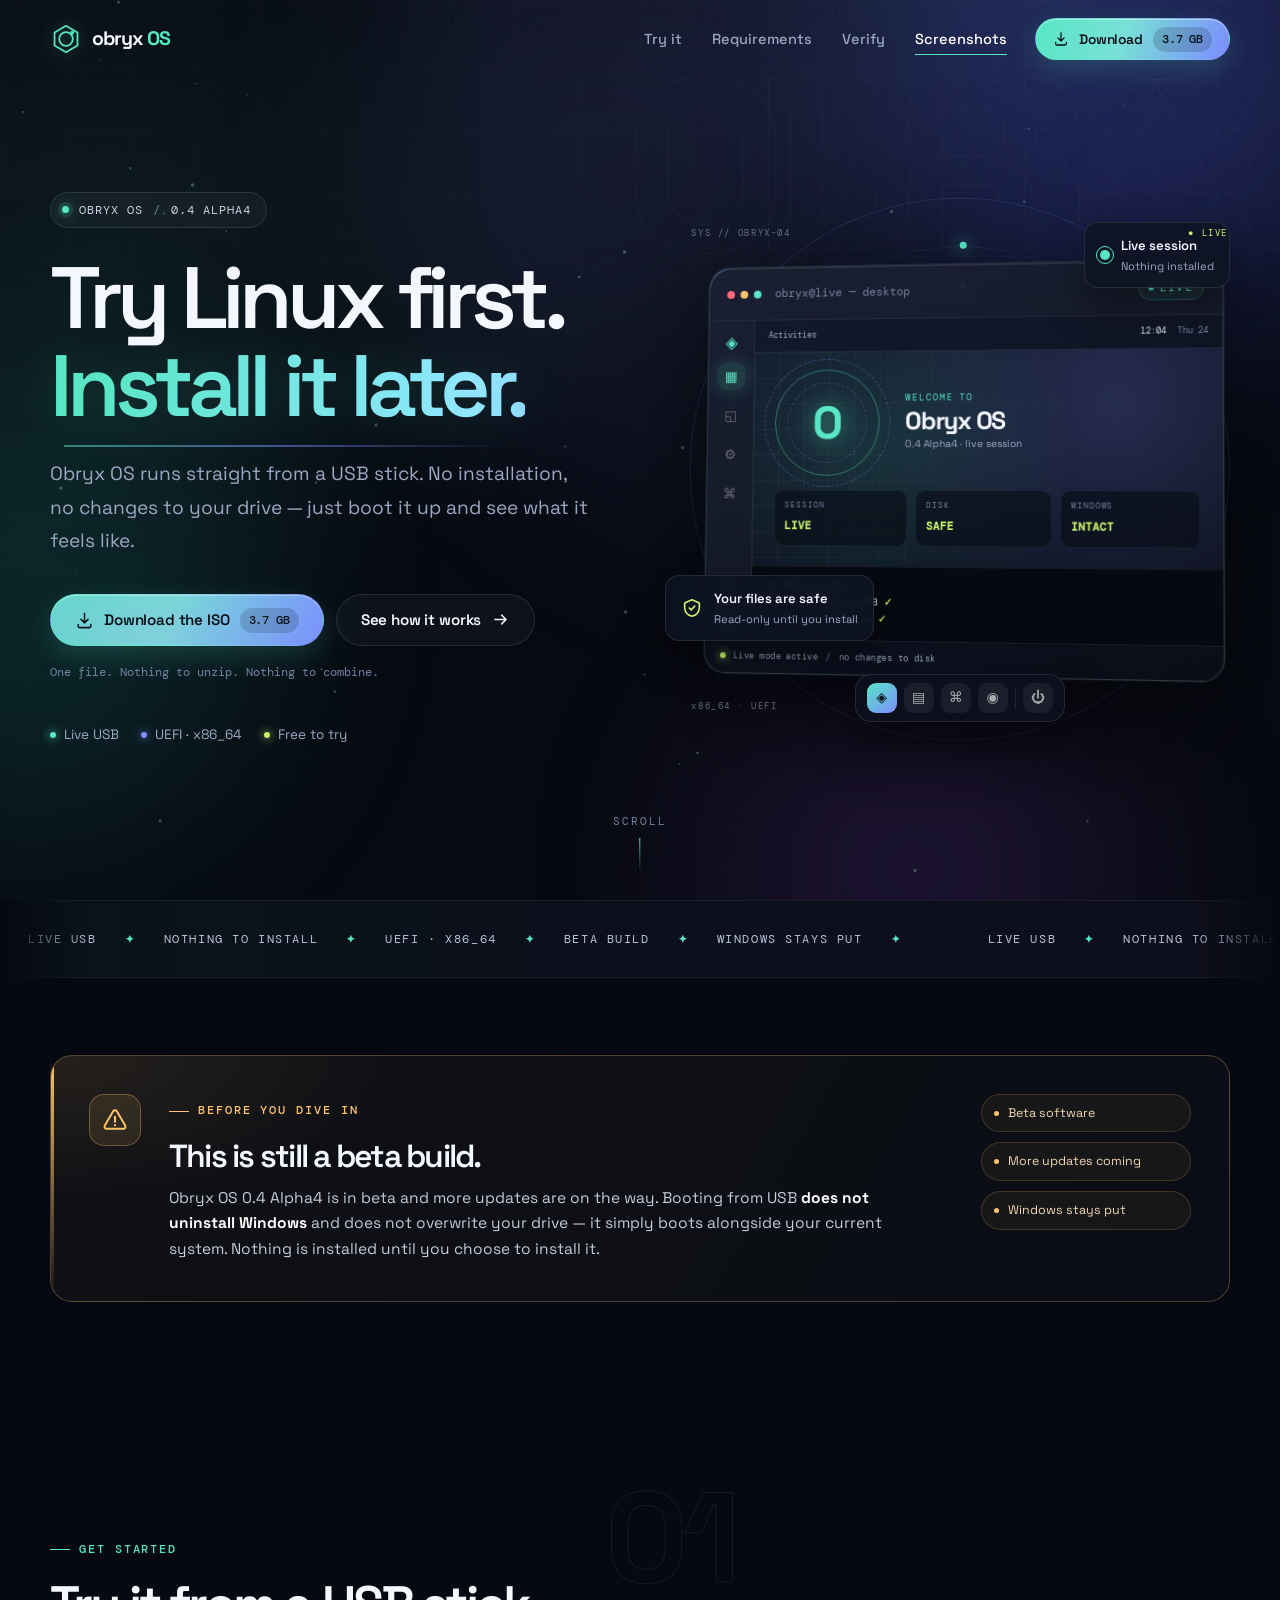
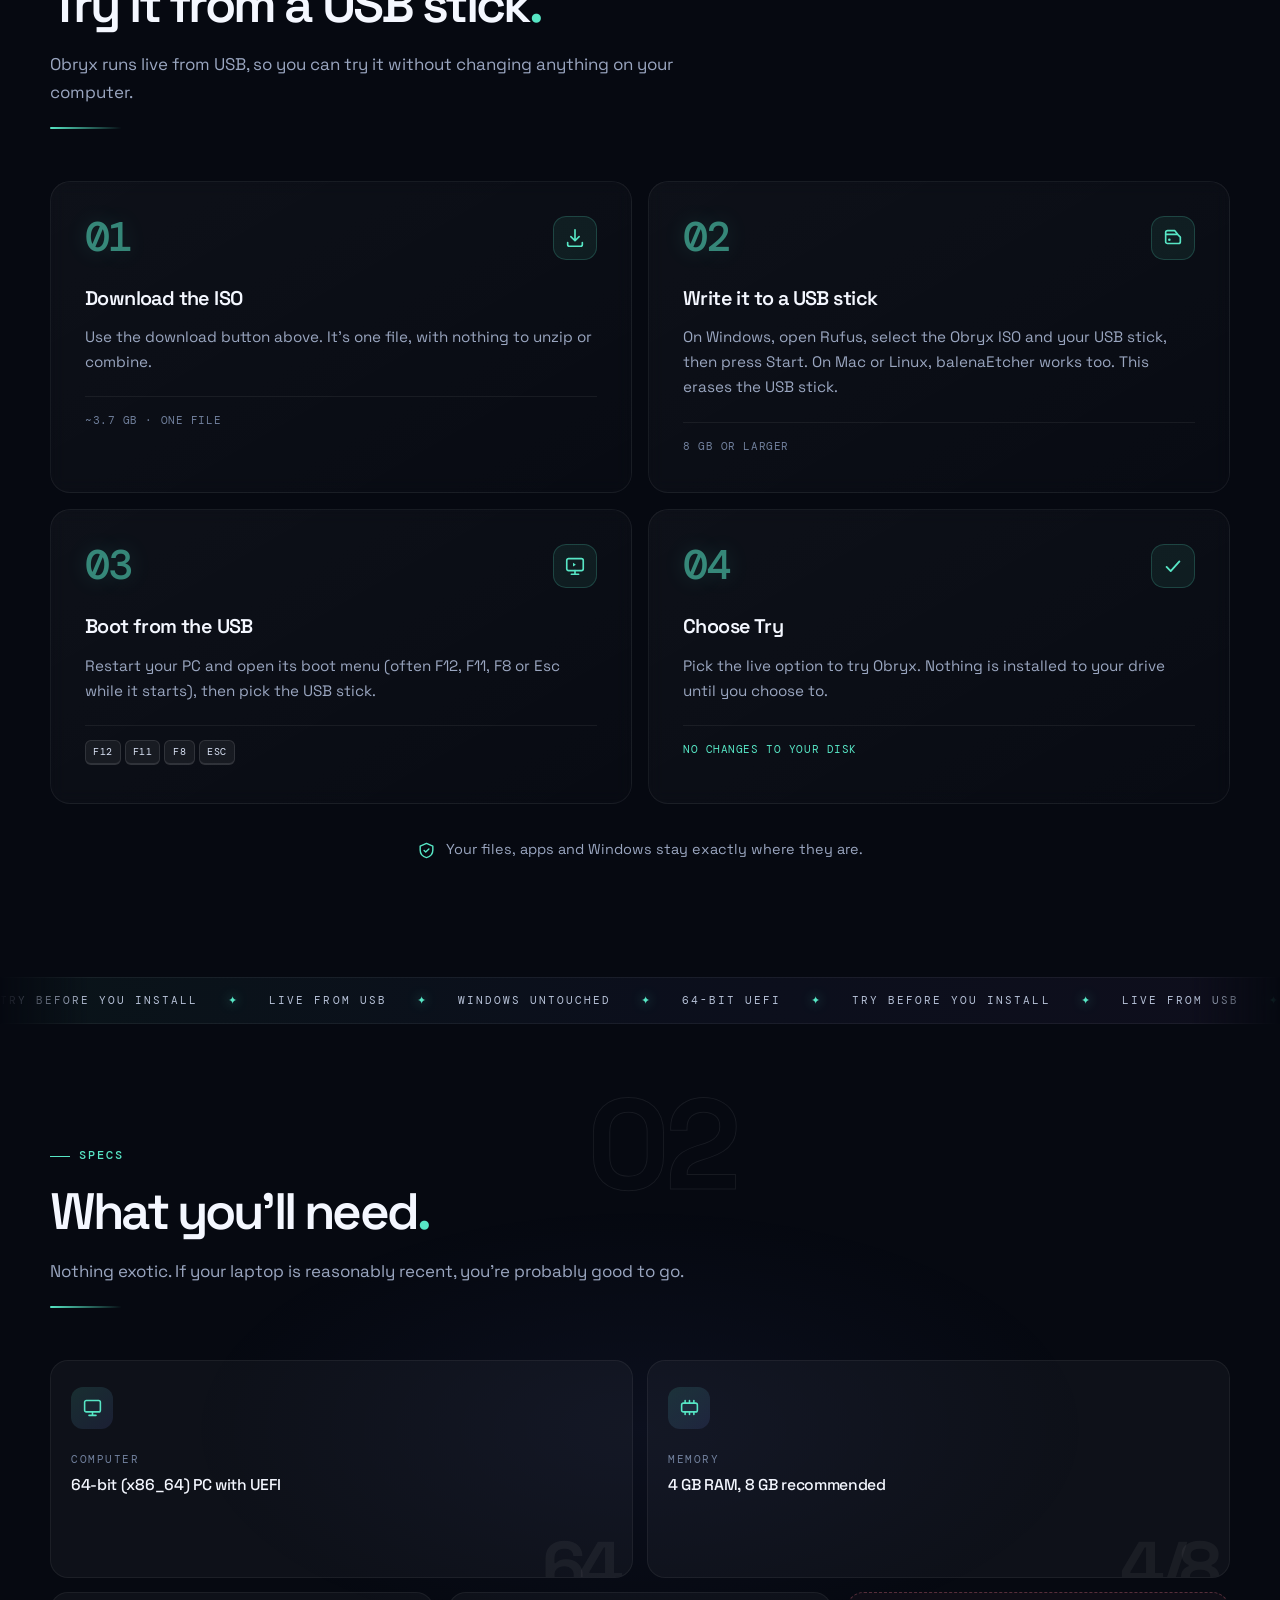
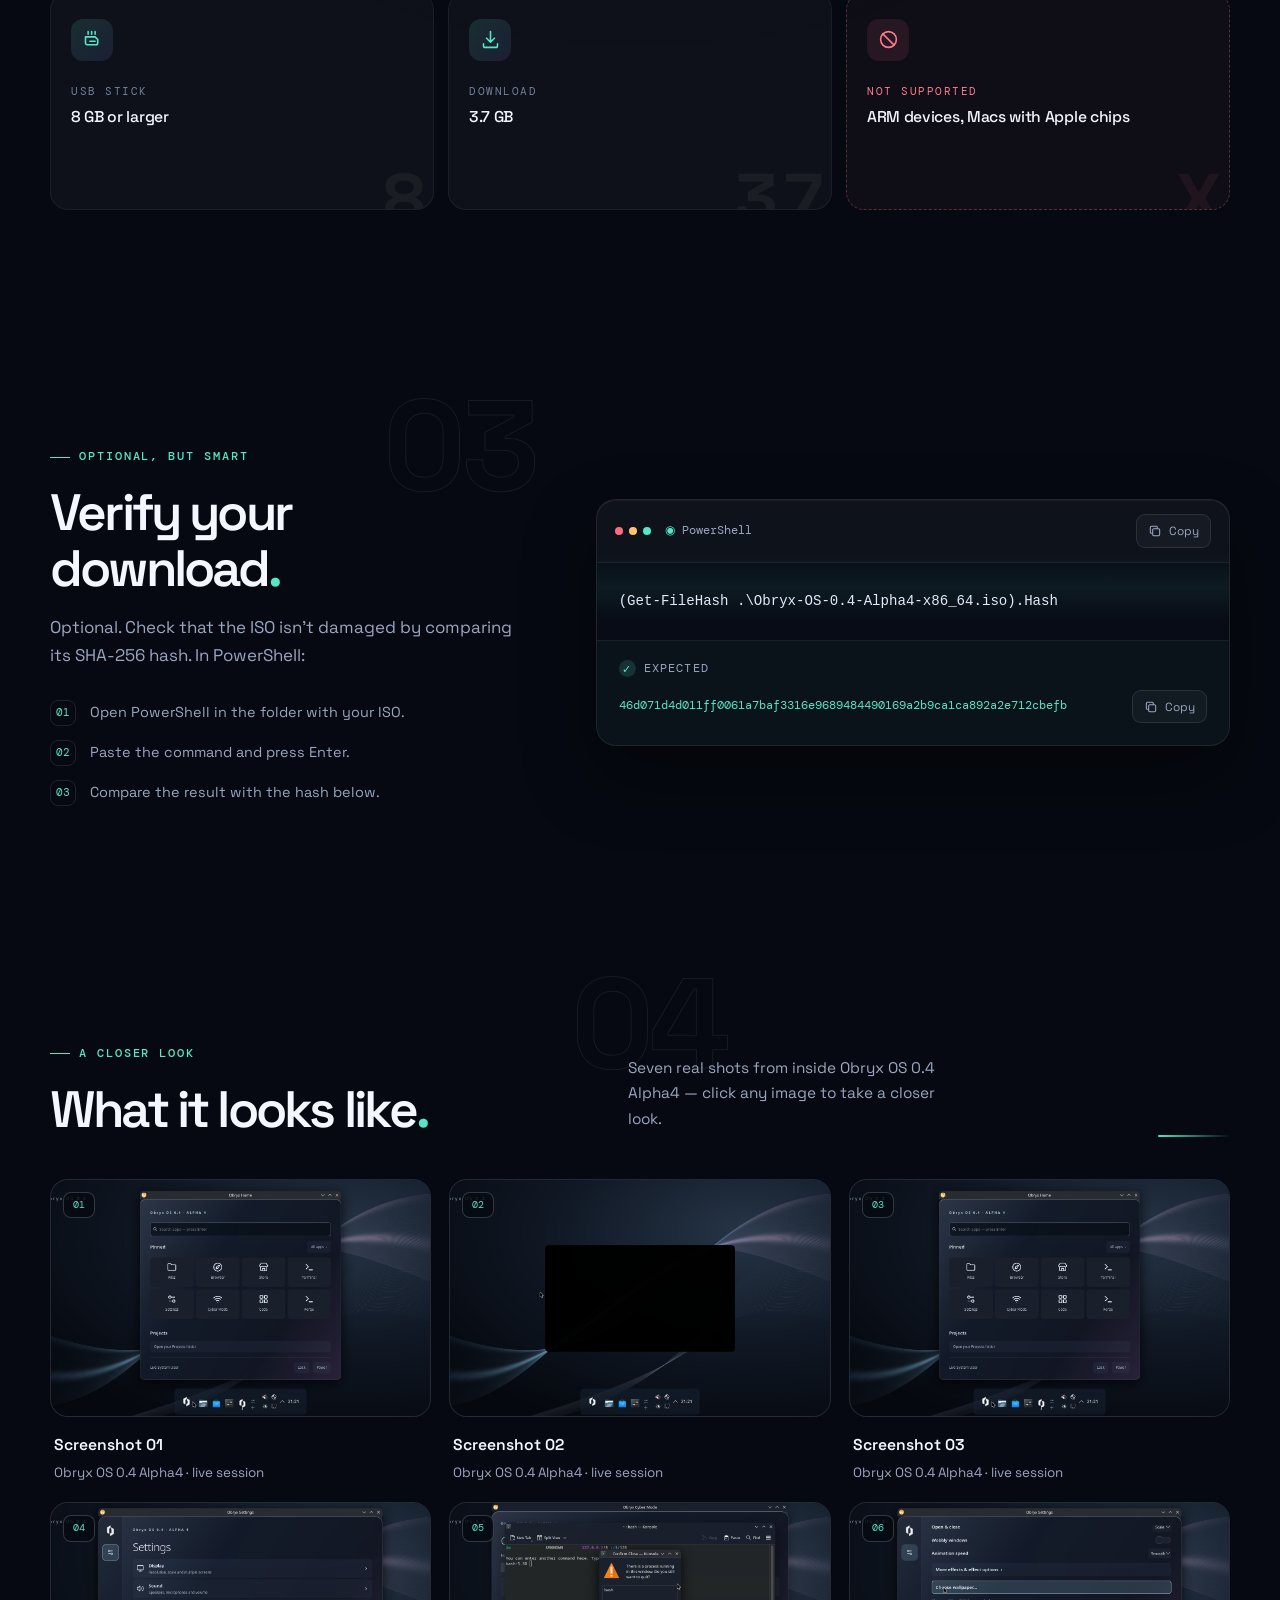
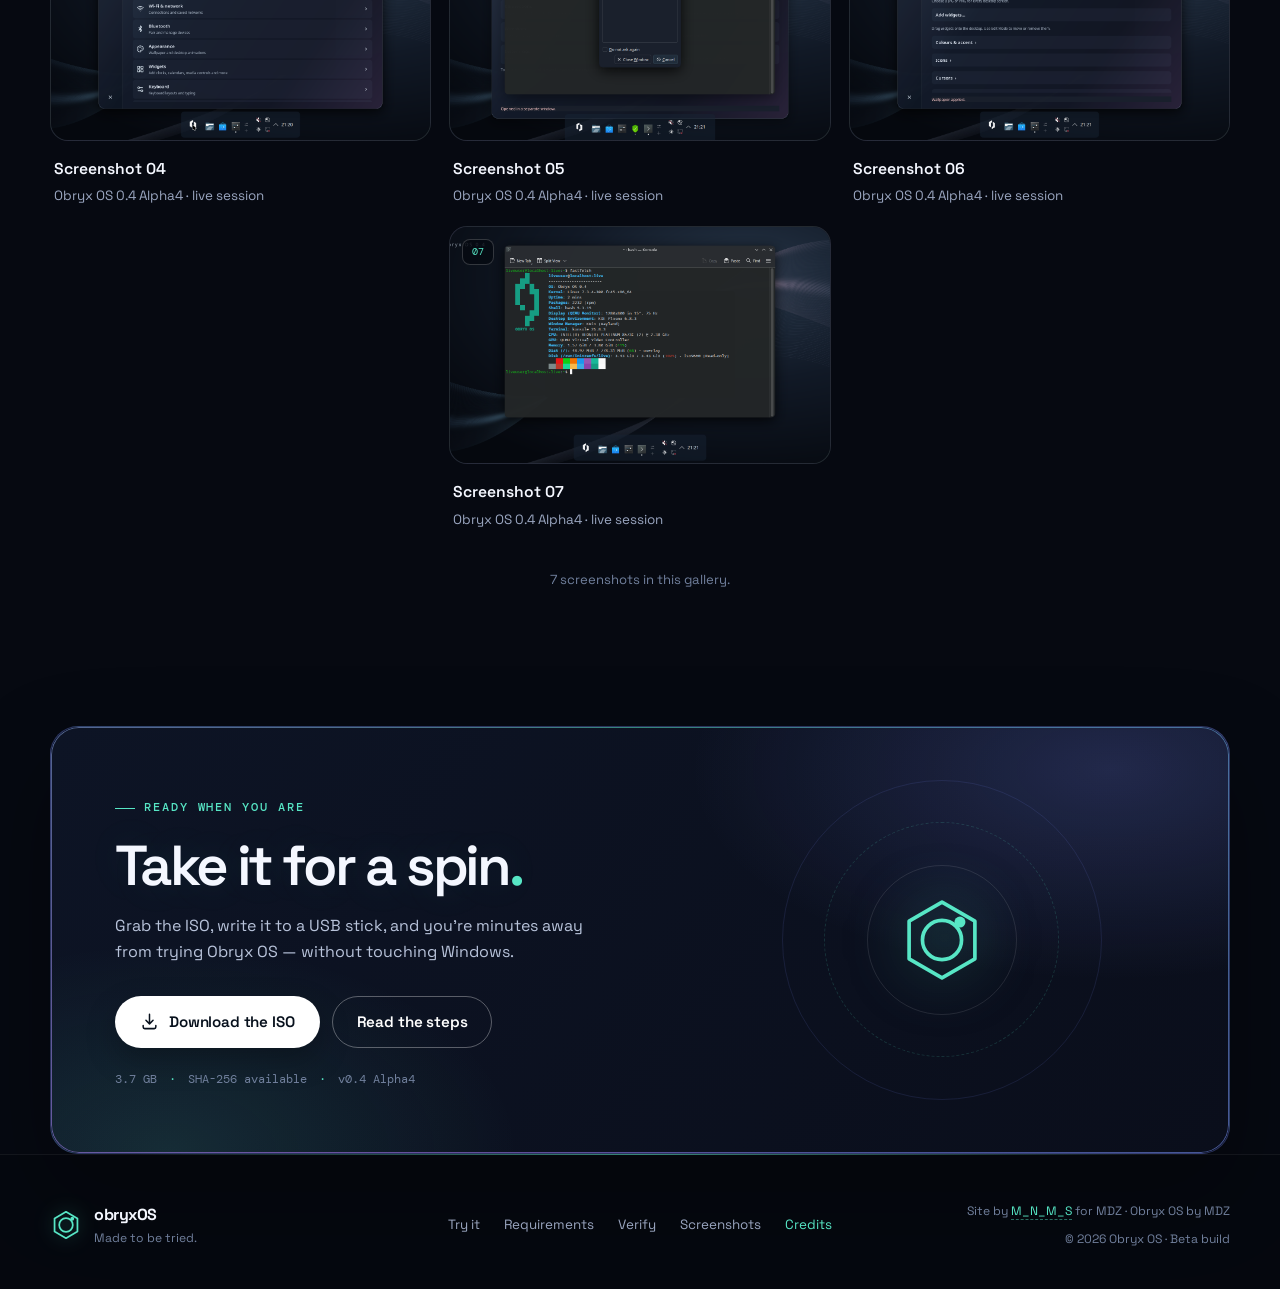
==== commit 9c57b84f: "Admin-gallery" ====
--- a/index.html
+++ b/index.html
@@ -13,7 +13,7 @@
   <link rel="stylesheet" href="styles.css?v=3">
   <link rel="stylesheet" href="enhance.css?v=10">
   <link rel="stylesheet" href="ultra.css?v=4">
-  <script src="script.js?v=13" defer></script>
+  <script src="script.js?v=15" defer></script>
 </head>
 <body>
   <!-- Desktop-only gate: shown automatically on phones and tablets. -->
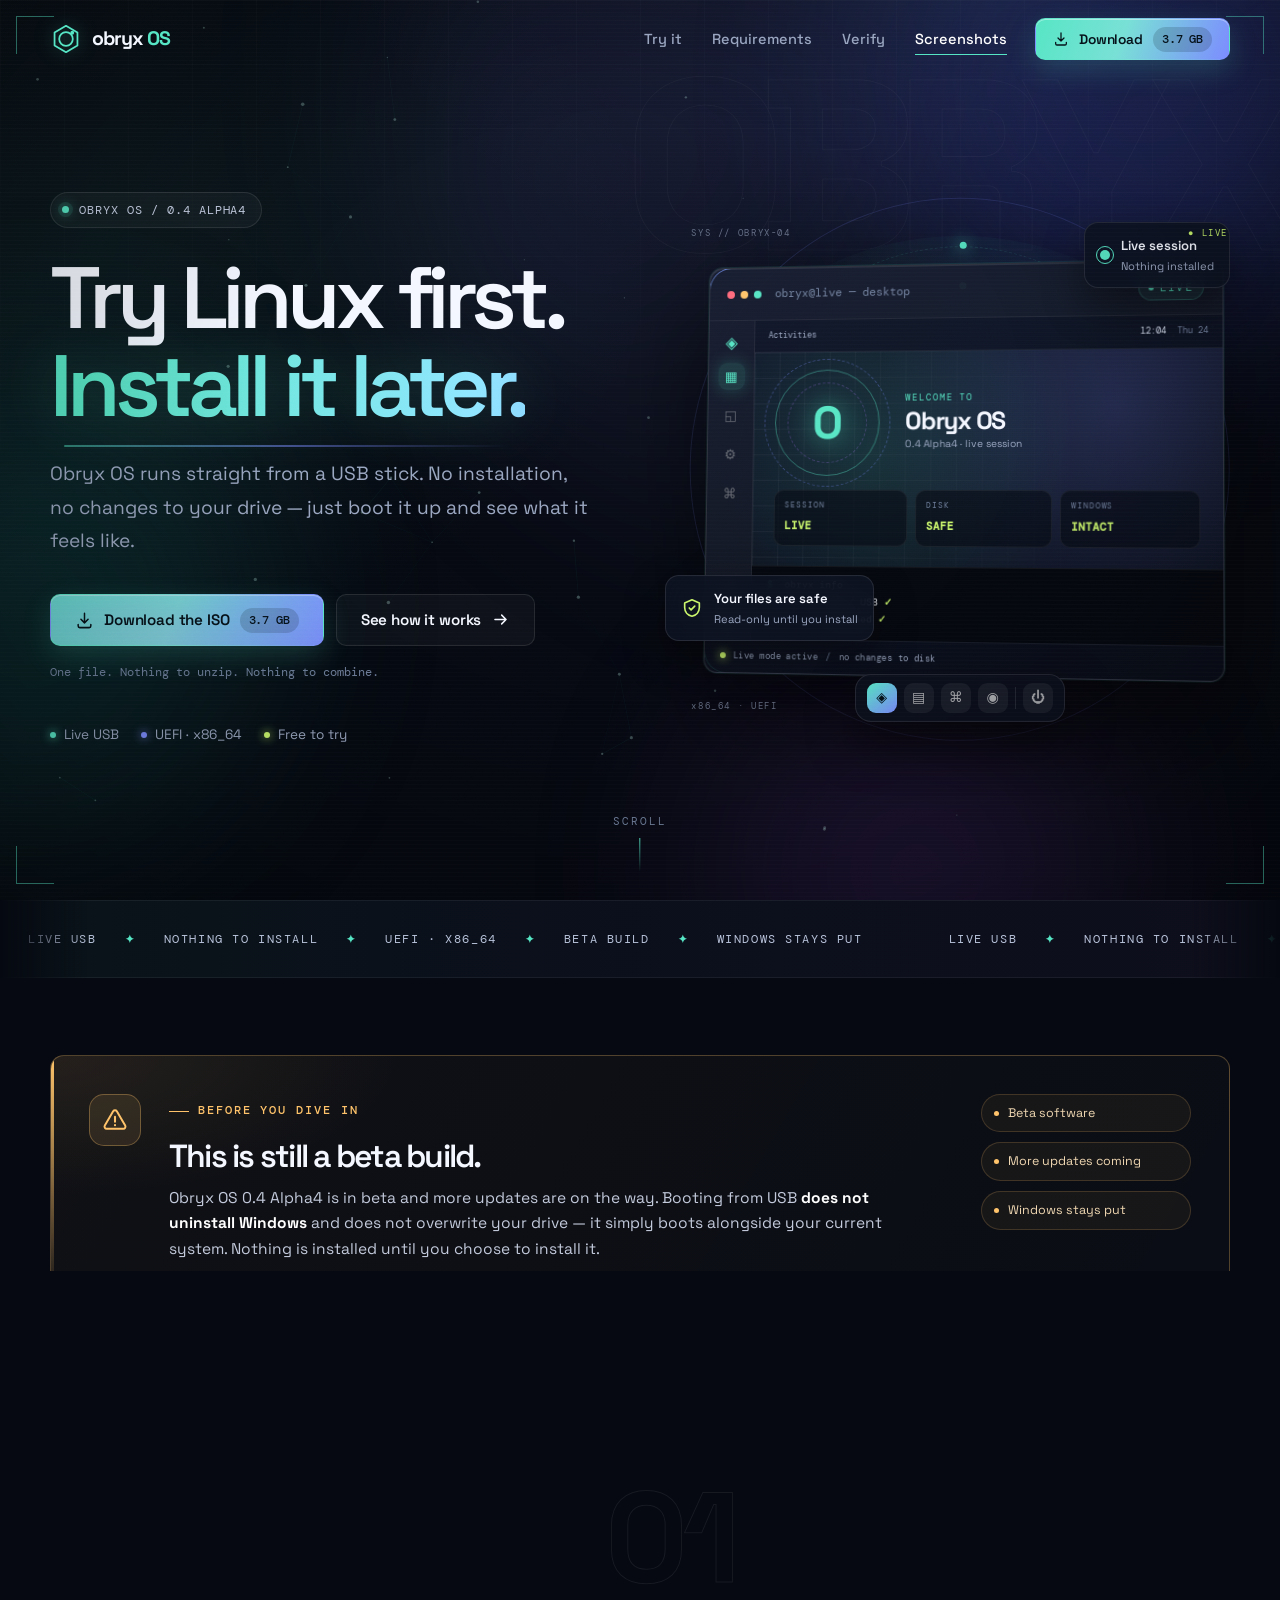
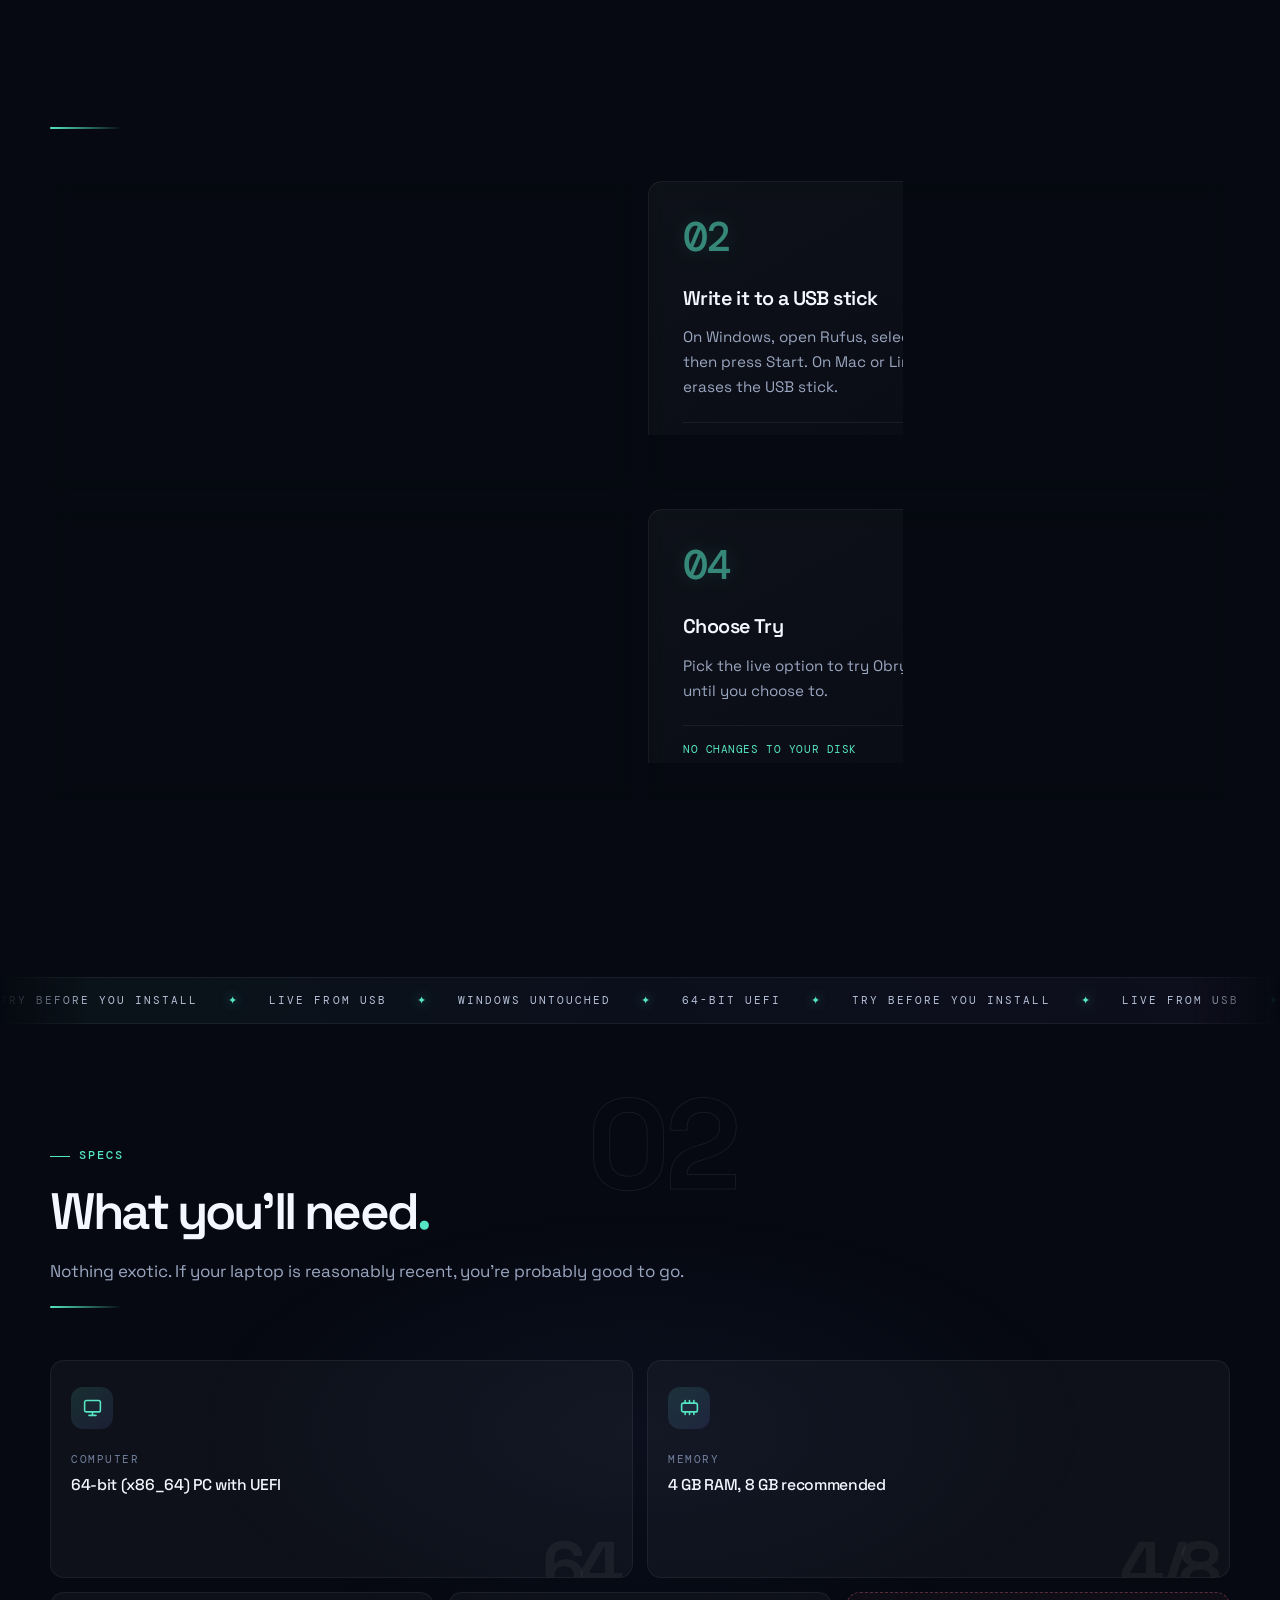
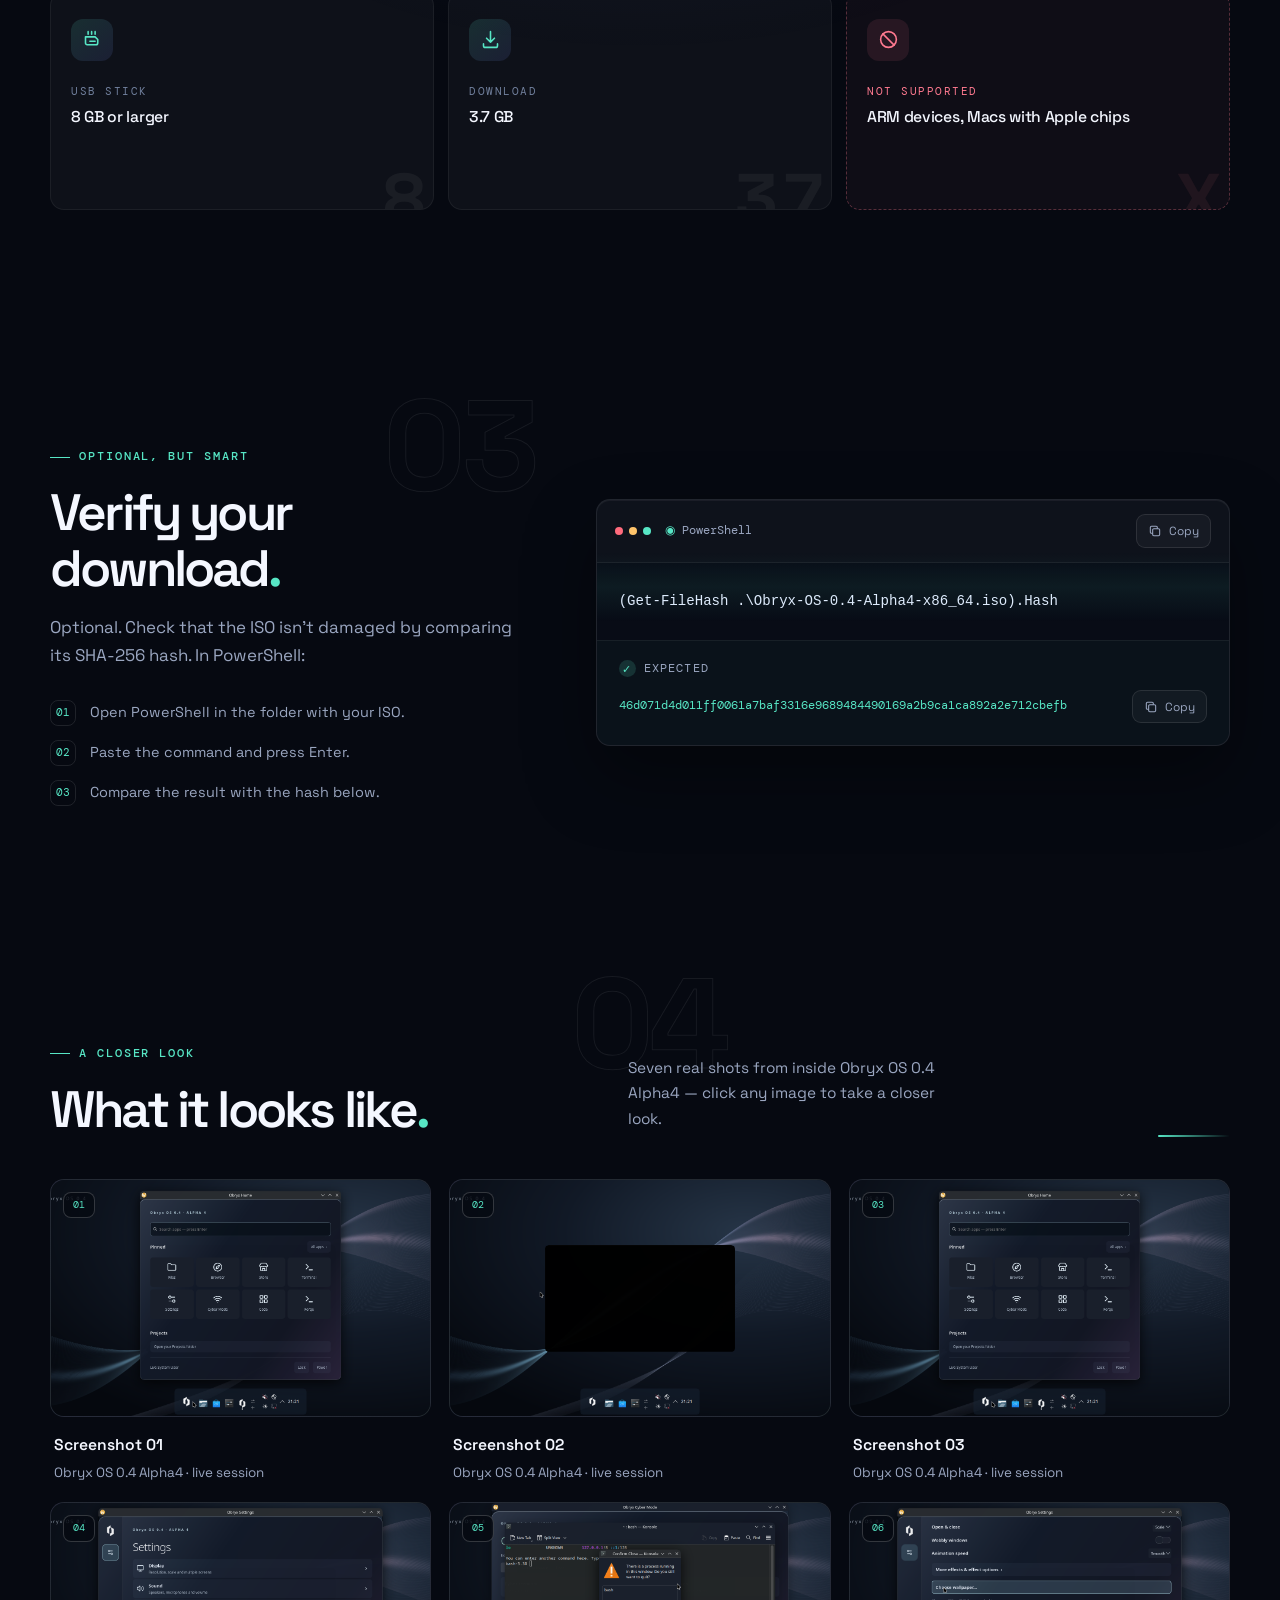
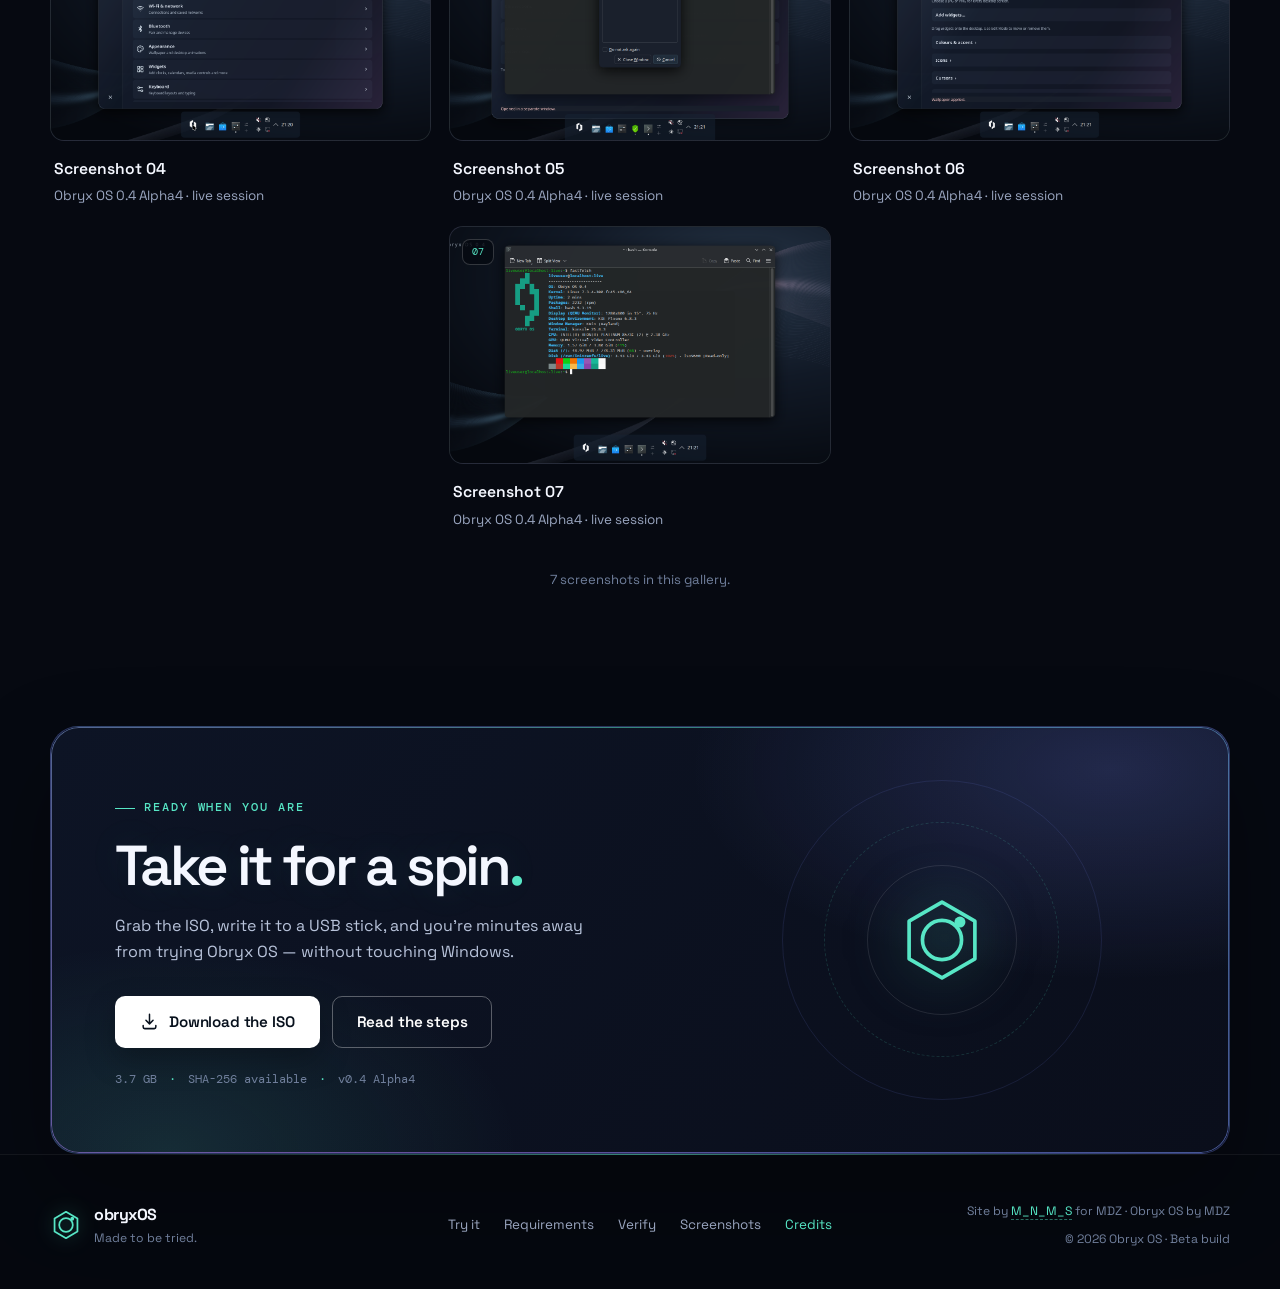
==== commit c8df59fc: "Admin-style-controls" ====
--- a/index.html
+++ b/index.html
@@ -12,8 +12,8 @@
   <link href="https://fonts.googleapis.com/css2?family=DM+Mono:wght@400;500&family=Space+Grotesk:wght@400;500;600;700&display=swap" rel="stylesheet">
   <link rel="stylesheet" href="styles.css?v=3">
   <link rel="stylesheet" href="enhance.css?v=10">
-  <link rel="stylesheet" href="ultra.css?v=4">
-  <script src="script.js?v=15" defer></script>
+  <link rel="stylesheet" href="ultra.css?v=5">
+  <script src="script.js?v=16" defer></script>
 </head>
 <body>
   <!-- Desktop-only gate: shown automatically on phones and tablets. -->
@@ -45,6 +45,13 @@
     <span class="aurora-grid"></span>
   </div>
 
+  <!-- Admin-controlled atmosphere: scanlines, vignette, corner brackets. -->
+  <div class="obryx-fx" aria-hidden="true">
+    <span class="obryx-scanlines"></span>
+    <span class="obryx-vignette"></span>
+    <span class="obryx-corners"><i></i><i></i><i></i><i></i></span>
+  </div>
+
   <header class="site-header" id="siteHeader">
     <nav class="nav container" aria-label="Main navigation">
       <a class="brand" href="#top" aria-label="Obryx OS — back to top">
@@ -80,9 +87,9 @@
       <canvas class="particle-field" id="particleField" aria-hidden="true"></canvas>
       <div class="container hero-grid">
         <div class="hero-copy">
-          <div class="eyebrow reveal"><span class="eyebrow-dot"></span> Obryx OS <span class="eyebrow-sep">/</span> 0.4 Alpha4</div>
-          <h1 class="reveal" style="--delay:.06s">Try Linux first.<br><span class="gradient-text">Install it later.</span></h1>
-          <p class="hero-lead reveal" style="--delay:.12s">Obryx OS runs straight from a USB stick. No installation, no changes to your drive — just boot it up and see what it feels like.</p>
+          <div class="eyebrow reveal"><span class="eyebrow-dot"></span> <span data-copy-text="eyebrow">Obryx OS / 0.4 Alpha4</span></div>
+          <h1 class="reveal" style="--delay:.06s"><span data-copy-text="heroTop">Try Linux first.</span><br><span class="gradient-text" data-copy-text="heroAccent">Install it later.</span></h1>
+          <p class="hero-lead reveal" style="--delay:.12s" data-copy-text="heroLead">Obryx OS runs straight from a USB stick. No installation, no changes to your drive — just boot it up and see what it feels like.</p>
           <div class="hero-actions reveal" style="--delay:.18s">
             <a class="btn btn--primary btn--glow" href="#" data-download>
               <svg viewBox="0 0 24 24" fill="none" aria-hidden="true"><path d="M12 3v12m0 0 4.5-4.5M12 15l-4.5-4.5M4 17v2a2 2 0 0 0 2 2h12a2 2 0 0 0 2-2v-2" stroke="currentColor" stroke-width="1.9" stroke-linecap="round" stroke-linejoin="round"/></svg>
@@ -93,7 +100,7 @@
               <svg viewBox="0 0 24 24" fill="none" aria-hidden="true"><path d="M5 12h14m0 0-5.5-5.5M19 12l-5.5 5.5" stroke="currentColor" stroke-width="1.9" stroke-linecap="round" stroke-linejoin="round"/></svg>
             </a>
           </div>
-          <p class="hero-fineprint reveal" style="--delay:.24s">One file. Nothing to unzip. Nothing to combine.</p>
+          <p class="hero-fineprint reveal" style="--delay:.24s" data-copy-text="fineprint">One file. Nothing to unzip. Nothing to combine.</p>
           <ul class="hero-chips reveal" style="--delay:.3s" aria-label="Highlights">
             <li><span class="chip-dot chip-dot--teal"></span> Live USB</li>
             <li><span class="chip-dot chip-dot--indigo"></span> UEFI · x86_64</li>
--- a/ultra.css
+++ b/ultra.css
@@ -3,6 +3,17 @@
    Loaded last. Pure enhancement: remove this file and everything
    still works. Respects reduced motion and touch devices.
    ============================================================ */
+
+/* ── Admin-controlled style variables (set by script.js) ──── */
+:root {
+  --obryx-glow: 1.1;
+  --obryx-grain: .055;
+  --obryx-scan: .12;
+  --obryx-vignette: .35;
+  --obryx-radius: 14px;
+  --obryx-speed: 1;
+  --obryx-hero: 1;
+}
 
 /* ── Layer order + admin-controlled themes / toggles ──────── */
 :root[data-accent="indigo"] { --teal: #7c8cff; --indigo: #57e6c5; }
@@ -11,6 +22,48 @@
 .no-particles .particle-field,
 .no-ticker .ticker,
 .no-back-top .back-top { display: none !important; }
+
+/* ── Atmosphere overlays: scanlines, vignette, HUD corners ── */
+.obryx-fx {
+  position: fixed;
+  inset: 0;
+  z-index: 96;
+  pointer-events: none;
+  overflow: hidden;
+}
+.obryx-scanlines,
+.obryx-vignette,
+.obryx-corners { position: absolute; inset: 0; pointer-events: none; }
+.obryx-scanlines {
+  opacity: var(--obryx-scan);
+  background: repeating-linear-gradient(
+    to bottom,
+    rgba(255, 255, 255, .075) 0 1px,
+    transparent 1px 4px
+  );
+  mix-blend-mode: overlay;
+  animation: scan-drift calc(8s / var(--obryx-speed)) linear infinite;
+}
+@keyframes scan-drift { to { background-position: 0 40px; } }
+.obryx-vignette {
+  opacity: var(--obryx-vignette);
+  background: radial-gradient(ellipse at 50% 45%, transparent 42%, rgba(0, 0, 0, .8) 100%);
+}
+.no-scan .obryx-scanlines,
+.no-vignette .obryx-vignette,
+.no-corners .obryx-corners { display: none !important; }
+.obryx-corners i {
+  position: absolute;
+  width: 38px;
+  height: 38px;
+  border: 0 solid rgba(87, 230, 197, .42);
+  animation: corner-breathe calc(4s / var(--obryx-speed)) ease-in-out infinite;
+}
+.obryx-corners i:nth-child(1) { top: 16px; left: 16px; border-top-width: 1px; border-left-width: 1px; }
+.obryx-corners i:nth-child(2) { top: 16px; right: 16px; border-top-width: 1px; border-right-width: 1px; }
+.obryx-corners i:nth-child(3) { bottom: 16px; left: 16px; border-bottom-width: 1px; border-left-width: 1px; }
+.obryx-corners i:nth-child(4) { bottom: 16px; right: 16px; border-bottom-width: 1px; border-right-width: 1px; }
+@keyframes corner-breathe { 50% { opacity: .25; } }
 
 .hero > .container { position: relative; z-index: 2; }
 .particle-field {
@@ -251,11 +304,53 @@
 .footer-links a[data-open-credits] { color: var(--teal); }
 @media (max-width: 560px) { .credits-grid { grid-template-columns: 1fr; } }
 
+/* ── Admin style controls: radius / glow / speed / hero ──── */
+.req-card, .step, .code-card, .notice-card, .shot-frame, .terminal-card {
+  border-radius: var(--obryx-radius);
+}
+.btn { border-radius: calc(var(--obryx-radius) * .72); }
+.no-grain body::after { display: none !important; }
+body::after { opacity: var(--obryx-grain) !important; }
+.gradient-text {
+  filter: drop-shadow(0 0 calc(26px * var(--obryx-glow)) rgba(87, 230, 197, .22));
+  animation-duration: calc(7s / var(--obryx-speed));
+}
+.btn--glow::before { opacity: calc(.25 * var(--obryx-glow)); animation-duration: calc(9s / var(--obryx-speed)); }
+.terminal-card::before { animation-duration: calc(18s / var(--obryx-speed)); }
+.ticker-track { animation-duration: calc(34s / var(--obryx-speed)); }
+.aurora::after { animation-duration: calc(70s / var(--obryx-speed)); }
+.code-title { animation-duration: calc(4s / var(--obryx-speed)); }
+.hero h1 {
+  font-size: clamp(
+    calc(3.2rem * var(--obryx-hero)),
+    calc(6.8vw * var(--obryx-hero)),
+    calc(6.1rem * var(--obryx-hero))
+  );
+}
+.hero-visual::after {
+  background: radial-gradient(
+    360px circle at var(--mx, 50%) var(--my, 45%),
+    rgba(87, 230, 197, .24),
+    transparent 68%
+  );
+  opacity: var(--obryx-glow);
+}
+.no-hero-shine .hero-visual::after { display: none !important; }
+@media (max-width: 700px) {
+  .hero h1 {
+    font-size: clamp(
+      calc(2.7rem * var(--obryx-hero)),
+      calc(11vw * var(--obryx-hero)),
+      calc(3.6rem * var(--obryx-hero))
+    );
+  }
+}
+
 /* ── Reduced motion: freeze the new decorative bits ──────── */
 @media (prefers-reduced-motion: reduce) {
   .gradient-text, .gradient-text::after, .code-title,
   .terminal-card::before, .section-head::after, .btn--primary::after,
-  .credit-item { animation: none !important; }
+  .obryx-scanlines, .obryx-corners i, .credit-item { animation: none !important; }
   .btn--primary::after, .section-head::after { transition: none; }
   .back-top { transition: none; }
 }
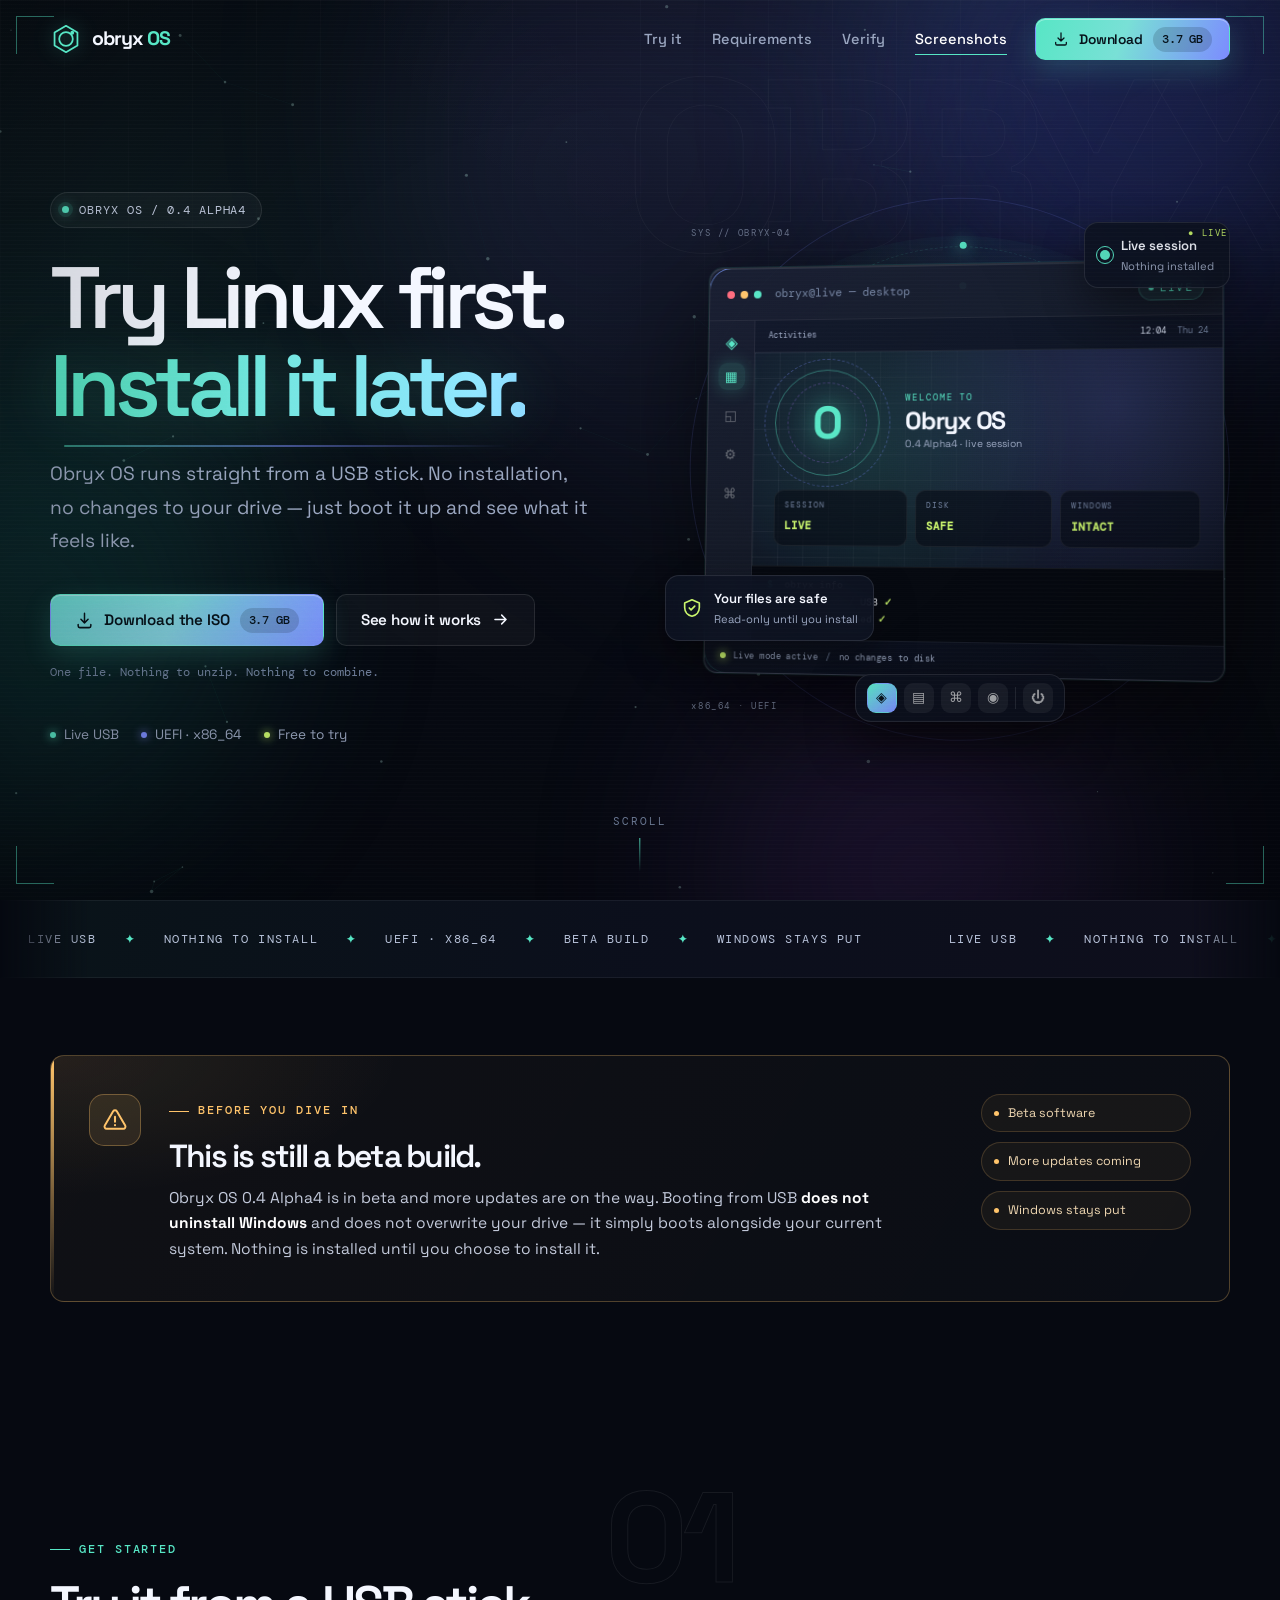
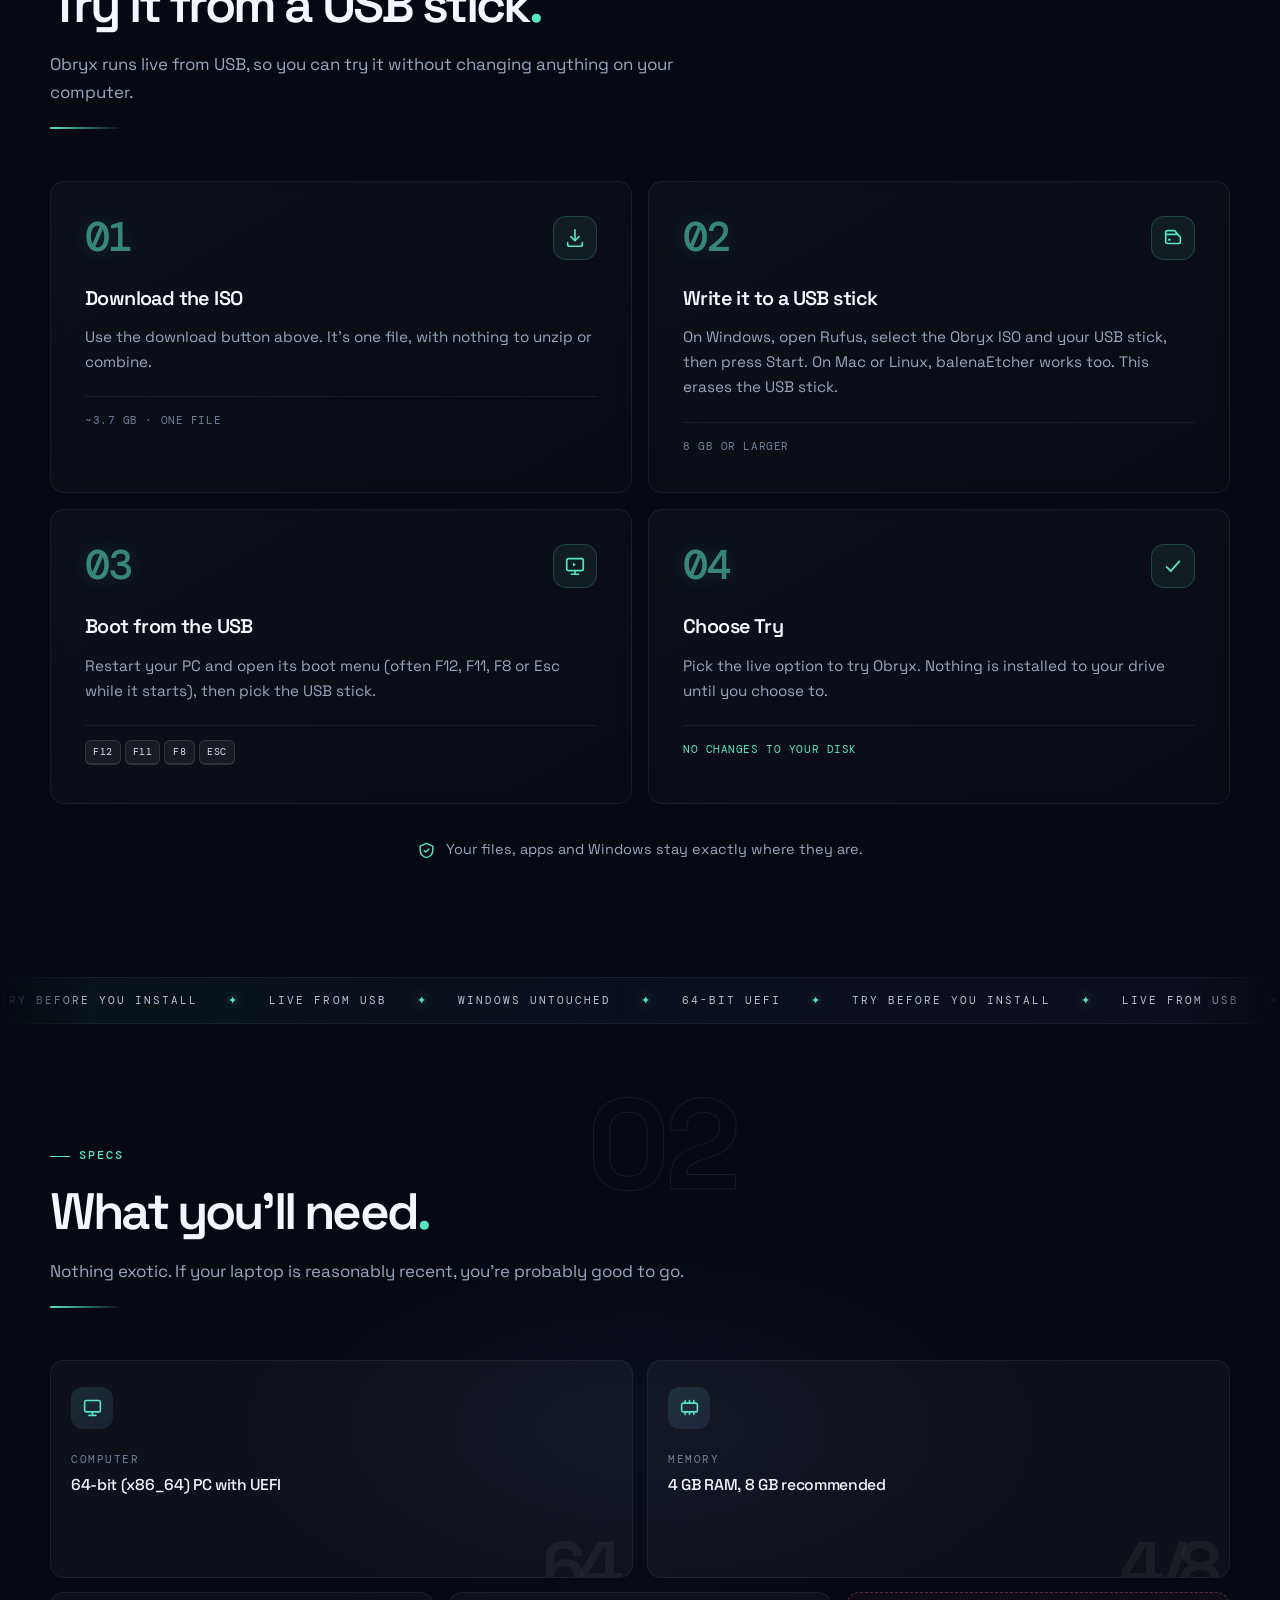
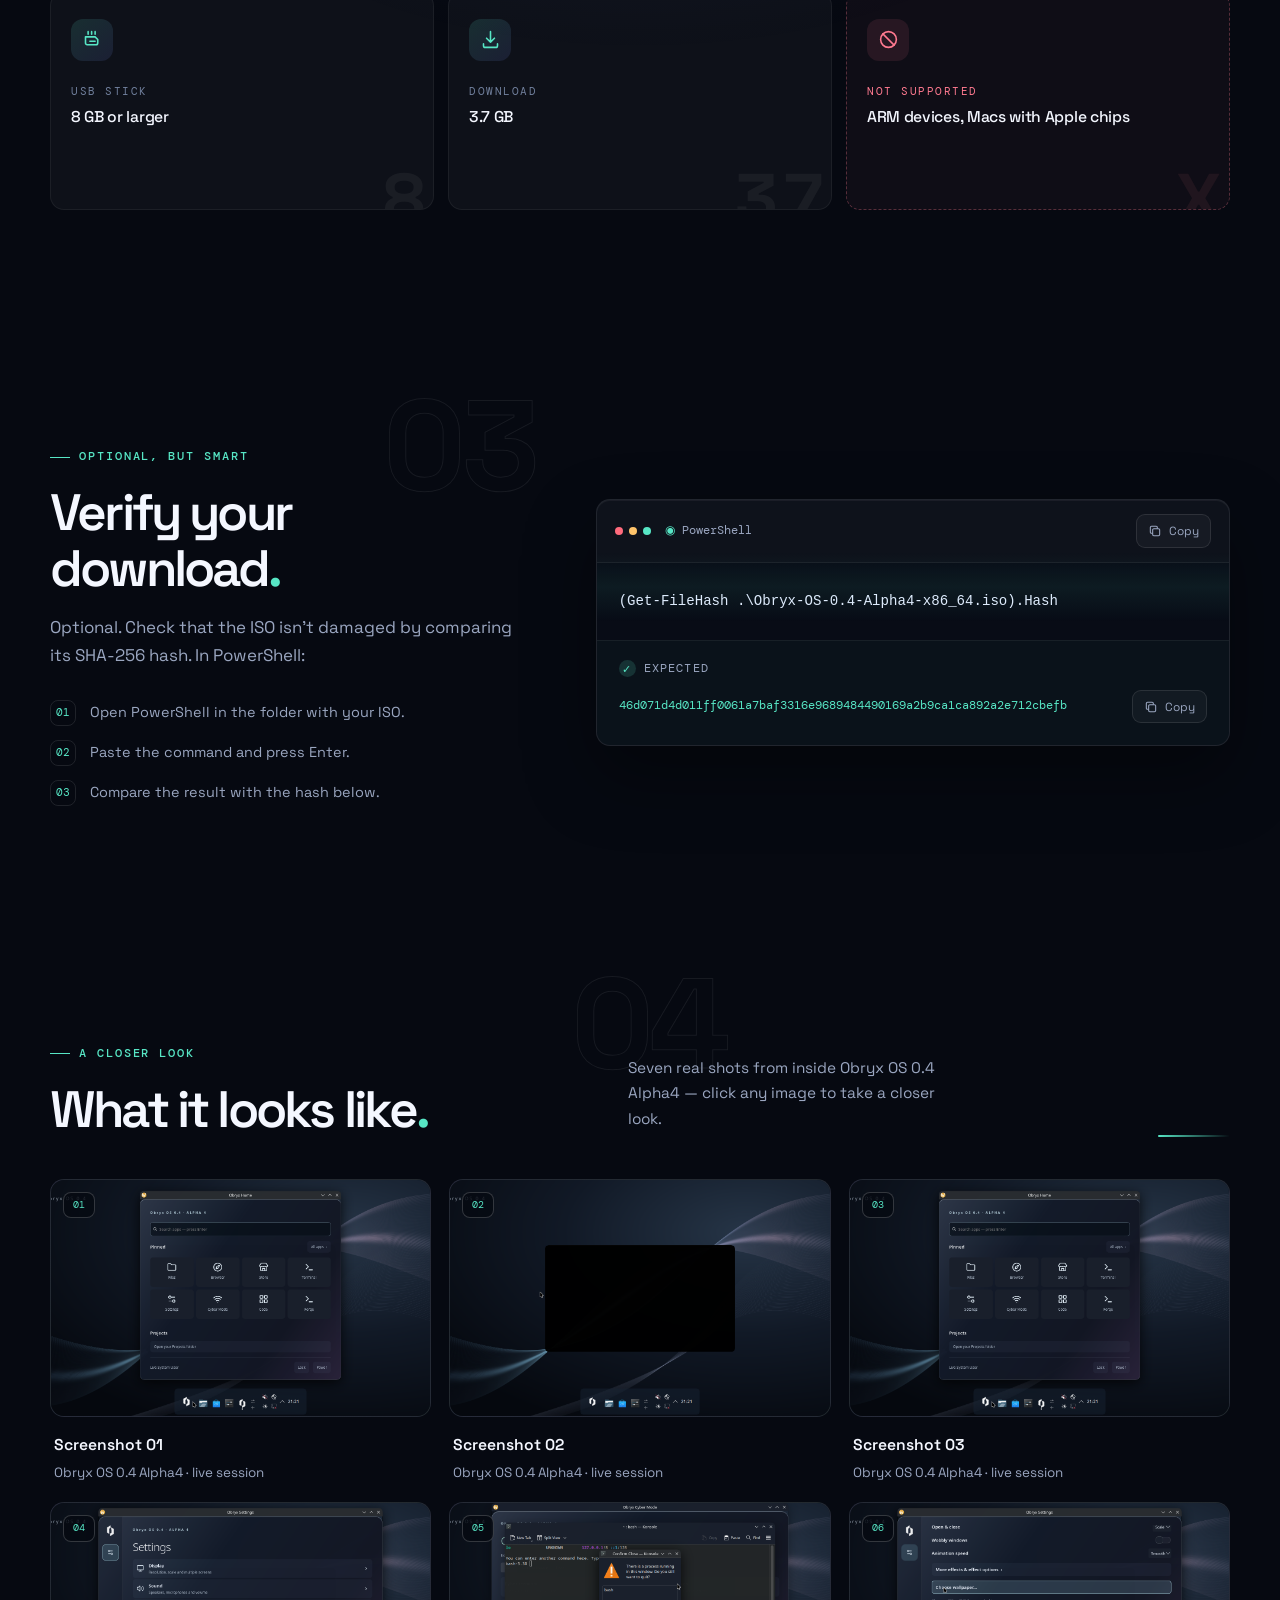
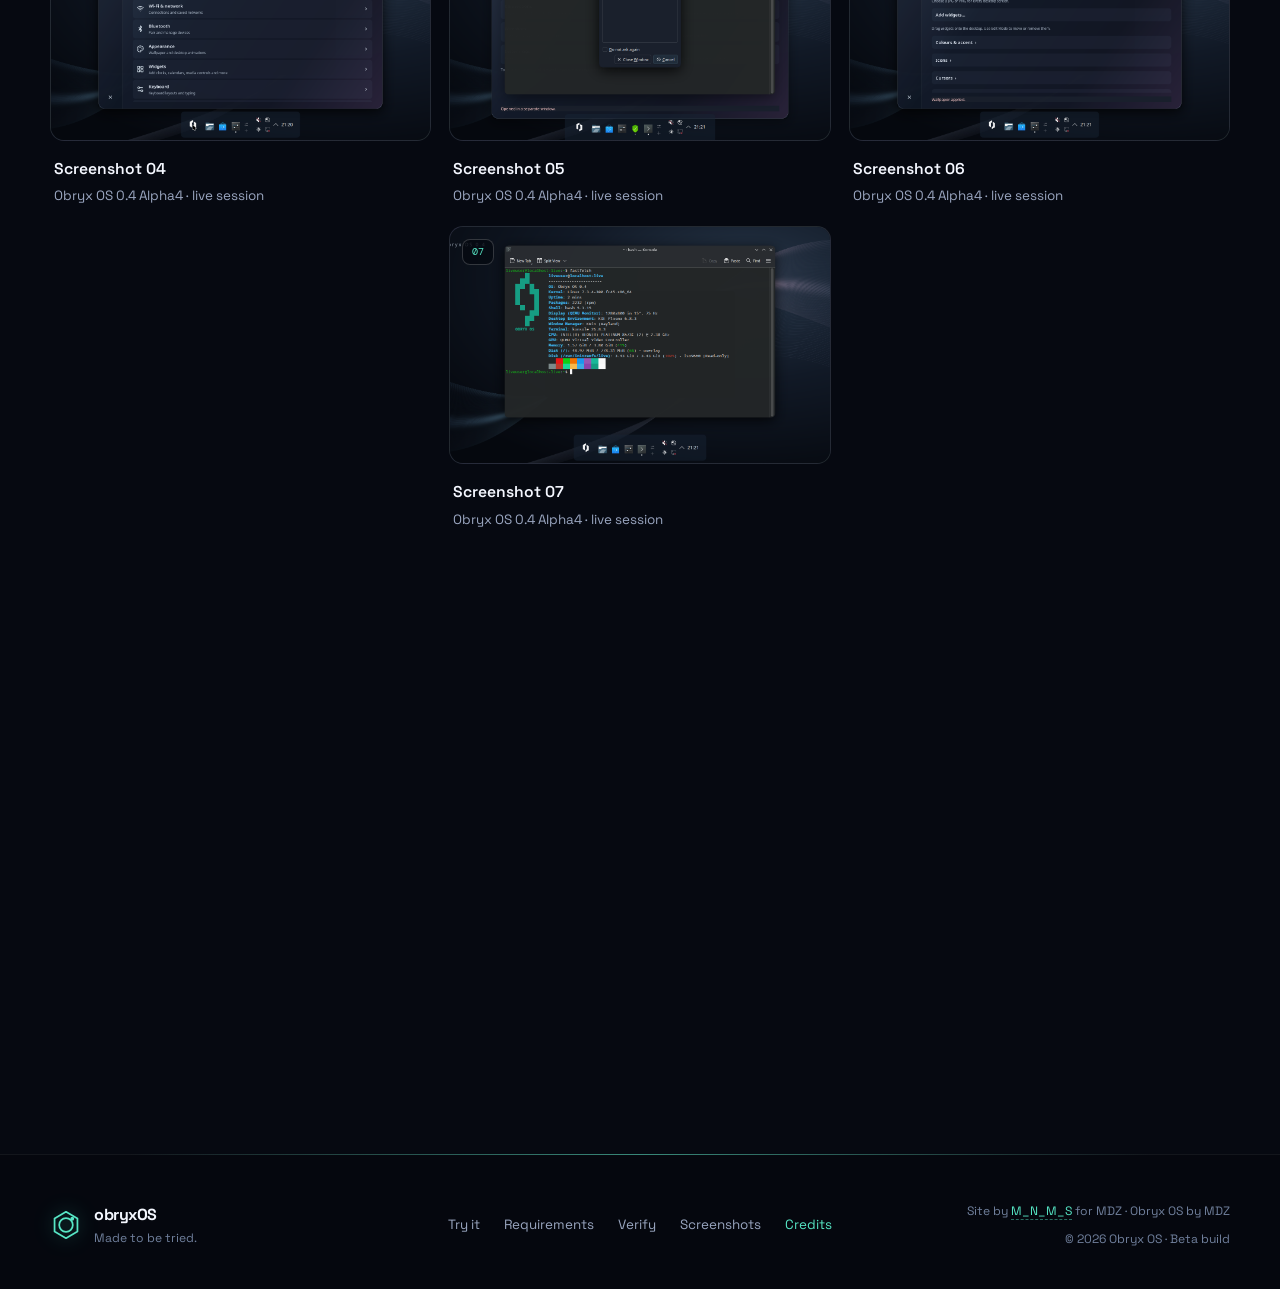
==== commit b0dbdc74: "Interactive-dock" ====
--- a/index.html
+++ b/index.html
@@ -11,9 +11,9 @@
   <link rel="preconnect" href="https://fonts.gstatic.com" crossorigin>
   <link href="https://fonts.googleapis.com/css2?family=DM+Mono:wght@400;500&family=Space+Grotesk:wght@400;500;600;700&display=swap" rel="stylesheet">
   <link rel="stylesheet" href="styles.css?v=3">
-  <link rel="stylesheet" href="enhance.css?v=10">
+  <link rel="stylesheet" href="enhance.css?v=11">
   <link rel="stylesheet" href="ultra.css?v=5">
-  <script src="script.js?v=16" defer></script>
+  <script src="script.js?v=17" defer></script>
 </head>
 <body>
   <!-- Desktop-only gate: shown automatically on phones and tablets. -->
@@ -157,13 +157,21 @@
             <div class="terminal-bottom"><span class="tb-dot"></span> Live mode active <span class="tb-sep">/</span> no changes to disk</div>
           </div>
 
-          <div class="dock" aria-hidden="true">
-            <span class="dock-icon dock-icon--teal">◈</span>
-            <span class="dock-icon">▤</span>
-            <span class="dock-icon">⌘</span>
-            <span class="dock-icon">◉</span>
+          <div class="dock" role="toolbar" aria-label="Live session dock">
+            <button class="dock-icon dock-icon--teal" type="button" data-dock="desktop" aria-label="Live desktop" aria-pressed="false">◈</button>
+            <button class="dock-icon" type="button" data-dock="files" aria-label="Your files" aria-pressed="false">▤</button>
+            <button class="dock-icon" type="button" data-dock="terminal" aria-label="Terminal" aria-pressed="false">⌘</button>
+            <button class="dock-icon" type="button" data-dock="updates" aria-label="Build updates" aria-pressed="false">◉</button>
             <span class="dock-divider"></span>
-            <span class="dock-icon">⏻</span>
+            <button class="dock-icon" type="button" data-dock="power" aria-label="Power" aria-pressed="false">⏻</button>
+          </div>
+
+          <div class="dock-panel" id="dockPanel" role="dialog" aria-label="Dock details" aria-hidden="true">
+            <button class="dock-panel__close" id="dockPanelClose" type="button" aria-label="Close panel">×</button>
+            <span class="dock-panel__kicker" id="dockPanelKicker"></span>
+            <strong class="dock-panel__title" id="dockPanelTitle"></strong>
+            <p class="dock-panel__text" id="dockPanelText"></p>
+            <ul class="dock-panel__lines" id="dockPanelLines"></ul>
           </div>
 
           <div class="float-badge float-badge--top">
--- a/enhance.css
+++ b/enhance.css
@@ -265,15 +265,71 @@
 .dock-icon {
   display: grid; place-items: center;
   width: 30px; height: 30px;
+  margin: 0; padding: 0;
+  border: 1px solid transparent;
   border-radius: 9px;
   background: rgba(255, 255, 255, .06);
   color: rgba(255, 255, 255, .62);
+  font-family: var(--font-mono);
   font-size: .88rem;
-  transition: transform .3s var(--ease), background .3s ease;
-}
-.dock:hover .dock-icon { transform: translateY(-4px); }
+  cursor: pointer;
+  transition: transform .3s var(--ease), background .3s ease, box-shadow .3s ease, color .3s ease;
+}
+/* Each icon lifts on its own — not the whole dock at once. */
+.dock-icon:hover,
+.dock-icon:focus-visible { transform: translateY(-8px); background: rgba(87, 230, 197, .14); color: #fff; }
+.dock-icon:focus-visible { outline: 2px solid var(--teal); outline-offset: 2px; }
+.dock-icon.is-active {
+  transform: translateY(-8px);
+  border-color: rgba(87, 230, 197, .55);
+  box-shadow: 0 10px 24px rgba(87, 230, 197, .22), 0 0 0 1px rgba(87, 230, 197, .18);
+}
 .dock-icon--teal { background: linear-gradient(140deg, var(--teal), var(--indigo)); color: #06121a; }
+.dock-icon--teal.is-active { color: #06121a; }
 .dock-divider { width: 1px; height: 22px; background: var(--border); }
+
+/* ── Interactive dock panel ─────────────────────────────────── */
+.dock-panel {
+  position: absolute;
+  left: 50%; bottom: 88px;
+  z-index: 9;
+  width: min(340px, 88%);
+  padding: 15px 17px 16px;
+  border: 1px solid rgba(87, 230, 197, .3);
+  border-radius: 15px;
+  background: rgba(9, 14, 26, .96);
+  backdrop-filter: blur(16px);
+  -webkit-backdrop-filter: blur(16px);
+  box-shadow: 0 24px 60px rgba(0, 0, 0, .6), 0 0 0 1px rgba(87, 230, 197, .05);
+  opacity: 0;
+  transform: translate(-50%, 10px);
+  pointer-events: none;
+  transition: opacity .25s ease, transform .35s var(--ease);
+}
+.dock-panel.is-open { opacity: 1; transform: translate(-50%, 0); pointer-events: auto; }
+.dock-panel__close {
+  position: absolute; top: 8px; right: 8px;
+  width: 24px; height: 24px;
+  margin: 0; padding: 0;
+  border: 1px solid var(--border);
+  border-radius: 7px;
+  background: rgba(255, 255, 255, .04);
+  color: var(--muted);
+  font-size: 1rem; line-height: 1; cursor: pointer;
+}
+.dock-panel__close:hover { color: #fff; border-color: var(--teal); background: rgba(87, 230, 197, .1); }
+.dock-panel__kicker {
+  display: block;
+  font-family: var(--font-mono);
+  font-size: .58rem; letter-spacing: .14em;
+  text-transform: uppercase;
+  color: var(--teal);
+}
+.dock-panel__title { display: block; margin: 4px 0 7px; font-size: 1rem; letter-spacing: -.03em; }
+.dock-panel__text { margin: 0; font-size: .78rem; line-height: 1.55; color: #b7c2d8; }
+.dock-panel__lines { list-style: none; margin: 13px 0 0; padding: 0; display: grid; gap: 7px; }
+.dock-panel__lines li { display: flex; justify-content: space-between; gap: 12px; font-family: var(--font-mono); font-size: .62rem; color: var(--muted); }
+.dock-panel__lines b { color: var(--teal); font-weight: 500; }
 .float-badge--top { top: -3%; right: 0; }
 .float-badge--bottom { bottom: 13%; left: -24px; }
 
@@ -586,7 +642,7 @@
   .dp-orb span { font-size: 2rem; }
   .dp-welcome strong { font-size: 1.2rem; }
   .dp-widgets { grid-template-columns: 1fr; gap: 5px; }
-  .dock { display: none; }
+  .dock, .dock-panel { display: none; }
   .float-badge--top { right: -6px; }
   .float-badge--bottom { left: -6px; bottom: 10%; }
   .ghost-number { font-size: 5rem; top: -34px; }
@@ -603,4 +659,5 @@
   .dp-orb, .dp-orb::before, .dp-orb::after, .dock,
   .dp-console p, .code-card::after, .cta-card::before,
   .modal-card, .modal-backdrop, .device-gate__card { animation: none !important; }
-}
+  .dock-icon, .dock-panel { transition: none !important; }
+}
